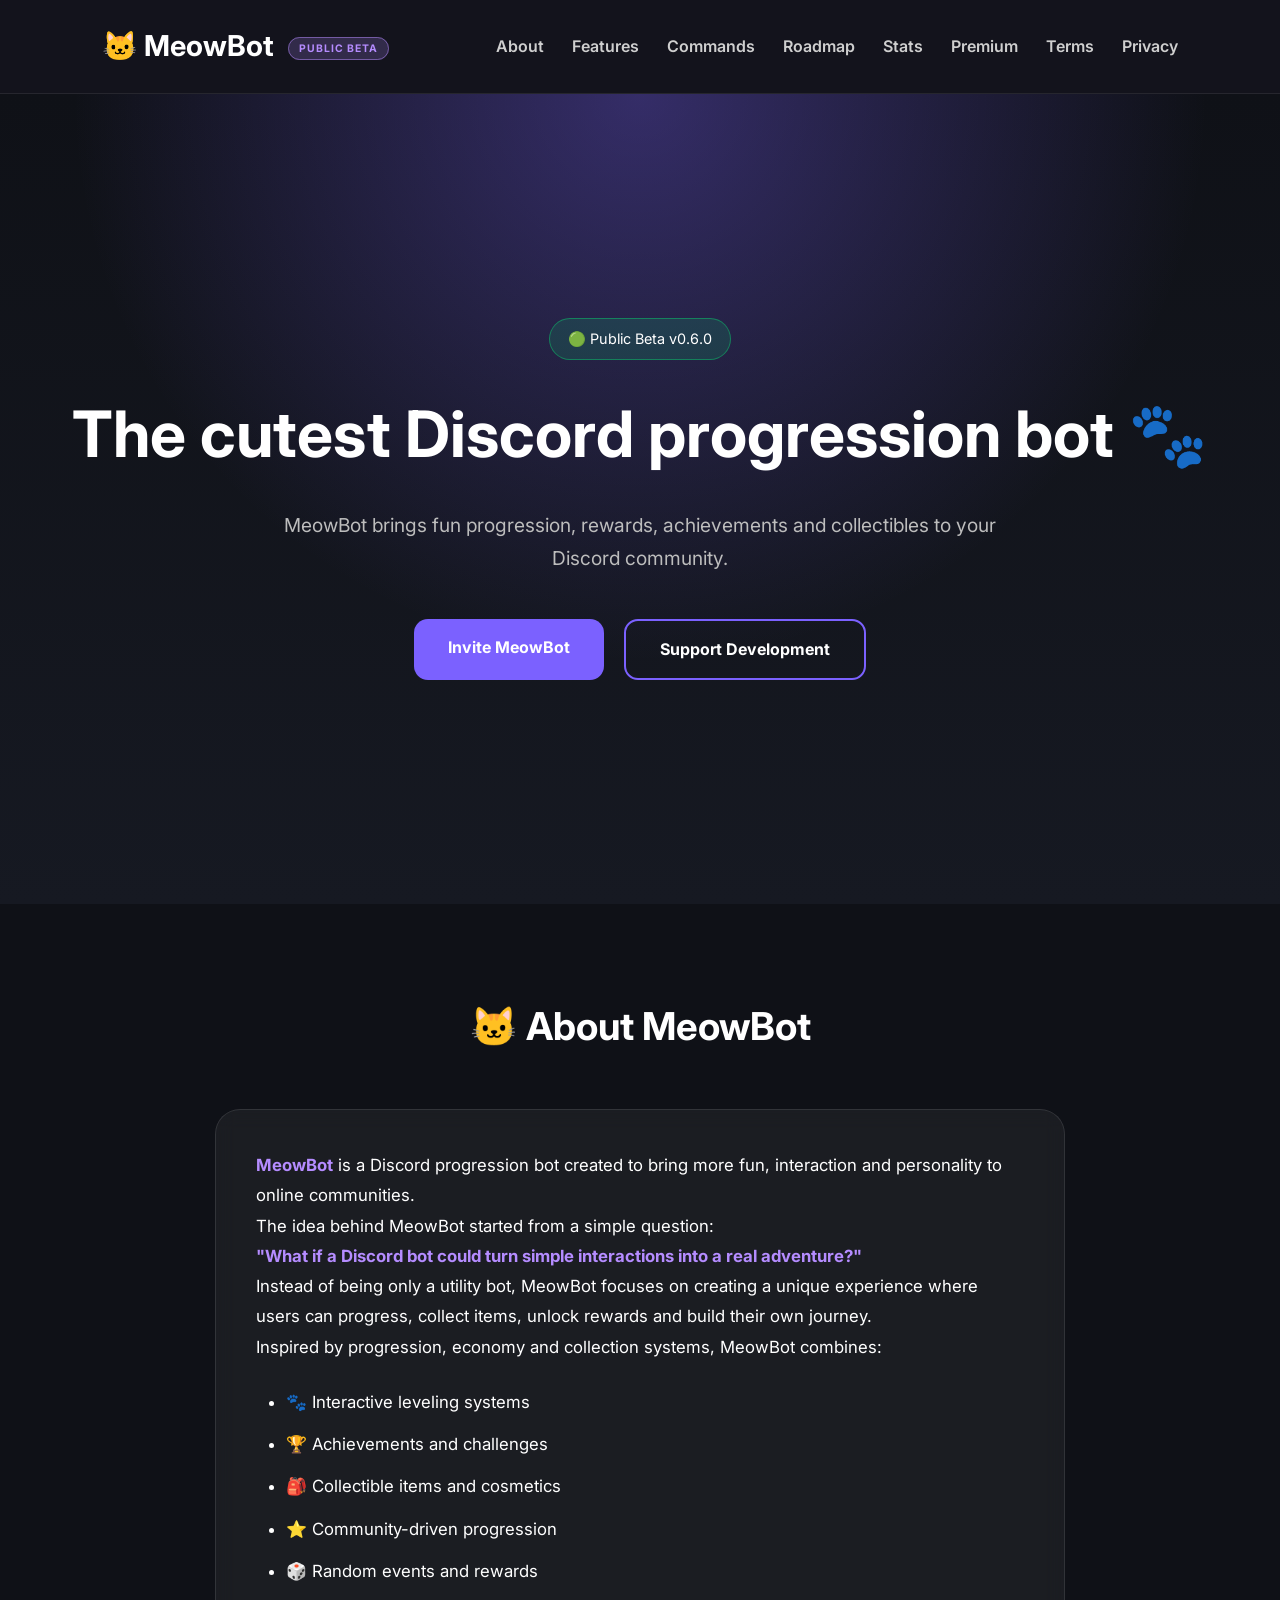
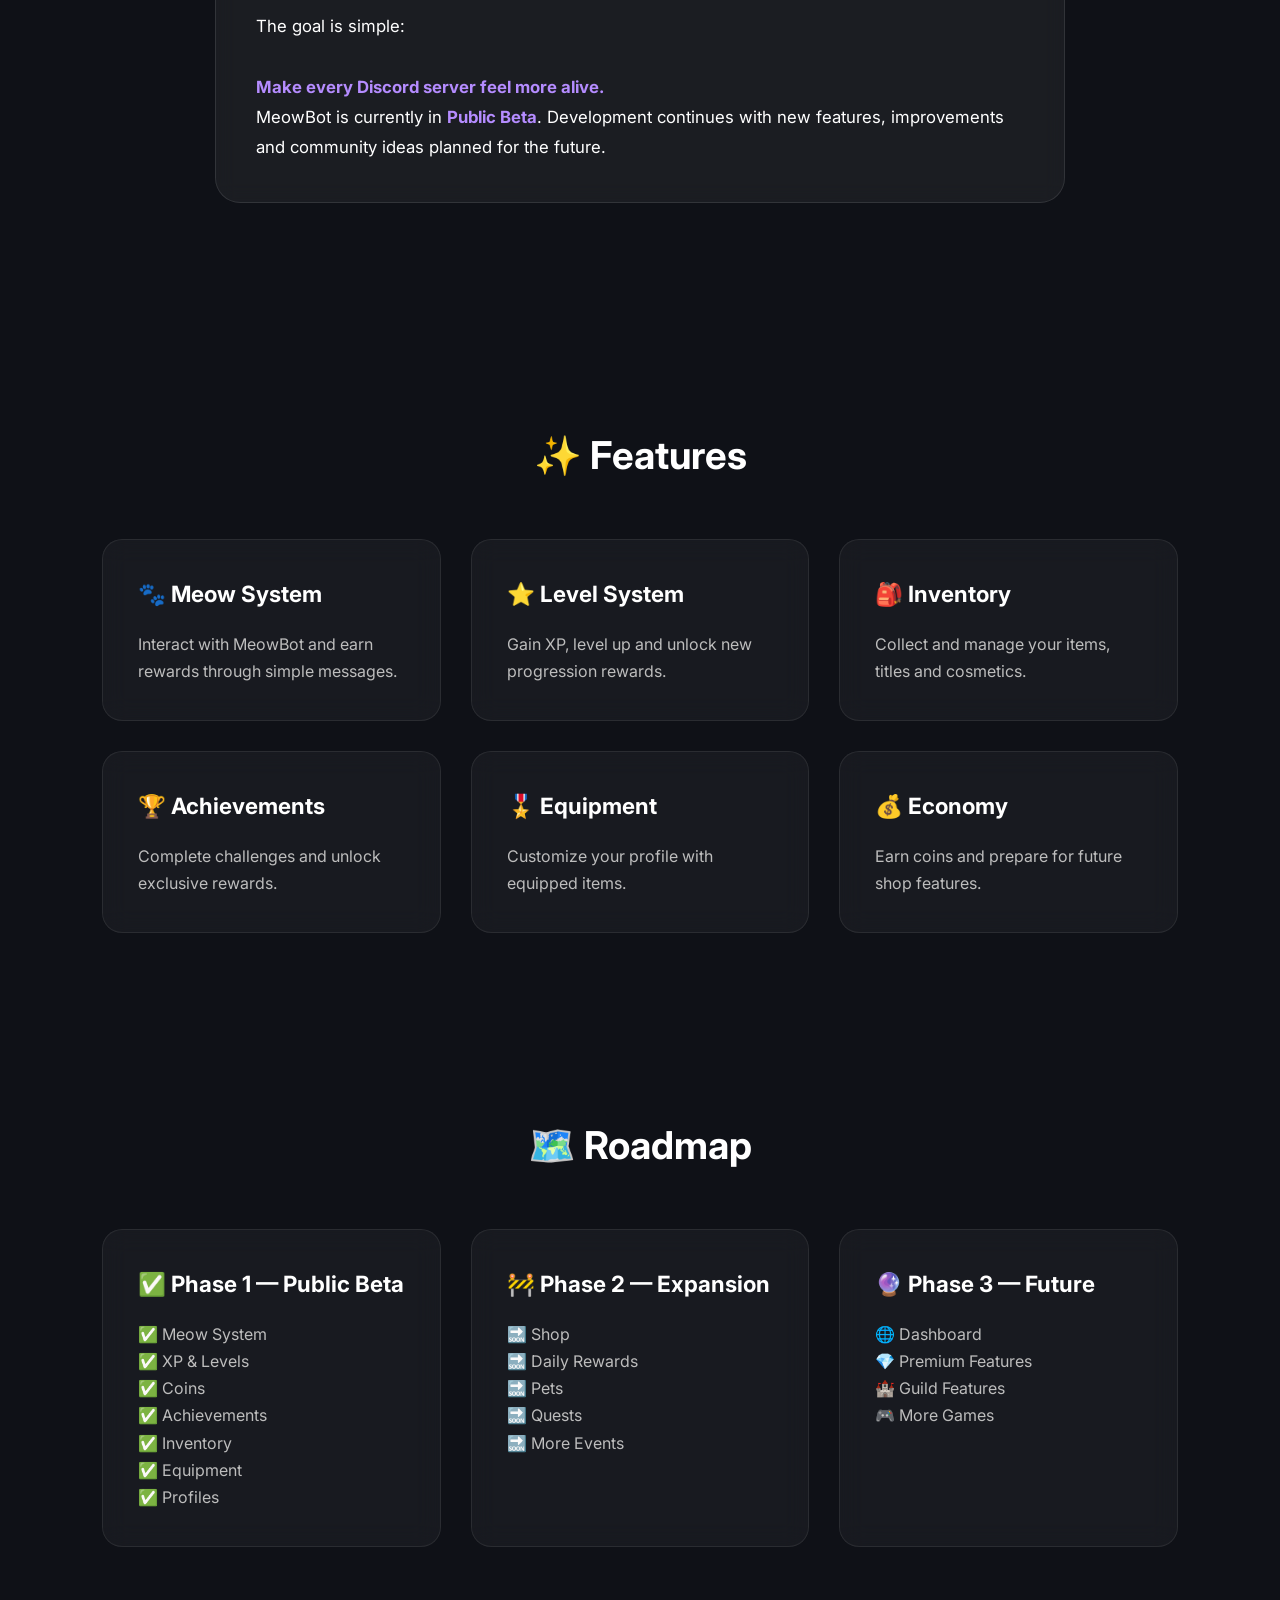
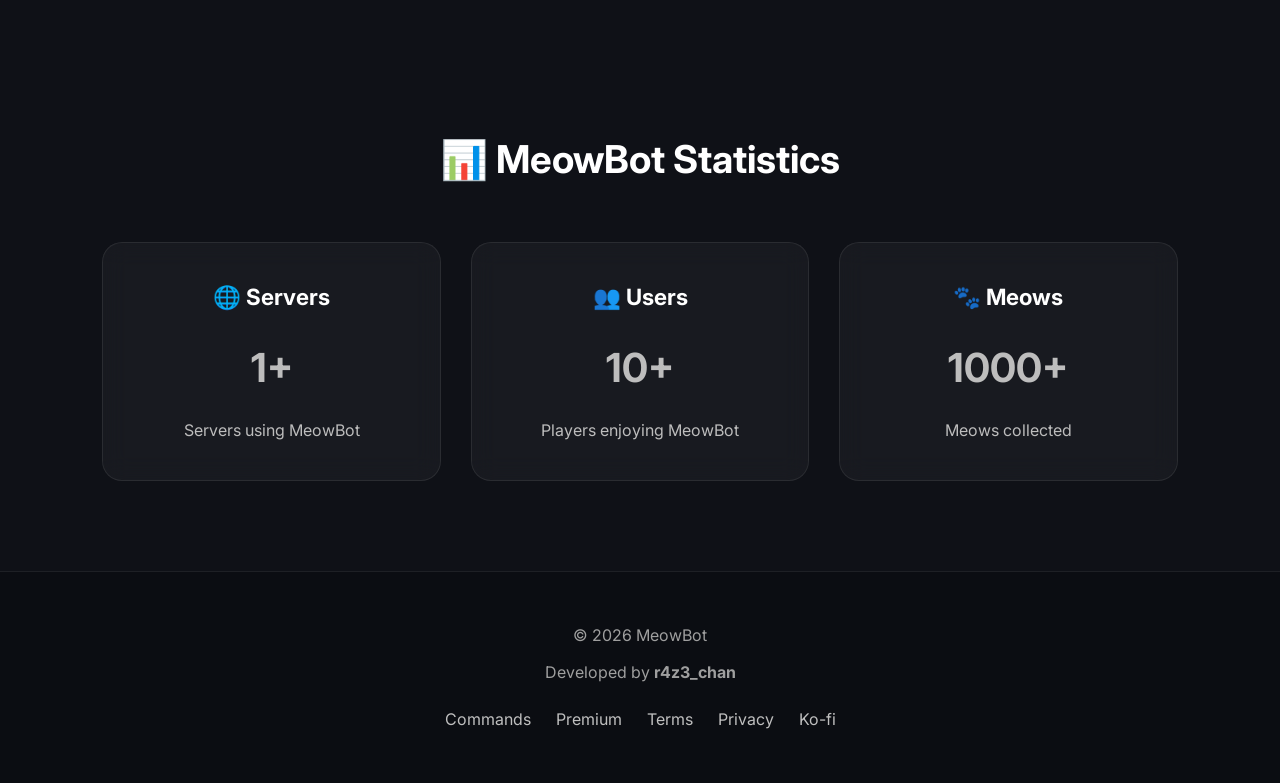
==== index.html @ 6e5461de "Update index.html" ====
<!DOCTYPE html>
<html lang="en">

<head>

    <meta charset="UTF-8">

    <meta name="viewport" content="width=device-width, initial-scale=1.0">

    <title>MeowBot | Discord Progression Bot</title>

    <link rel="stylesheet" href="style.css">

</head>


<body>


<header>


    <a href="index.html" class="logo">

        🐱 MeowBot

        <span class="beta-badge">
            PUBLIC BETA
        </span>

    </a>



    <nav>

        <a href="#about">
            About
        </a>

        <a href="#features">
            Features
        </a>

        <a href="commands.html">
            Commands
        </a>

        <a href="#roadmap">
            Roadmap
        </a>

        <a href="#stats">
            Stats
        </a>

        <a href="premium.html">
            Premium
        </a>

        <a href="terms.html">
            Terms
        </a>

        <a href="privacy.html">
            Privacy
        </a>

    </nav>


</header>









<section class="hero">


    <div class="hero-badge">

        🟢 Public Beta v0.6.0

    </div>



    <h1>

        The cutest Discord progression bot 🐾

    </h1>



    <p>

        MeowBot brings fun progression, rewards,
        achievements and collectibles to your Discord community.

    </p>



    <div class="buttons">


        <a
        class="primary"
        href="https://discord.com/oauth2/authorize?client_id=1523691754614689943&permissions=412317240384&integration_type=0&scope=bot+applications.commands"
        target="_blank">

            Invite MeowBot

        </a>



        <a
        class="secondary"
        href="https://ko-fi.com/r4z3chan"
        target="_blank">

            Support Development

        </a>


    </div>


</section>









<section id="about">


<h2>

🐱 About MeowBot

</h2>




<div class="about-content">



<p>

<strong>MeowBot</strong> is a Discord progression bot created
to bring more fun, interaction and personality to online communities.

</p>



<p>

The idea behind MeowBot started from a simple question:

</p>



<p>

<strong>
"What if a Discord bot could turn simple interactions into a real adventure?"
</strong>

</p>



<p>

Instead of being only a utility bot, MeowBot focuses on creating
a unique experience where users can progress, collect items,
unlock rewards and build their own journey.

</p>



<p>

Inspired by progression, economy and collection systems,
MeowBot combines:

</p>




<ul>

<li>
🐾 Interactive leveling systems
</li>


<li>
🏆 Achievements and challenges
</li>


<li>
🎒 Collectible items and cosmetics
</li>


<li>
⭐ Community-driven progression
</li>


<li>
🎲 Random events and rewards
</li>


</ul>




<p>

The goal is simple:

<br><br>


<strong>
Make every Discord server feel more alive.
</strong>

</p>




<p>

MeowBot is currently in <strong>Public Beta</strong>.
Development continues with new features,
improvements and community ideas planned for the future.

</p>




</div>


</section>









<section id="features">


<h2>

✨ Features

</h2>




<div class="cards">



<div class="card">


<h3>
🐾 Meow System
</h3>


<p>

Interact with MeowBot and earn rewards
through simple messages.

</p>


</div>







<div class="card">


<h3>
⭐ Level System
</h3>


<p>

Gain XP, level up and unlock
new progression rewards.

</p>


</div>







<div class="card">


<h3>
🎒 Inventory
</h3>


<p>

Collect and manage your items,
titles and cosmetics.

</p>


</div>







<div class="card">


<h3>
🏆 Achievements
</h3>


<p>

Complete challenges and unlock
exclusive rewards.

</p>


</div>







<div class="card">


<h3>
🎖️ Equipment
</h3>


<p>

Customize your profile with
equipped items.

</p>


</div>







<div class="card">


<h3>
💰 Economy
</h3>


<p>

Earn coins and prepare for
future shop features.

</p>


</div>



</div>


</section>









<section id="roadmap">


<h2>

🗺️ Roadmap

</h2>




<div class="cards">



<div class="card">


<h3>
✅ Phase 1 — Public Beta
</h3>


<p>

✅ Meow System

<br>

✅ XP & Levels

<br>

✅ Coins

<br>

✅ Achievements

<br>

✅ Inventory

<br>

✅ Equipment

<br>

✅ Profiles

</p>


</div>







<div class="card">


<h3>
🚧 Phase 2 — Expansion
</h3>


<p>

🔜 Shop

<br>

🔜 Daily Rewards

<br>

🔜 Pets

<br>

🔜 Quests

<br>

🔜 More Events

</p>


</div>







<div class="card">


<h3>
🔮 Phase 3 — Future
</h3>


<p>

🌐 Dashboard

<br>

💎 Premium Features

<br>

🏰 Guild Features

<br>

🎮 More Games

</p>


</div>



</div>


</section>









<section id="stats">


<h2>

📊 MeowBot Statistics

</h2>




<div class="cards">



<div class="card stat-card">


<h3>
🌐 Servers
</h3>


<p class="stat-number">
1+
</p>


<p>
Servers using MeowBot
</p>


</div>







<div class="card stat-card">


<h3>
👥 Users
</h3>


<p class="stat-number">
10+
</p>


<p>
Players enjoying MeowBot
</p>


</div>







<div class="card stat-card">


<h3>
🐾 Meows
</h3>


<p class="stat-number">
1000+
</p>


<p>
Meows collected
</p>


</div>



</div>


</section>









<footer>


<p>
© 2026 MeowBot
</p>



<p>
Developed by <strong>r4z3_chan</strong>
</p>




<div class="footer-links">


<a href="commands.html">
Commands
</a>


<a href="premium.html">
Premium
</a>


<a href="terms.html">
Terms
</a>


<a href="privacy.html">
Privacy
</a>


<a href="https://ko-fi.com/r4z3chan" target="_blank">
Ko-fi
</a>


</div>


</footer>




</body>

</html>
---- style.css ----
/*
==========================================
MeowBot Website
Developer: r4z3_chan
==========================================
*/

@import url('https://fonts.googleapis.com/css2?family=Inter:wght@400;500;600;700&display=swap');

* {

    margin: 0;

    padding: 0;

    box-sizing: border-box;

}

html {

    scroll-behavior: smooth;

}

body {

    font-family: "Inter", sans-serif;

    background: #0f1117;

    color: #ffffff;

    line-height: 1.7;

}
:root {

    --background: #0f1117;

    --surface: #171b24;

    --primary: #7b61ff;

    --primary-hover: #927cff;

    --text: #ffffff;

    --text-secondary: #bdbdbd;

    --border: rgba(255,255,255,.08);

}
/* ===========================
   HEADER
=========================== */

header {

    width: 100%;

    padding: 22px 8%;

    display: flex;

    justify-content: space-between;

    align-items: center;

    background: rgba(20,20,30,.92);

    backdrop-filter: blur(12px);

    border-bottom: 1px solid rgba(255,255,255,.08);

    position: sticky;

    top: 0;

    z-index: 1000;

}

.logo {

    font-size: 1.8rem;

    font-weight: 700;

    color: #ffffff;

}

nav {

    display: flex;

    gap: 28px;

}

nav a {

    color: #cfcfcf;

    text-decoration: none;

    font-weight: 600;

    transition: .25s;

}

nav a:hover {

    color: #7b61ff;

}

/* ===========================
   HERO
=========================== */

.hero {

    min-height: 90vh;

    display: flex;

    flex-direction: column;

    justify-content: center;

    align-items: center;

    text-align: center;

    padding: 80px 20px;

    background:

        radial-gradient(circle at top,
        rgba(123,97,255,.35),
        transparent 55%),

        linear-gradient(#0f1117,#161922);

}

.hero h1 {

    font-size: 4rem;

    margin-bottom: 20px;

    font-weight: 700;

}

.hero p {

    max-width: 720px;

    color: #bdbdbd;

    font-size: 1.2rem;

    margin-bottom: 45px;

}

/* ===========================
   BUTTONS
=========================== */

.buttons {

    display: flex;

    gap: 20px;

    flex-wrap: wrap;

    justify-content: center;

}

.buttons a {

    text-decoration: none;

    padding: 15px 34px;

    border-radius: 14px;

    font-weight: 700;

    transition: .25s;

}

.primary {

    background: #7b61ff;

    color: white;

}

.primary:hover {

    background: #927cff;

    transform: translateY(-3px);

}

.secondary {

    border: 2px solid #7b61ff;

    color: #ffffff;

}

.secondary:hover {

    background: #7b61ff;

    transform: translateY(-3px);

}

/* ===========================
   SECTIONS
=========================== */

section {

    padding: 90px 8%;

}

section h2 {

    text-align: center;

    font-size: 2.4rem;

    margin-bottom: 50px;

}
/* ===========================
   FEATURE CARDS
=========================== */

.cards {

    display: grid;

    grid-template-columns: repeat(auto-fit, minmax(280px, 1fr));

    gap: 30px;

}

.card {

    background: rgba(255,255,255,.04);

    border: 1px solid rgba(255,255,255,.08);

    backdrop-filter: blur(12px);

    border-radius: 20px;

    padding: 35px;

    transition: .3s ease;

}

.card:hover {

    transform: translateY(-10px);

    border-color: #7b61ff;

    box-shadow: 0 15px 35px rgba(123,97,255,.25);

}

.card h3 {

    margin-bottom: 18px;

    font-size: 1.4rem;

}

.card p {

    color: #bdbdbd;

}

/* ===========================
   STATUS
=========================== */

.status {

    text-align: center;

}

.status p {

    color: #c9c9c9;

    font-size: 1.1rem;

    margin-top: 12px;

}

/* ===========================
   FOOTER
=========================== */

footer {

    background: #0b0d12;

    border-top: 1px solid rgba(255,255,255,.08);

    padding: 50px 20px;

    text-align: center;

}

footer p {

    color: #9f9f9f;

    margin-bottom: 10px;

}

.footer-links {

    margin-top: 20px;

    display: flex;

    justify-content: center;

    gap: 25px;

    flex-wrap: wrap;

}

.footer-links a {

    color: #bfbfbf;

    text-decoration: none;

    transition: .25s;

}

.footer-links a:hover {

    color: #7b61ff;

}

/* ===========================
   SCROLLBAR
=========================== */

::-webkit-scrollbar {

    width: 10px;

}

::-webkit-scrollbar-track {

    background: #11131a;

}

::-webkit-scrollbar-thumb {

    background: #7b61ff;

    border-radius: 20px;

}

::-webkit-scrollbar-thumb:hover {

    background: #927cff;

}

/* ===========================
   ANIMATIONS
=========================== */

.hero h1 {

    animation: fadeUp .8s ease;

}

.hero p {

    animation: fadeUp 1.1s ease;

}

.buttons {

    animation: fadeUp 1.4s ease;

}

@keyframes fadeUp {

    from {

        opacity: 0;

        transform: translateY(30px);

    }

    to {

        opacity: 1;

        transform: translateY(0);

    }

}

/* ===========================
   RESPONSIVE
=========================== */

@media (max-width: 900px) {

    header {

        flex-direction: column;

        gap: 20px;

    }

    nav {

        flex-wrap: wrap;

        justify-content: center;

    }

    .hero h1 {

        font-size: 3rem;

    }

}

@media (max-width: 650px) {

    .hero {

        min-height: auto;

        padding-top: 120px;

        padding-bottom: 80px;

    }

    .hero h1 {

        font-size: 2.3rem;

    }

    .hero p {

        font-size: 1rem;

    }

    .buttons {

        flex-direction: column;

        width: 100%;

    }

    .buttons a {

        width: 100%;

        text-align: center;

    }

    section {

        padding: 70px 7%;

    }

}
/* ===========================
   STATISTICS
=========================== */


#stats {

    text-align: center;

}


.stat-card {

    text-align: center;

}


.stat-number {

    font-size: 2.5rem;

    font-weight: bold;

    color: #7b61ff;

    margin: 15px 0;

}

/* ==========================
   PREMIUM PAGE
========================== */


.premium-page {

    min-height: 70vh;

    display: flex;

    flex-direction: column;

    align-items: center;

    justify-content: center;

    text-align: center;

}



.premium-card {

    max-width: 600px;

    padding: 40px;

    margin-top: 30px;

    border-radius: 20px;

    background: rgba(255,255,255,0.05);

}



.premium-card h2 {

    font-size: 2rem;

}



.premium-features {

    margin-top: 30px;

}



.coming {

    margin-top: 30px;

    font-weight: bold;

}
/* ==========================
   COMMANDS PAGE
========================== */


.commands-page {

    text-align: center;

    padding: 80px 20px;

}



.command-card {

    min-height: 350px;

}



.command-card strong {

    color: #7b61ff;

}



.cta {

    text-align: center;

    padding: 60px 20px;

}
/* ==========================
   LEGAL PAGES
========================== */


.legal-page {

    max-width: 1100px;

    margin: auto;

    padding: 80px 20px;

    text-align: center;

}



.legal-page h1 {

    font-size: 3rem;

    margin-bottom: 15px;

}



.updated {

    opacity: 0.7;

    margin-bottom: 40px;

}






.legal-card {

    background: rgba(255, 255, 255, 0.05);

    border: 1px solid rgba(255, 255, 255, 0.1);

    border-radius: 20px;

    padding: 45px;

    text-align: left;

    line-height: 1.8;

    backdrop-filter: blur(10px);

}





.legal-card h2 {

    margin-top: 35px;

    margin-bottom: 15px;

    font-size: 1.5rem;

}



.legal-card p {

    opacity: 0.9;

}





.legal-card ul {

    margin-left: 25px;

    margin-top: 15px;

}





.legal-card li {

    margin-bottom: 10px;

}






.legal-card strong {

    color: #9b7bff;

}






/* Mobile */

@media screen and (max-width: 700px) {


    .legal-page {

        padding: 50px 15px;

    }



    .legal-page h1 {

        font-size: 2rem;

    }



    .legal-card {

        padding: 25px;

    }


}
/* Clickable logo */

.logo {

    text-decoration: none;

    color: inherit;

    font-weight: bold;

    cursor: pointer;

}
/* ==========================
   NAVBAR HOVER EFFECT
========================== */


header nav a {

    position: relative;

    text-decoration: none;

    transition: 
        transform 0.25s ease,
        color 0.25s ease,
        text-shadow 0.25s ease;

}





header nav a:hover {


    transform: translateY(-4px) scale(1.08);


    color: #b58cff;


    text-shadow:

        0 0 8px rgba(181, 140, 255, 0.8),

        0 0 18px rgba(181, 140, 255, 0.6),

        0 0 30px rgba(181, 140, 255, 0.4);


}







/* Small underline animation */


header nav a::after {


    content: "";


    position: absolute;


    left: 50%;


    bottom: -8px;


    width: 0;


    height: 3px;


    background: #b58cff;


    border-radius: 10px;


    transform: translateX(-50%);


    transition: width 0.25s ease;


}





header nav a:hover::after {


    width: 100%;


}
/* ==========================
   BETA BADGES
========================== */


.beta-badge {


    font-size: 0.65rem;

    margin-left: 8px;

    padding: 4px 10px;

    border-radius: 20px;

    background: rgba(181, 140, 255, 0.2);

    border: 1px solid rgba(181, 140, 255, 0.5);

    color: #b58cff;

    vertical-align: middle;

    letter-spacing: 1px;

}





.hero-badge {


    display: inline-block;

    margin-bottom: 20px;

    padding: 8px 18px;

    border-radius: 30px;

    background: rgba(0, 255, 120, 0.12);

    border: 1px solid rgba(0, 255, 120, 0.35);

    font-size: 0.9rem;

    animation: pulse-beta 2s infinite;

}





@keyframes pulse-beta {


    0% {

        box-shadow: 0 0 0 rgba(0,255,120,0);

    }


    50% {

        box-shadow: 0 0 20px rgba(0,255,120,0.4);

    }


    100% {

        box-shadow: 0 0 0 rgba(0,255,120,0);

    }


}
/* ==========================
   PREMIUM CARD HOVER EFFECT
========================== */


.card {

    transition:
        transform 0.35s ease,
        box-shadow 0.35s ease,
        border-color 0.35s ease;

    cursor: pointer;

}





.card:hover {


    transform:
        translateY(-12px)
        scale(1.03);



    box-shadow:

        0 15px 40px rgba(181, 140, 255, 0.35),

        0 0 25px rgba(181, 140, 255, 0.25);



    border-color: rgba(181, 140, 255, 0.8);


}







.card h3 {


    transition:

        color 0.3s ease,

        text-shadow 0.3s ease;


}





.card:hover h3 {


    color: #b58cff;


    text-shadow:

        0 0 10px rgba(181, 140, 255, 0.8),

        0 0 20px rgba(181, 140, 255, 0.5);


}







/* Stats numbers glow */


.stat-number {


    transition:

        transform 0.3s ease,

        text-shadow 0.3s ease;


}





.stat-card:hover .stat-number {


    transform: scale(1.15);


    text-shadow:

        0 0 15px rgba(181, 140, 255, 0.9);


}
/* ==========================
   ABOUT SECTION
========================== */


.about-content {


    max-width: 850px;


    margin: 40px auto;


    padding: 40px;


    background: rgba(255,255,255,0.05);


    border-radius: 25px;


    border: 1px solid rgba(255,255,255,0.1);


    line-height: 1.8;


    font-size: 1.05rem;


    backdrop-filter: blur(10px);



}





.about-content strong {


    color: #b58cff;


}





.about-content ul {


    margin: 25px 0;


    padding-left: 30px;


}





.about-content li {


    margin: 12px 0;


    transition: transform 0.25s ease;


}





.about-content li:hover {


    transform: translateX(8px);


}
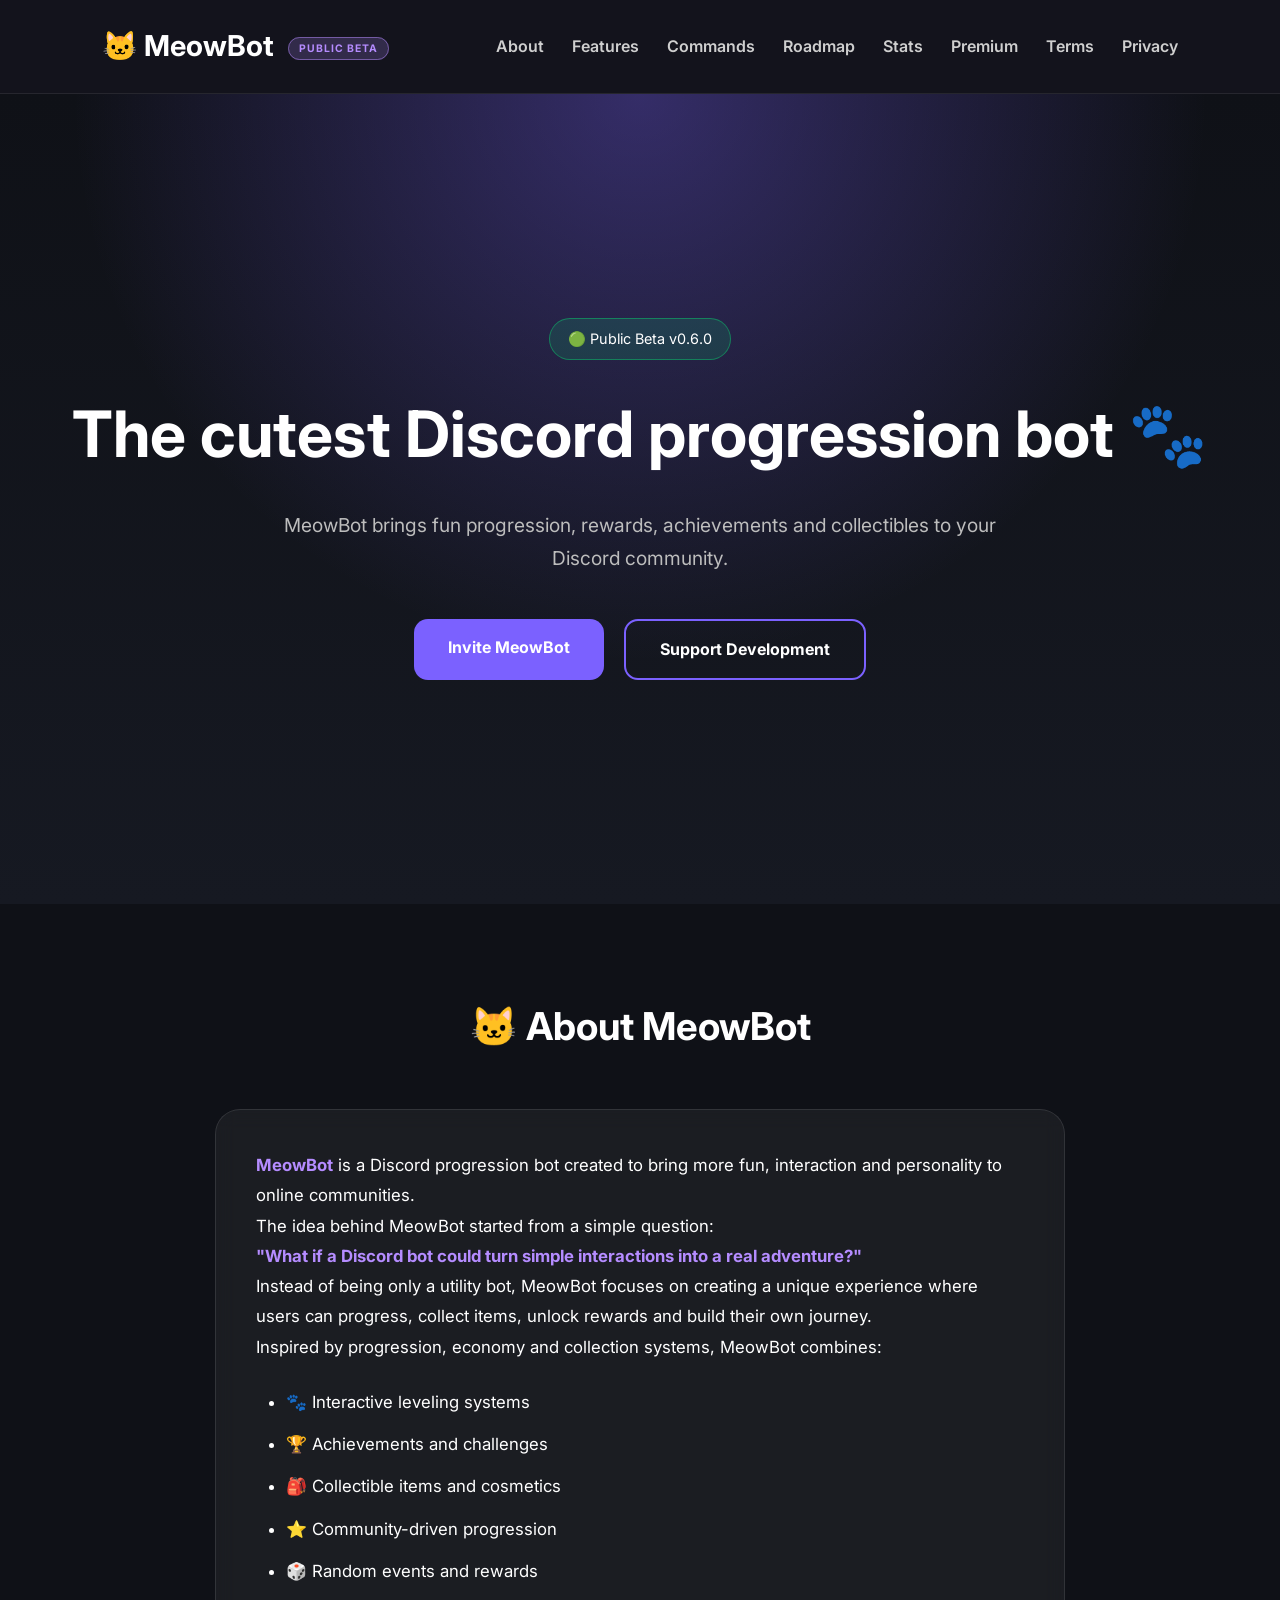
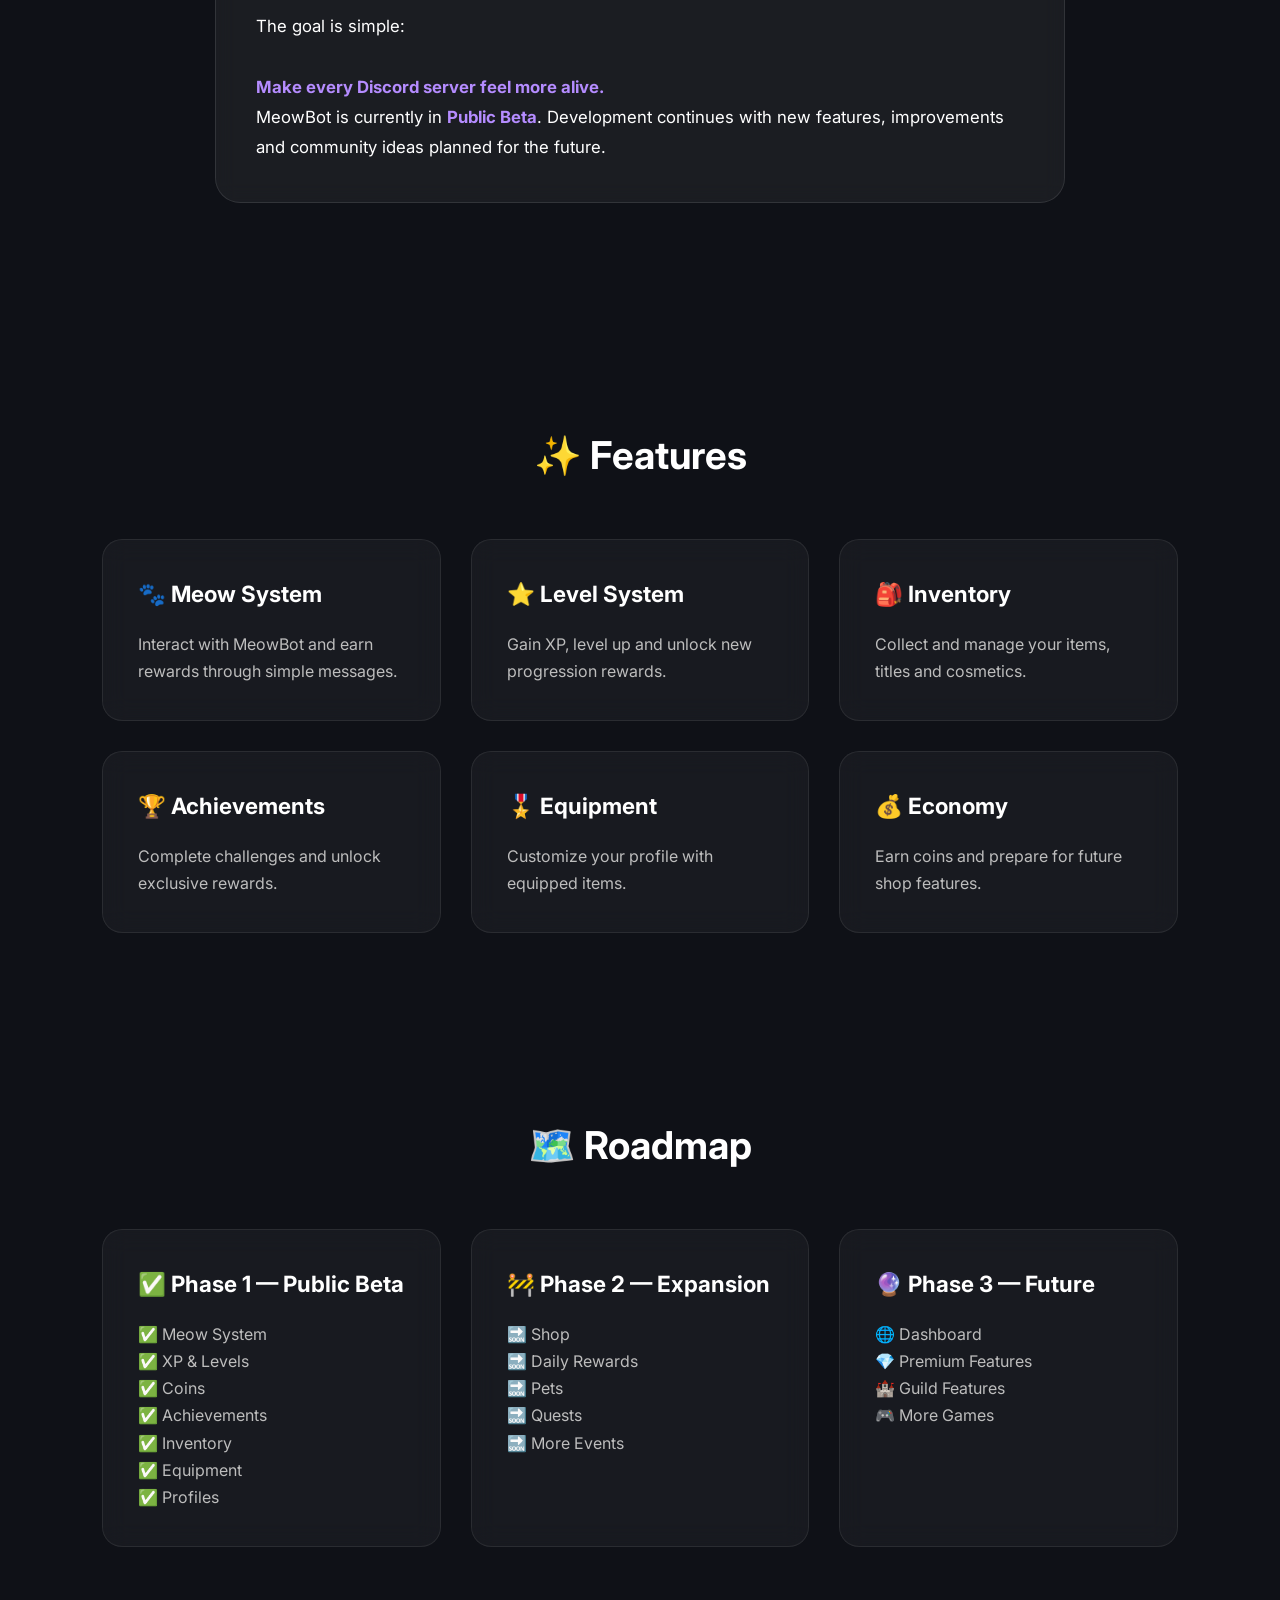
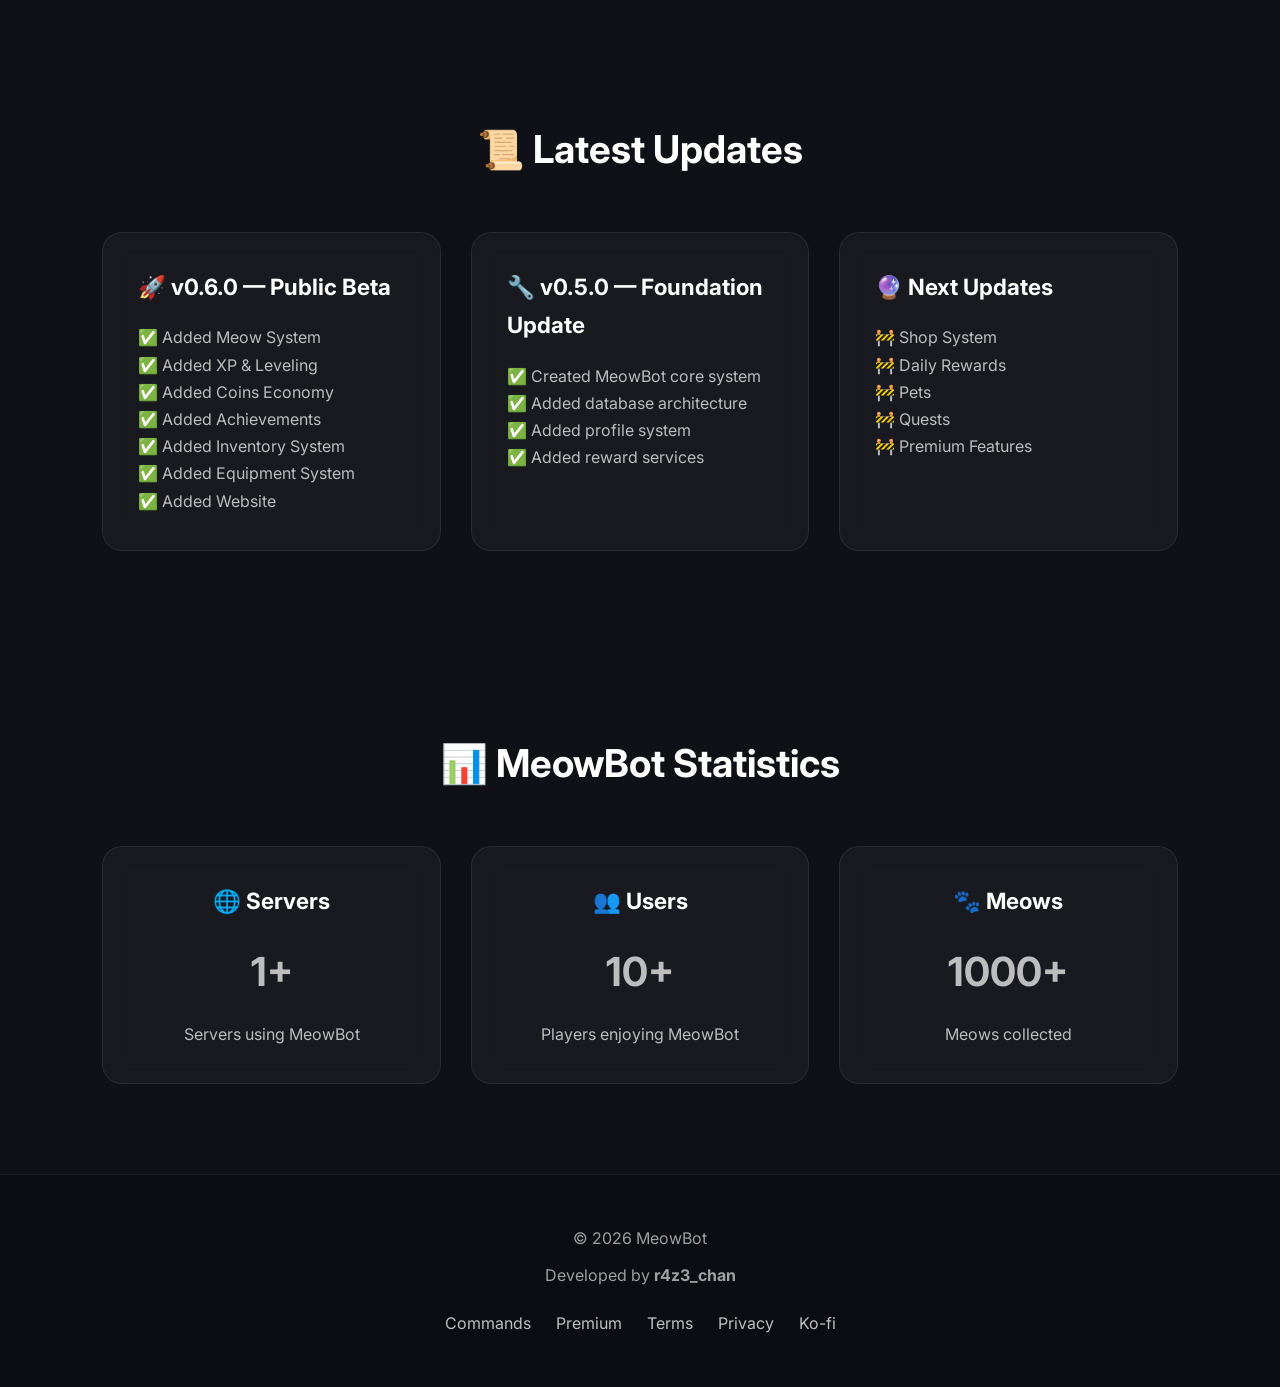
==== commit 3d41cf9b: "Update index.html" ====
--- a/index.html
+++ b/index.html
@@ -594,8 +594,163 @@
 
 
 
+<section id="changelog">
+
+
+<h2>
+
+📜 Latest Updates
+
+</h2>
+
+
+
+<div class="cards">
+
+
+
+
+
+<div class="card">
+
+
+<h3>
+
+🚀 v0.6.0 — Public Beta
+
+</h3>
+
+
+<p>
+
+✅ Added Meow System
+
+<br>
+
+✅ Added XP & Leveling
+
+<br>
+
+✅ Added Coins Economy
+
+<br>
+
+✅ Added Achievements
+
+<br>
+
+✅ Added Inventory System
+
+<br>
+
+✅ Added Equipment System
+
+<br>
+
+✅ Added Website
+
+</p>
+
+
+</div>
+
+
+
+
+
+
+
+
+<div class="card">
+
+
+<h3>
+
+🔧 v0.5.0 — Foundation Update
+
+</h3>
+
+
+<p>
+
+✅ Created MeowBot core system
+
+<br>
+
+✅ Added database architecture
+
+<br>
+
+✅ Added profile system
+
+<br>
+
+✅ Added reward services
+
+</p>
+
+
+</div>
+
+
+
+
+
+
+
+
+<div class="card">
+
+
+<h3>
+
+🔮 Next Updates
+
+</h3>
+
+
+<p>
+
+🚧 Shop System
+
+<br>
+
+🚧 Daily Rewards
+
+<br>
+
+🚧 Pets
+
+<br>
+
+🚧 Quests
+
+<br>
+
+🚧 Premium Features
+
+</p>
+
+
+</div>
+
+
+
+
+</div>
+
+
+</section>
+
+
+
+
+
+
+
+
+
 <section id="stats">
-
 
 <h2>
 
--- a/style.css
+++ b/style.css
@@ -1206,3 +1206,13 @@
 
 
 }
+/* ==========================
+   CHANGELOG SECTION
+========================== */
+
+
+#changelog {
+
+    padding-top: 80px;
+
+}
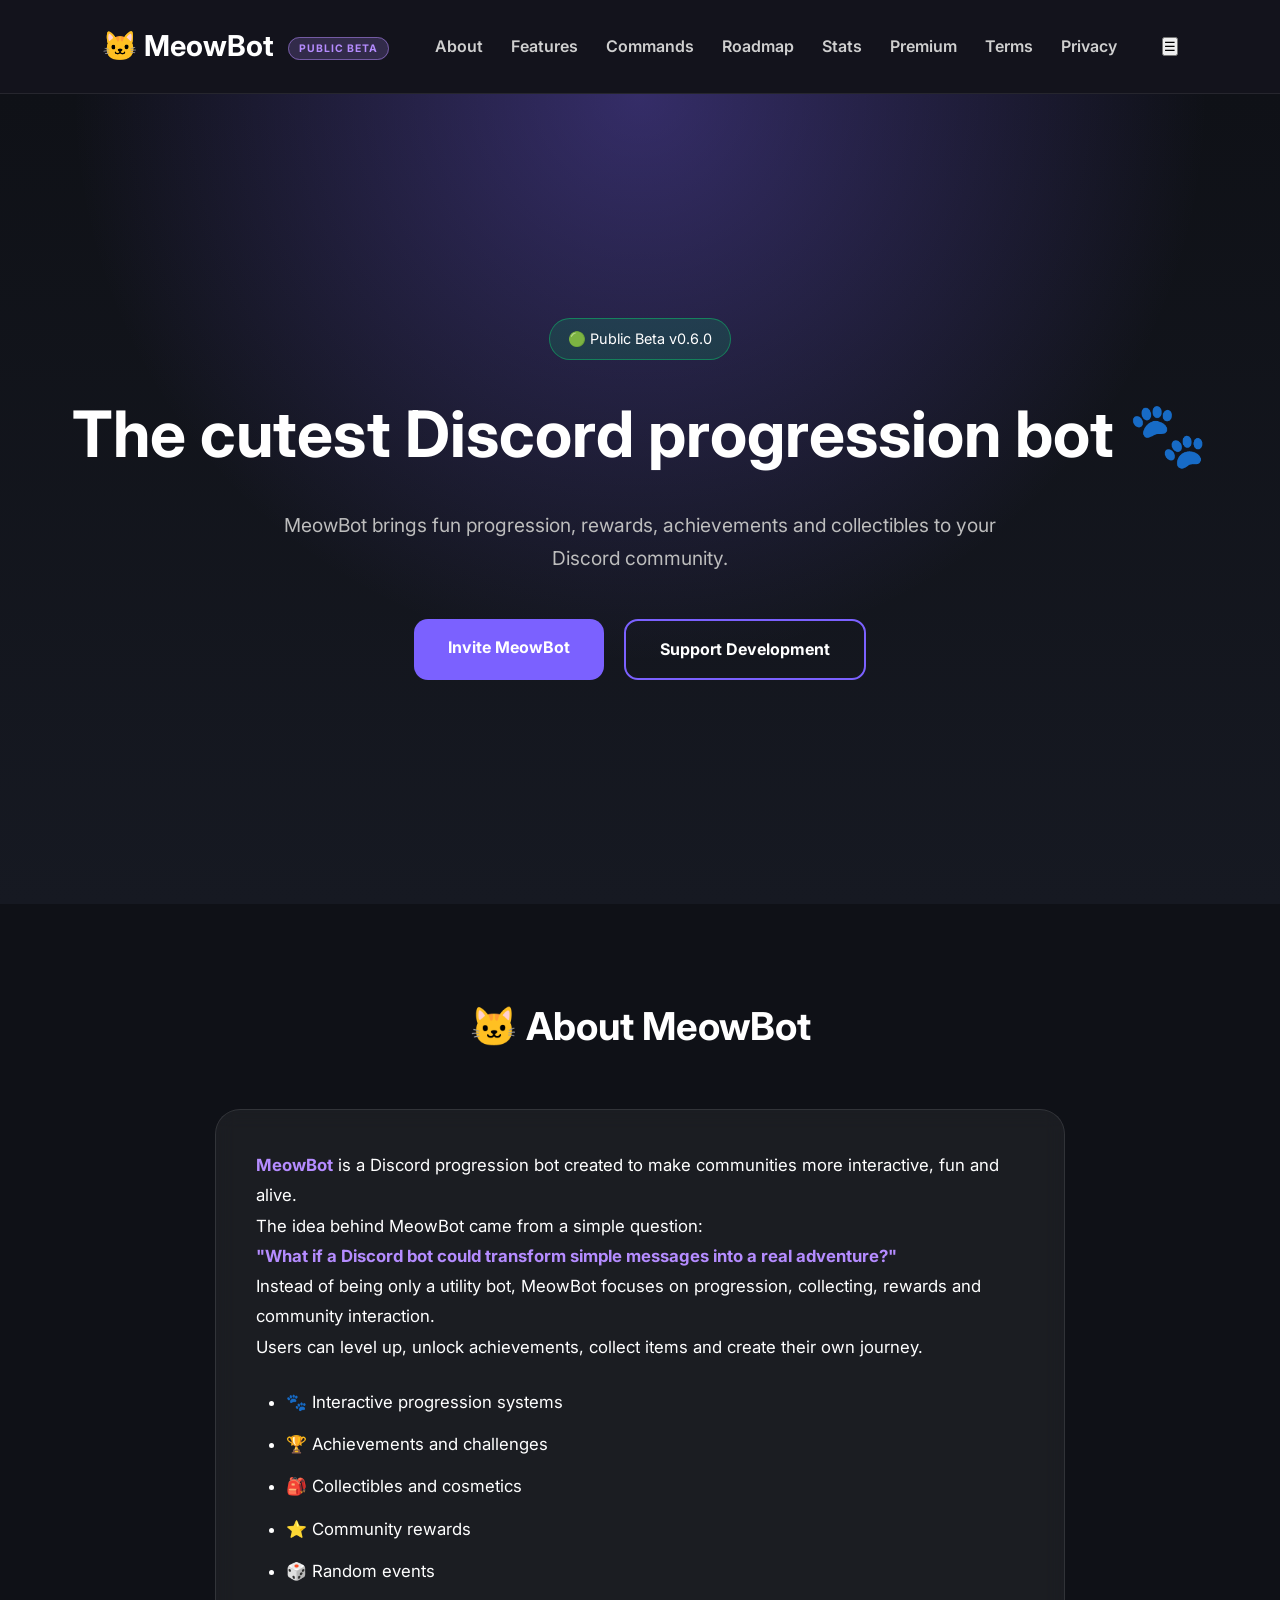
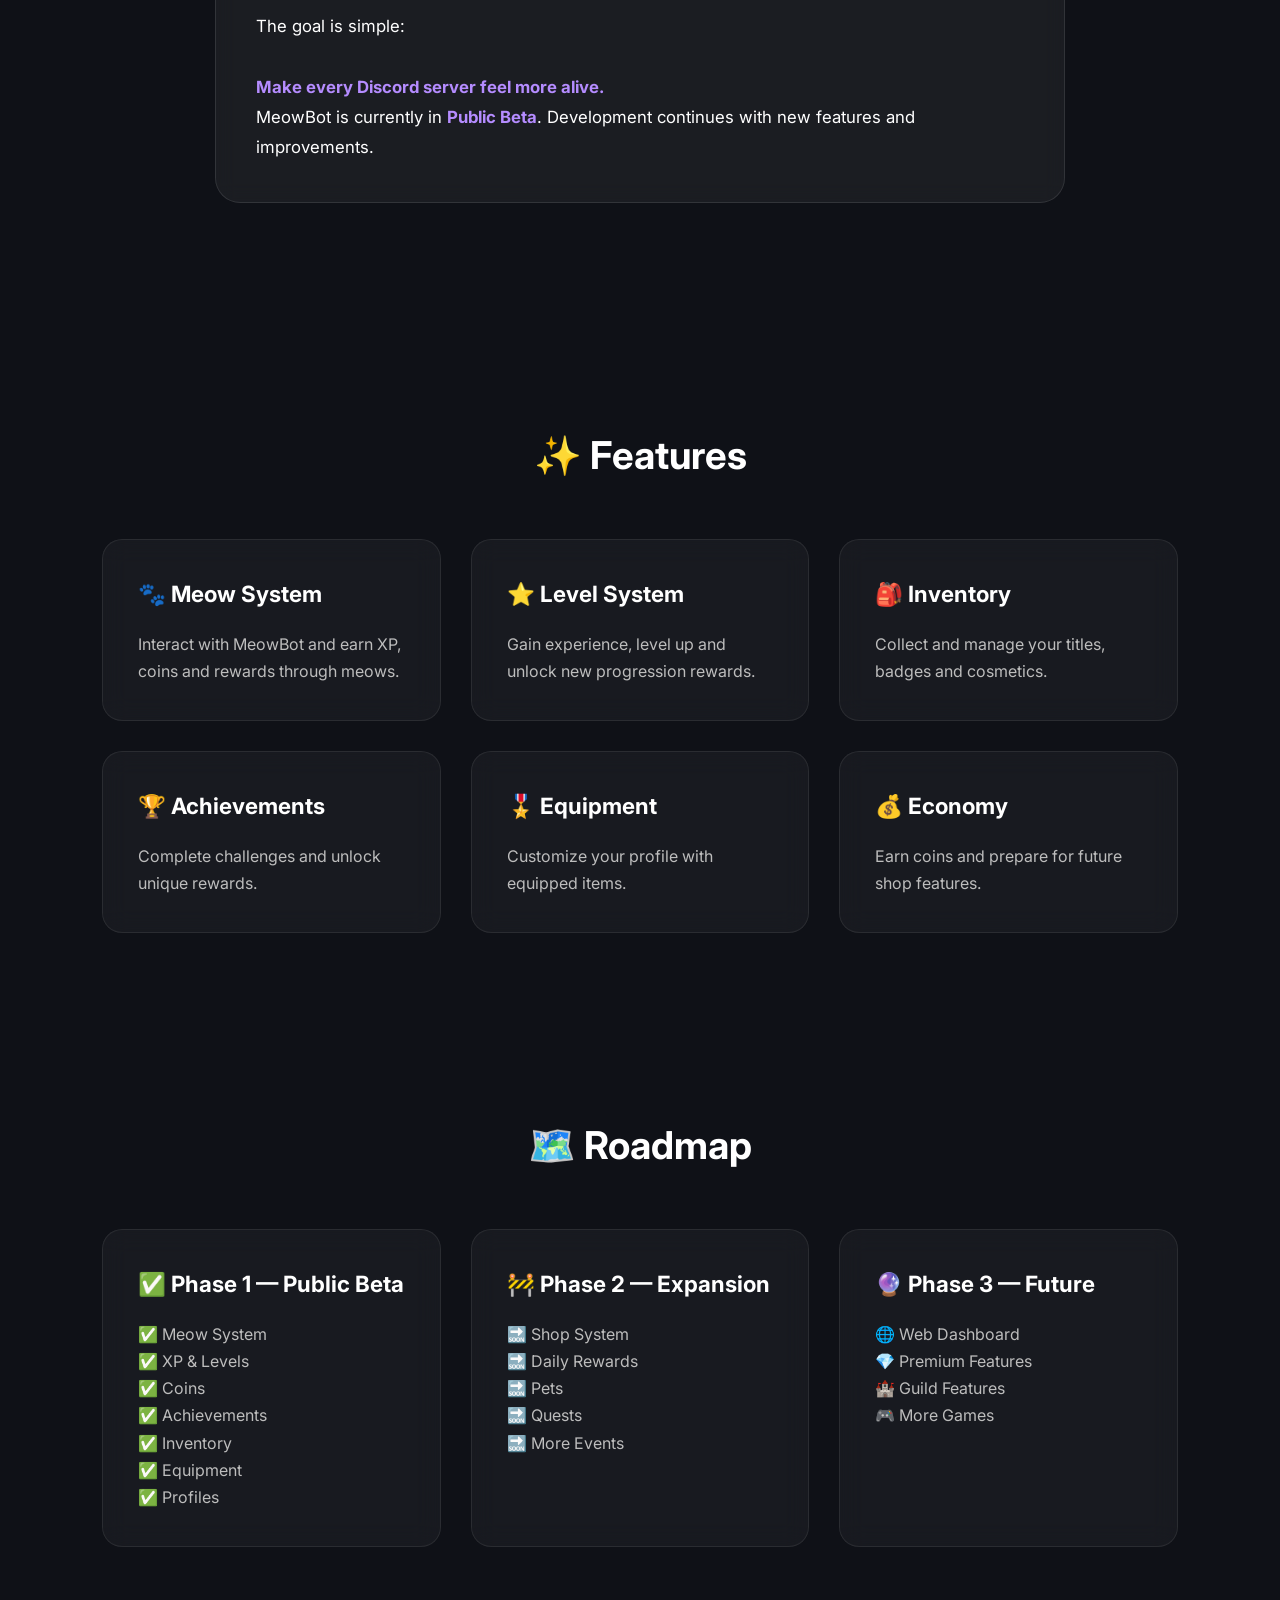
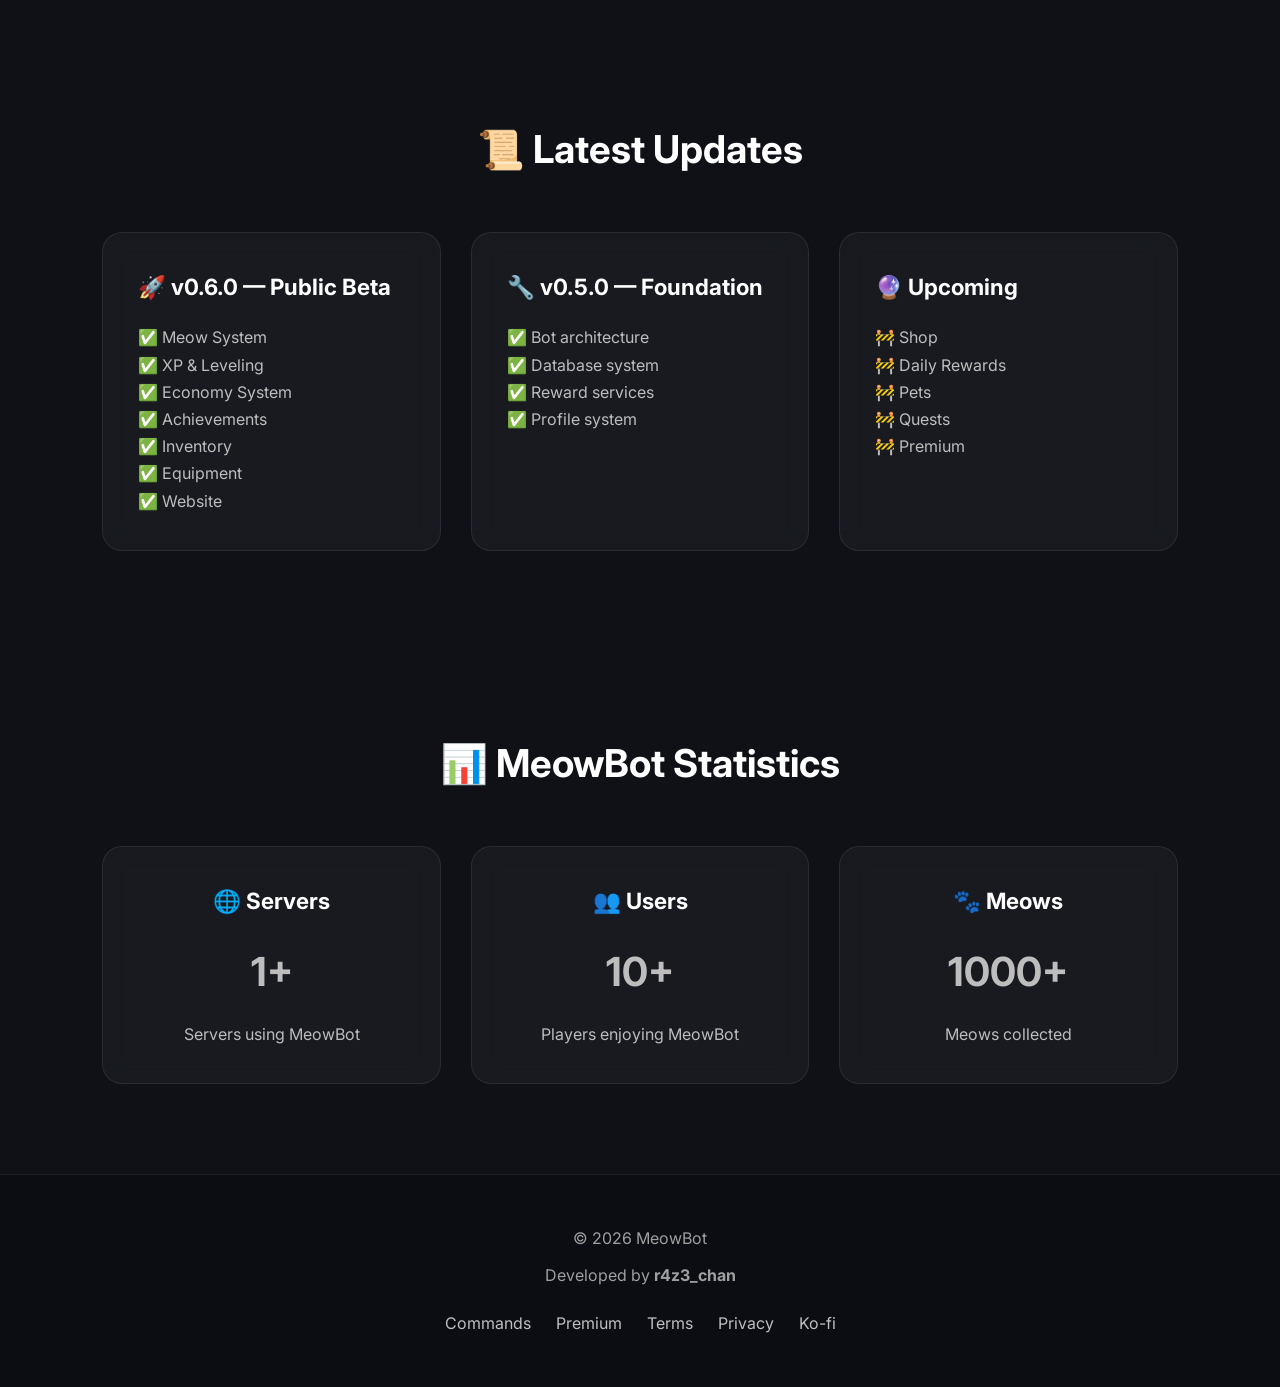
==== commit 50d27850: "Update index.html" ====
--- a/index.html
+++ b/index.html
@@ -32,45 +32,60 @@
 
 
 
-    <nav>
+    <nav class="navbar">
+
 
         <a href="#about">
             About
         </a>
 
+
         <a href="#features">
             Features
         </a>
 
+
         <a href="commands.html">
             Commands
         </a>
 
+
         <a href="#roadmap">
             Roadmap
         </a>
 
+
         <a href="#stats">
             Stats
         </a>
 
+
         <a href="premium.html">
             Premium
         </a>
 
+
         <a href="terms.html">
             Terms
         </a>
 
+
         <a href="privacy.html">
             Privacy
         </a>
 
+
     </nav>
 
 
+    <button class="menu-toggle">
+
+        ☰
+
+    </button>
+
+
 </header>
-
 
 
 
@@ -104,6 +119,7 @@
         achievements and collectibles to your Discord community.
 
     </p>
+
 
 
 
@@ -155,7 +171,6 @@
 
 
 
-
 <div class="about-content">
 
 
@@ -163,15 +178,15 @@
 <p>
 
 <strong>MeowBot</strong> is a Discord progression bot created
-to bring more fun, interaction and personality to online communities.
-
-</p>
-
-
-
-<p>
-
-The idea behind MeowBot started from a simple question:
+to make communities more interactive, fun and alive.
+
+</p>
+
+
+
+<p>
+
+The idea behind MeowBot came from a simple question:
 
 </p>
 
@@ -180,7 +195,7 @@
 <p>
 
 <strong>
-"What if a Discord bot could turn simple interactions into a real adventure?"
+"What if a Discord bot could transform simple messages into a real adventure?"
 </strong>
 
 </p>
@@ -189,28 +204,28 @@
 
 <p>
 
-Instead of being only a utility bot, MeowBot focuses on creating
-a unique experience where users can progress, collect items,
-unlock rewards and build their own journey.
-
-</p>
-
-
-
-<p>
-
-Inspired by progression, economy and collection systems,
-MeowBot combines:
-
-</p>
-
+Instead of being only a utility bot,
+MeowBot focuses on progression, collecting,
+rewards and community interaction.
+
+</p>
+
+
+
+<p>
+
+Users can level up, unlock achievements,
+collect items and create their own journey.
+
+</p>
 
 
 
 <ul>
 
+
 <li>
-🐾 Interactive leveling systems
+🐾 Interactive progression systems
 </li>
 
 
@@ -220,17 +235,17 @@
 
 
 <li>
-🎒 Collectible items and cosmetics
+🎒 Collectibles and cosmetics
 </li>
 
 
 <li>
-⭐ Community-driven progression
+⭐ Community rewards
 </li>
 
 
 <li>
-🎲 Random events and rewards
+🎲 Random events
 </li>
 
 
@@ -238,13 +253,11 @@
 
 
 
-
 <p>
 
 The goal is simple:
 
 <br><br>
-
 
 <strong>
 Make every Discord server feel more alive.
@@ -254,15 +267,12 @@
 
 
 
-
 <p>
 
 MeowBot is currently in <strong>Public Beta</strong>.
-Development continues with new features,
-improvements and community ideas planned for the future.
-
-</p>
-
+Development continues with new features and improvements.
+
+</p>
 
 
 
@@ -271,14 +281,6 @@
 
 </section>
 
-
-
-
-
-
-
-
-
 <section id="features">
 
 
@@ -299,37 +301,41 @@
 
 
 <h3>
+
 🐾 Meow System
-</h3>
-
-
-<p>
-
-Interact with MeowBot and earn rewards
-through simple messages.
-
-</p>
-
-
-</div>
-
-
-
-
-
-
-
-<div class="card">
-
-
-<h3>
+
+</h3>
+
+
+<p>
+
+Interact with MeowBot and earn XP,
+coins and rewards through meows.
+
+</p>
+
+
+</div>
+
+
+
+
+
+
+
+<div class="card">
+
+
+<h3>
+
 ⭐ Level System
-</h3>
-
-
-<p>
-
-Gain XP, level up and unlock
+
+</h3>
+
+
+<p>
+
+Gain experience, level up and unlock
 new progression rewards.
 
 </p>
@@ -347,55 +353,61 @@
 
 
 <h3>
+
 🎒 Inventory
-</h3>
-
-
-<p>
-
-Collect and manage your items,
-titles and cosmetics.
-
-</p>
-
-
-</div>
-
-
-
-
-
-
-
-<div class="card">
-
-
-<h3>
+
+</h3>
+
+
+<p>
+
+Collect and manage your titles,
+badges and cosmetics.
+
+</p>
+
+
+</div>
+
+
+
+
+
+
+
+<div class="card">
+
+
+<h3>
+
 🏆 Achievements
+
 </h3>
 
 
 <p>
 
 Complete challenges and unlock
-exclusive rewards.
-
-</p>
-
-
-</div>
-
-
-
-
-
-
-
-<div class="card">
-
-
-<h3>
+unique rewards.
+
+</p>
+
+
+</div>
+
+
+
+
+
+
+
+<div class="card">
+
+
+<h3>
+
 🎖️ Equipment
+
 </h3>
 
 
@@ -419,7 +431,9 @@
 
 
 <h3>
+
 💰 Economy
+
 </h3>
 
 
@@ -468,7 +482,9 @@
 
 
 <h3>
+
 ✅ Phase 1 — Public Beta
+
 </h3>
 
 
@@ -515,13 +531,15 @@
 
 
 <h3>
+
 🚧 Phase 2 — Expansion
-</h3>
-
-
-<p>
-
-🔜 Shop
+
+</h3>
+
+
+<p>
+
+🔜 Shop System
 
 <br>
 
@@ -554,13 +572,15 @@
 
 
 <h3>
+
 🔮 Phase 3 — Future
-</h3>
-
-
-<p>
-
-🌐 Dashboard
+
+</h3>
+
+
+<p>
+
+🌐 Web Dashboard
 
 <br>
 
@@ -605,12 +625,11 @@
 
 
 
+
 <div class="cards">
 
 
 
-
-
 <div class="card">
 
 
@@ -623,95 +642,93 @@
 
 <p>
 
-✅ Added Meow System
-
-<br>
-
-✅ Added XP & Leveling
-
-<br>
-
-✅ Added Coins Economy
-
-<br>
-
-✅ Added Achievements
-
-<br>
-
-✅ Added Inventory System
-
-<br>
-
-✅ Added Equipment System
-
-<br>
-
-✅ Added Website
-
-</p>
-
-
-</div>
-
-
-
-
-
-
-
-
-<div class="card">
-
-
-<h3>
-
-🔧 v0.5.0 — Foundation Update
-
-</h3>
-
-
-<p>
-
-✅ Created MeowBot core system
-
-<br>
-
-✅ Added database architecture
-
-<br>
-
-✅ Added profile system
-
-<br>
-
-✅ Added reward services
-
-</p>
-
-
-</div>
-
-
-
-
-
-
-
-
-<div class="card">
-
-
-<h3>
-
-🔮 Next Updates
-
-</h3>
-
-
-<p>
-
-🚧 Shop System
+✅ Meow System
+
+<br>
+
+✅ XP & Leveling
+
+<br>
+
+✅ Economy System
+
+<br>
+
+✅ Achievements
+
+<br>
+
+✅ Inventory
+
+<br>
+
+✅ Equipment
+
+<br>
+
+✅ Website
+
+</p>
+
+
+</div>
+
+
+
+
+
+
+
+<div class="card">
+
+
+<h3>
+
+🔧 v0.5.0 — Foundation
+
+</h3>
+
+
+<p>
+
+✅ Bot architecture
+
+<br>
+
+✅ Database system
+
+<br>
+
+✅ Reward services
+
+<br>
+
+✅ Profile system
+
+</p>
+
+
+</div>
+
+
+
+
+
+
+
+<div class="card">
+
+
+<h3>
+
+🔮 Upcoming
+
+</h3>
+
+
+<p>
+
+🚧 Shop
 
 <br>
 
@@ -727,13 +744,12 @@
 
 <br>
 
-🚧 Premium Features
-
-</p>
-
-
-</div>
-
+🚧 Premium
+
+</p>
+
+
+</div>
 
 
 
@@ -742,16 +758,9 @@
 
 </section>
 
-
-
-
-
-
-
-
-
 <section id="stats">
 
+
 <h2>
 
 📊 MeowBot Statistics
@@ -765,21 +774,29 @@
 
 
 
+
+
 <div class="card stat-card">
 
 
 <h3>
+
 🌐 Servers
+
 </h3>
 
 
 <p class="stat-number">
+
 1+
-</p>
-
-
-<p>
+
+</p>
+
+
+<p>
+
 Servers using MeowBot
+
 </p>
 
 
@@ -795,17 +812,23 @@
 
 
 <h3>
+
 👥 Users
+
 </h3>
 
 
 <p class="stat-number">
+
 10+
-</p>
-
-
-<p>
+
+</p>
+
+
+<p>
+
 Players enjoying MeowBot
+
 </p>
 
 
@@ -821,21 +844,28 @@
 
 
 <h3>
+
 🐾 Meows
+
 </h3>
 
 
 <p class="stat-number">
+
 1000+
-</p>
-
-
-<p>
+
+</p>
+
+
+<p>
+
 Meows collected
-</p>
-
-
-</div>
+
+</p>
+
+
+</div>
+
 
 
 
@@ -856,14 +886,19 @@
 
 
 <p>
+
 © 2026 MeowBot
-</p>
-
-
-
-<p>
+
+</p>
+
+
+
+<p>
+
 Developed by <strong>r4z3_chan</strong>
-</p>
+
+</p>
+
 
 
 
@@ -872,30 +907,45 @@
 
 
 <a href="commands.html">
+
 Commands
+
 </a>
 
 
+
 <a href="premium.html">
+
 Premium
+
 </a>
 
 
+
 <a href="terms.html">
+
 Terms
+
 </a>
 
 
+
 <a href="privacy.html">
+
 Privacy
+
 </a>
 
 
+
 <a href="https://ko-fi.com/r4z3chan" target="_blank">
+
 Ko-fi
+
 </a>
 
 
+
 </div>
 
 
@@ -904,6 +954,40 @@
 
 
 
+
+
+
+
+
+<script>
+
+
+const menuButton = document.querySelector(".menu-toggle");
+
+
+const navbar = document.querySelector(".navbar");
+
+
+
+menuButton.addEventListener(
+"click",
+() => {
+
+
+    navbar.classList.toggle(
+        "active"
+    );
+
+
+});
+
+
+</script>
+
+
+
+
+
 </body>
 
 </html>
--- a/style.css
+++ b/style.css
@@ -1216,3 +1216,41 @@
     padding-top: 80px;
 
 }
+/* ==========================
+   PREMIUM PAGE
+========================== */
+
+
+.premium-section,
+.premium-info {
+
+    padding: 80px 20px;
+
+}
+
+
+
+.premium-hero {
+
+    text-align: center;
+
+}
+
+
+
+
+.cta {
+
+    text-align: center;
+
+    padding: 80px 20px;
+
+}
+
+
+
+.cta h2 {
+
+    margin-bottom: 20px;
+
+}
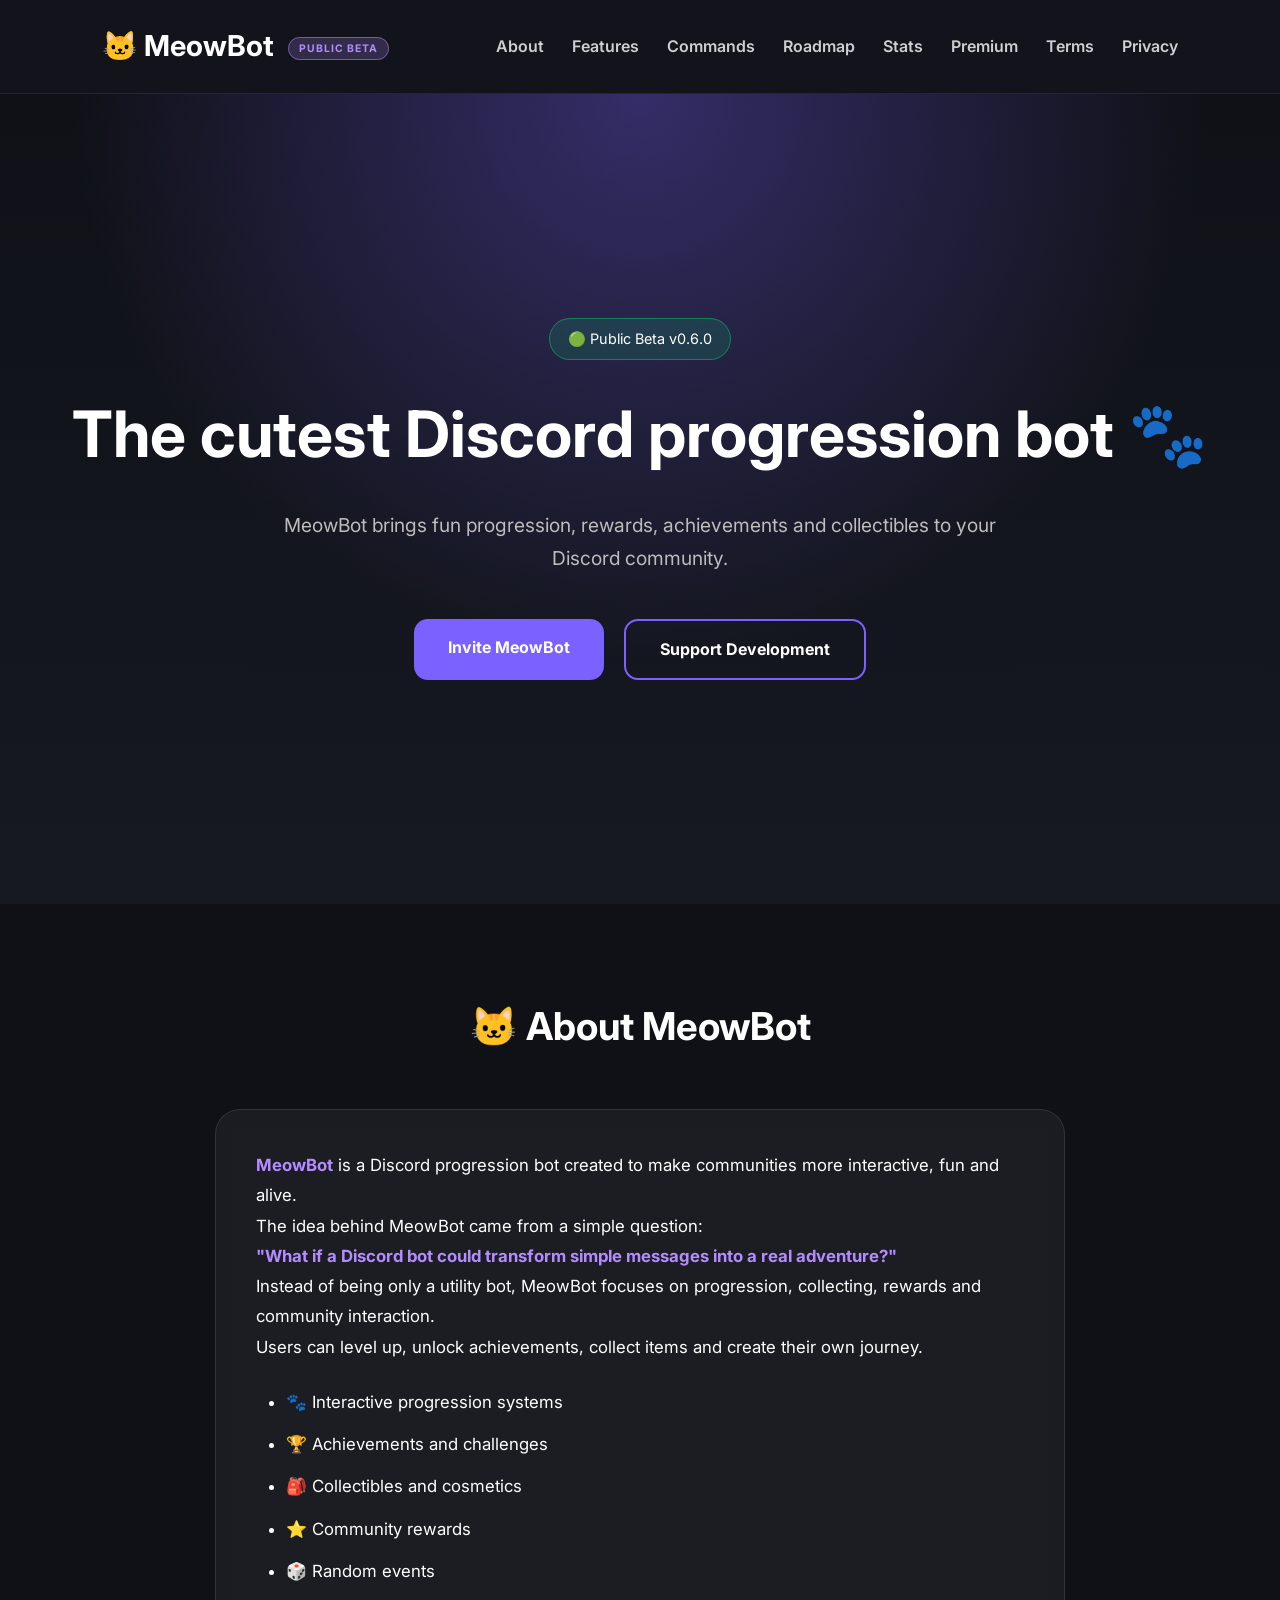
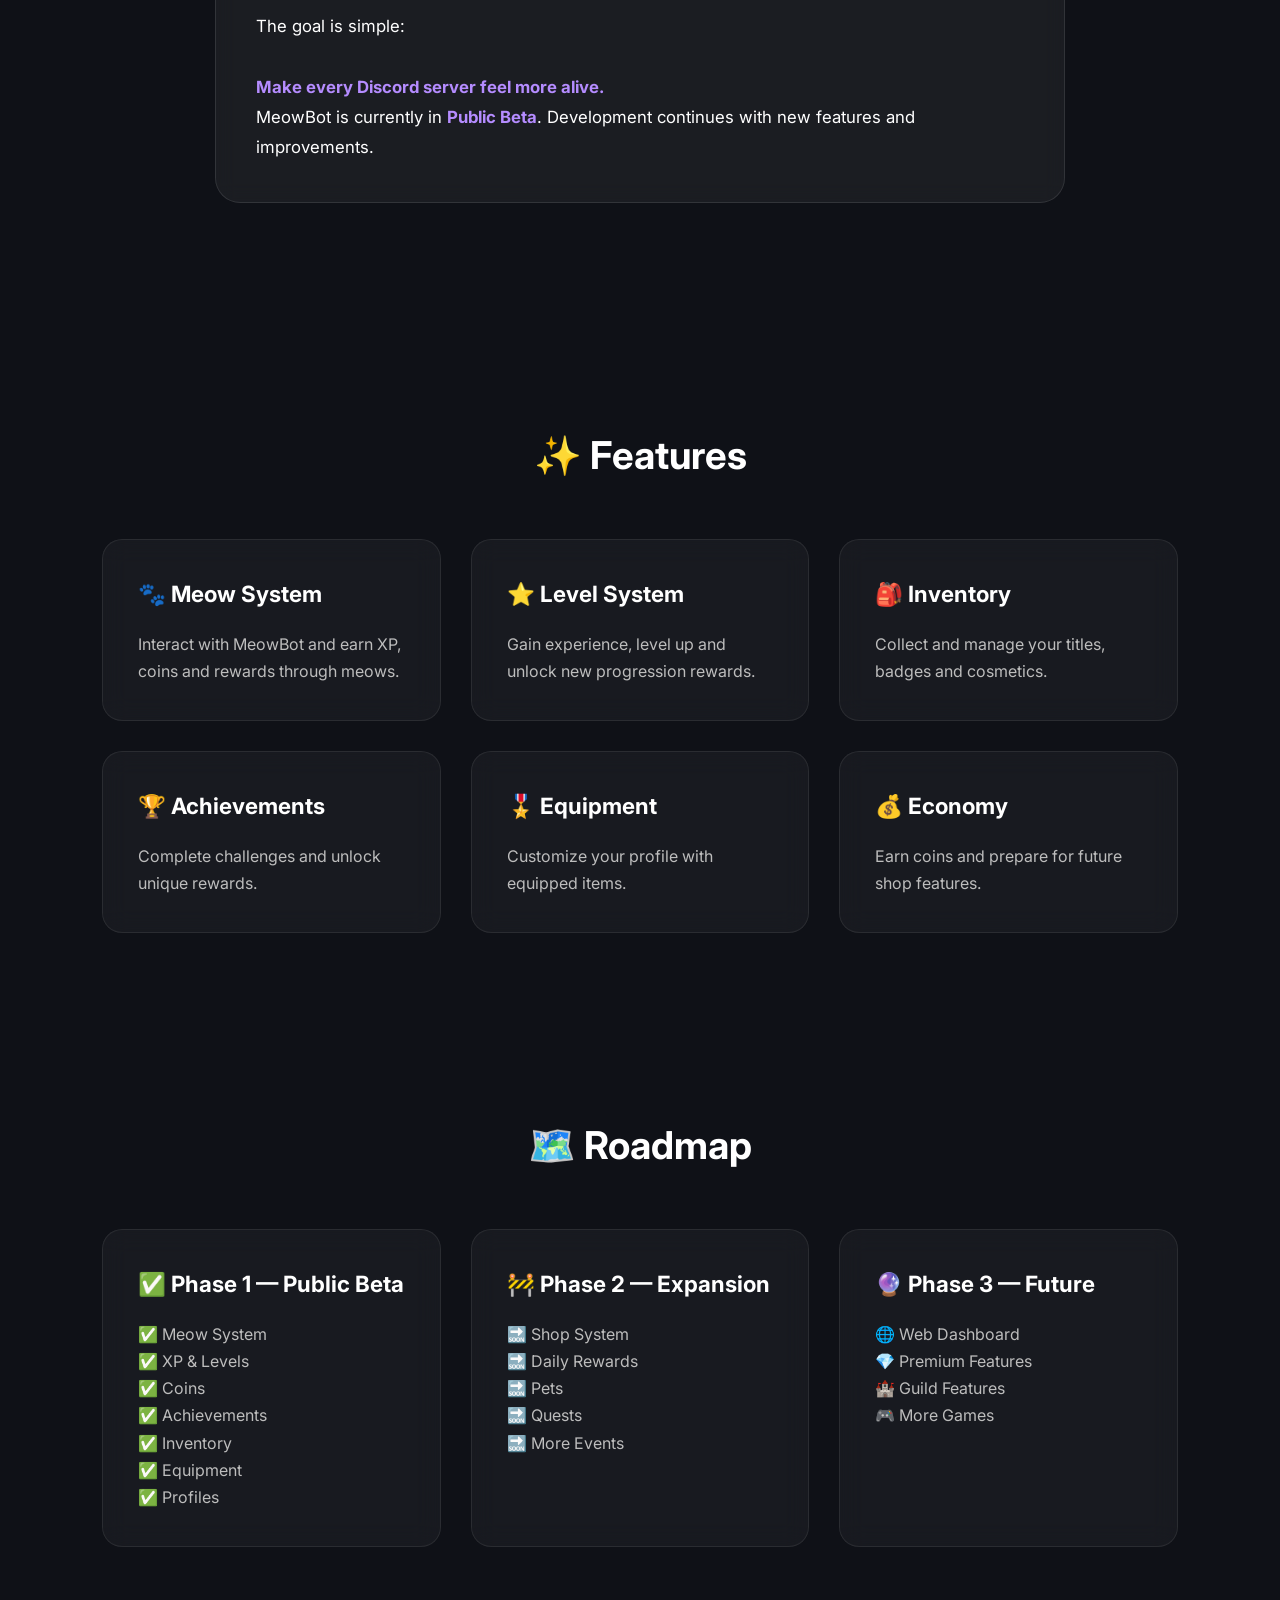
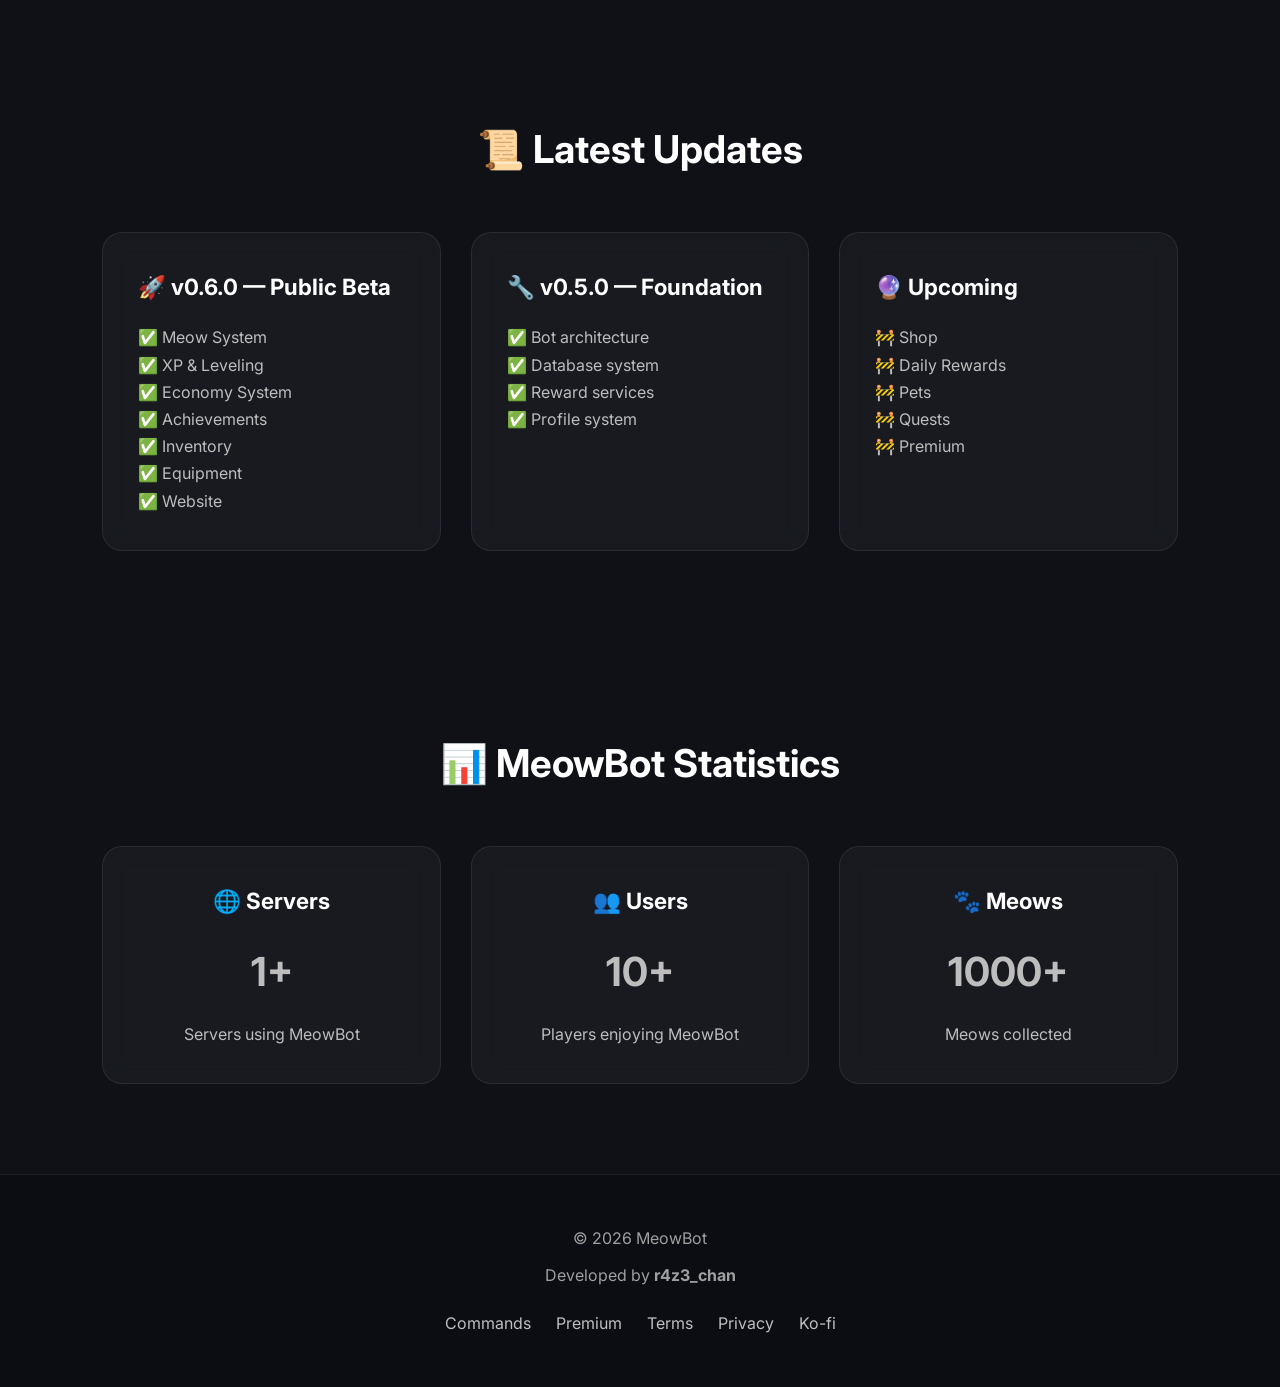
==== commit 095338f9: "Update index.html" ====
--- a/index.html
+++ b/index.html
@@ -985,7 +985,35 @@
 </script>
 
 
-
+<script>
+
+const menuButton = document.querySelector(".menu-toggle");
+
+const navbar = document.querySelector(".navbar");
+
+const links = document.querySelectorAll(".navbar a");
+
+
+menuButton.addEventListener("click", () => {
+
+    navbar.classList.toggle("active");
+
+});
+
+
+
+links.forEach(link => {
+
+    link.addEventListener("click", () => {
+
+        navbar.classList.remove("active");
+
+    });
+
+});
+
+
+</script>
 
 
 </body>
--- a/style.css
+++ b/style.css
@@ -1254,3 +1254,122 @@
     margin-bottom: 20px;
 
 }
+/* ==========================
+   MOBILE NAVBAR
+========================== */
+
+
+.menu-toggle {
+
+    display: none;
+
+    background: transparent;
+
+    border: none;
+
+    color: white;
+
+    font-size: 2rem;
+
+    cursor: pointer;
+
+}
+
+
+
+
+
+@media screen and (max-width: 850px) {
+
+
+
+header {
+
+    display: flex;
+
+    justify-content: space-between;
+
+    align-items: center;
+
+}
+
+
+
+
+
+.menu-toggle {
+
+    display: block;
+
+}
+
+
+
+
+
+.navbar {
+
+
+    position: absolute;
+
+    top: 80px;
+
+    left: 0;
+
+    width: 100%;
+
+
+    display: none;
+
+
+    flex-direction: column;
+
+
+    background: rgba(15, 15, 25, 0.95);
+
+
+    backdrop-filter: blur(15px);
+
+
+    padding: 30px 0;
+
+
+    text-align: center;
+
+
+    z-index: 1000;
+
+
+}
+
+
+
+
+
+.navbar.active {
+
+
+    display: flex;
+
+
+}
+
+
+
+
+
+.navbar a {
+
+
+    margin: 15px 0;
+
+
+    font-size: 1.2rem;
+
+
+}
+
+
+
+
+}
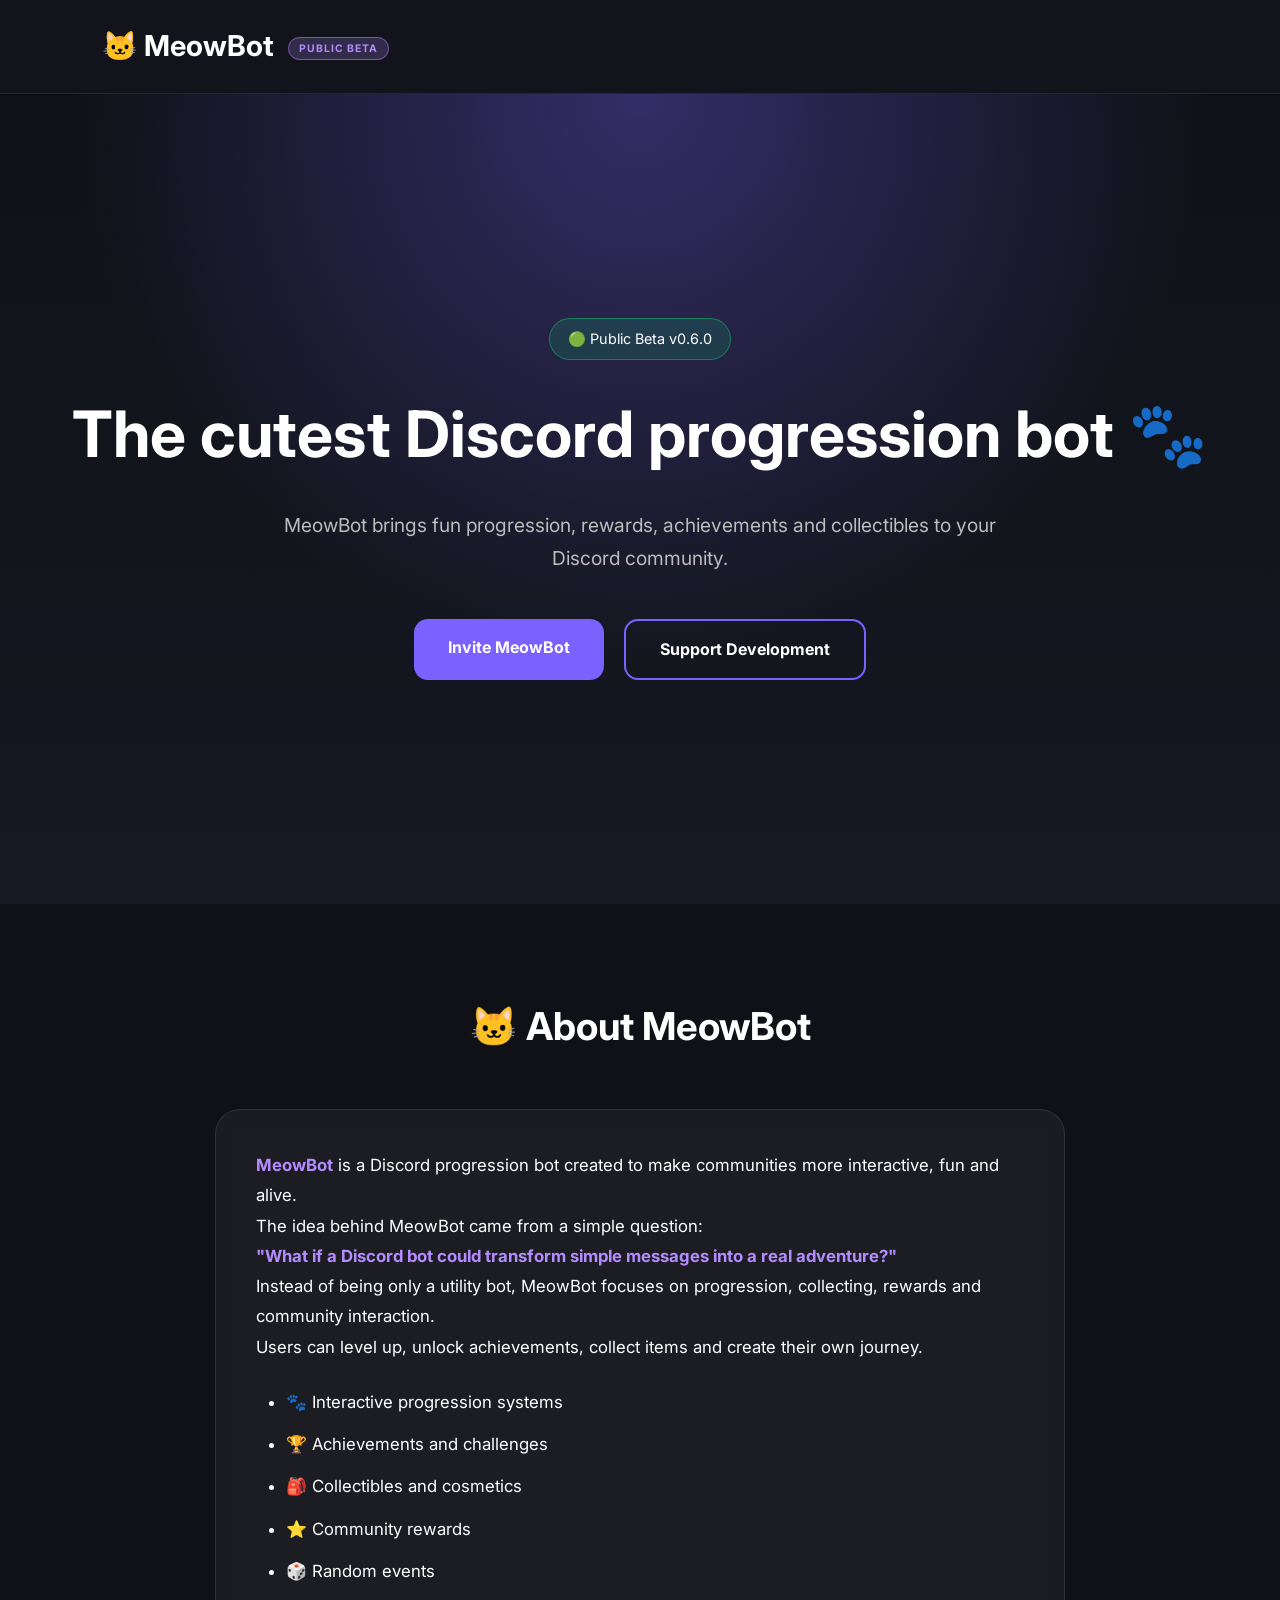
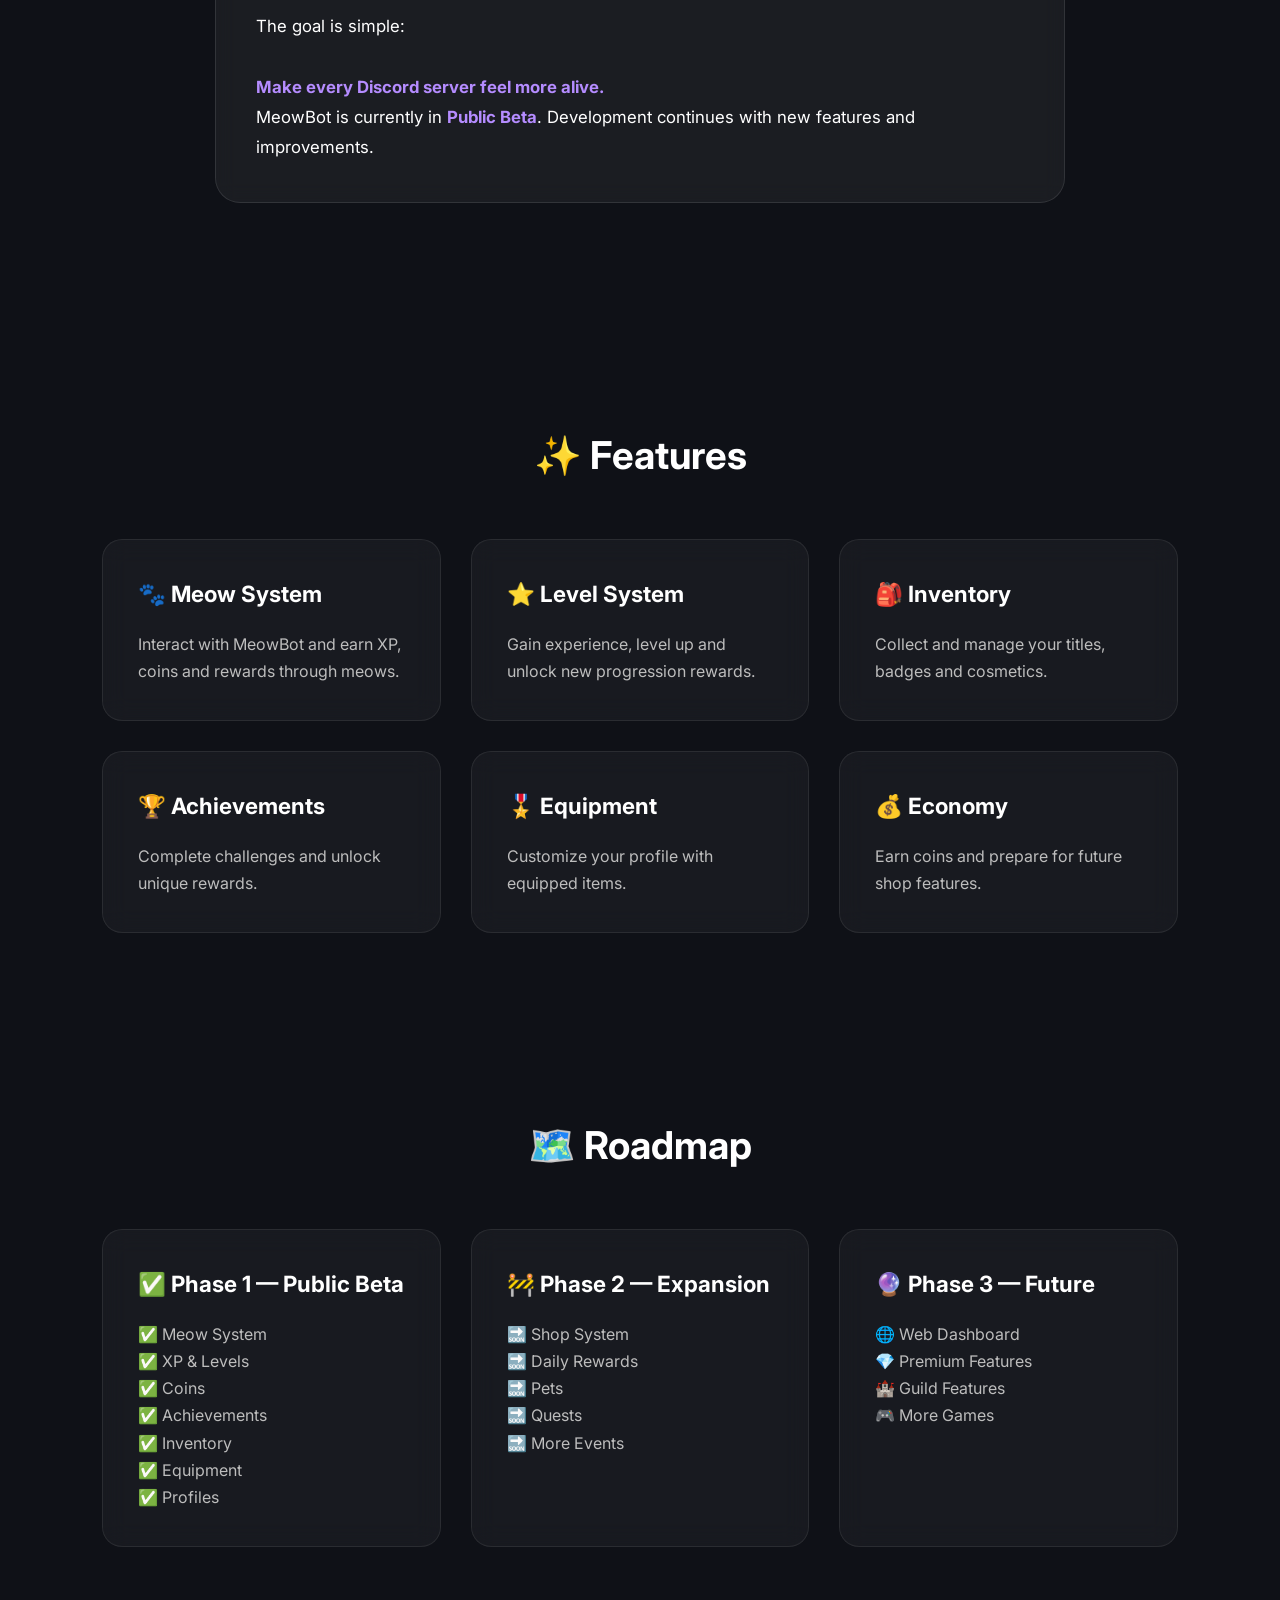
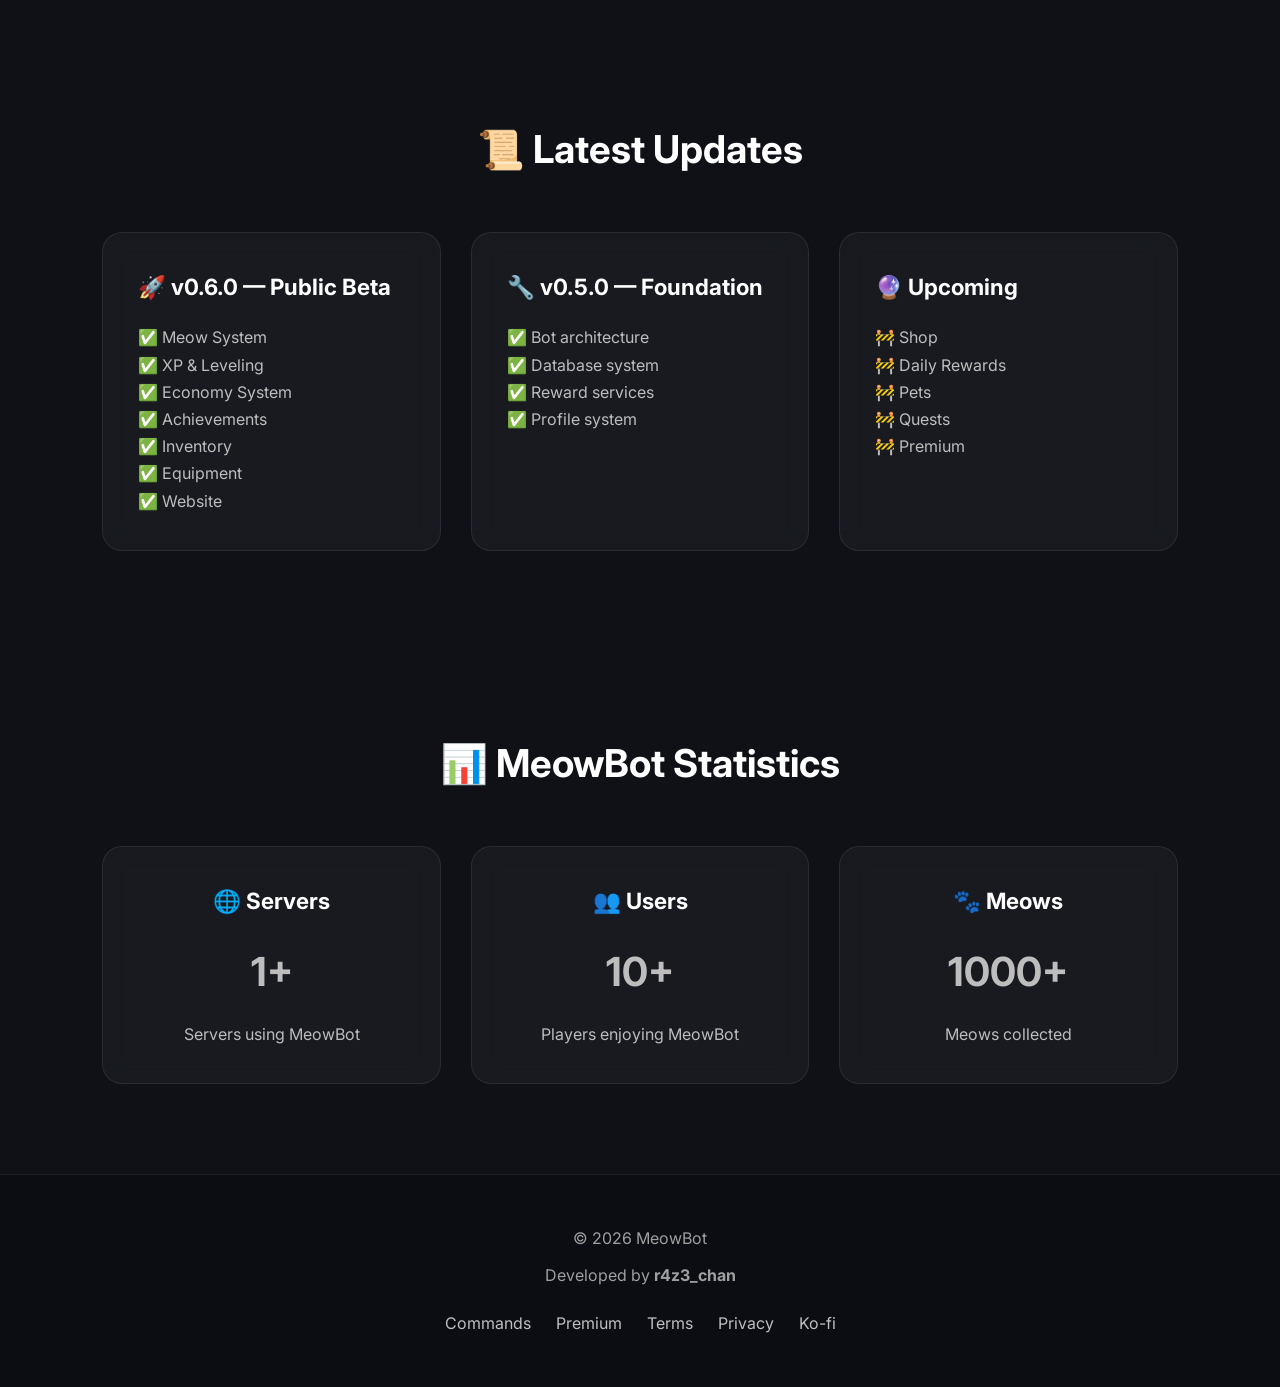
==== commit 07243ff0: "Update index.html" ====
--- a/index.html
+++ b/index.html
@@ -80,10 +80,12 @@
 
     <button class="menu-toggle">
 
-        ☰
-
-    </button>
-
+    ☰
+
+</button>
+
+
+<div class="mobile-overlay"></div>
 
 </header>
 
--- a/style.css
+++ b/style.css
@@ -1277,16 +1277,195 @@
 
 
 
+/* ==========================
+   PREMIUM MOBILE MENU
+========================== */
+
+
+.menu-toggle {
+
+    display: none;
+
+    background: transparent;
+
+    border: none;
+
+    color: white;
+
+    font-size: 2rem;
+
+    cursor: pointer;
+
+    z-index: 2001;
+
+}
+
+
+
+
+
+
+.mobile-overlay {
+
+
+    display: none;
+
+
+}
+
+
+
+
+
 
 
 @media screen and (max-width: 850px) {
 
 
 
-header {
+.menu-toggle {
+
+    display: block;
+
+}
+
+
+
+
+
+.navbar {
+
+
+    position: fixed;
+
+
+    top: 0;
+
+
+    right: -320px;
+
+
+    width: 300px;
+
+
+    height: 100vh;
+
 
     display: flex;
 
+
+    flex-direction: column;
+
+
+    justify-content: center;
+
+
+    align-items: center;
+
+
+    gap: 25px;
+
+
+    background:
+
+    rgba(20,20,35,0.98);
+
+
+
+    backdrop-filter: blur(20px);
+
+
+    border-left:
+
+    1px solid rgba(181,140,255,0.3);
+
+
+    transition:
+
+    right 0.35s ease;
+
+
+    z-index: 2000;
+
+
+}
+
+
+
+
+
+.navbar.active {
+
+
+    right: 0;
+
+
+}
+
+
+
+
+
+
+
+.mobile-overlay {
+
+
+    position: fixed;
+
+
+    inset: 0;
+
+
+    background:
+
+    rgba(0,0,0,0.55);
+
+
+    backdrop-filter: blur(5px);
+
+
+    z-index: 1500;
+
+
+    display: none;
+
+
+}
+
+
+
+
+
+
+.mobile-overlay.active {
+
+
+    display: block;
+
+
+}
+
+
+
+
+
+.navbar a {
+
+
+    font-size: 1.3rem;
+
+
+}
+
+
+
+
+
+}
+
+    display: flex;
+
     justify-content: space-between;
 
     align-items: center;
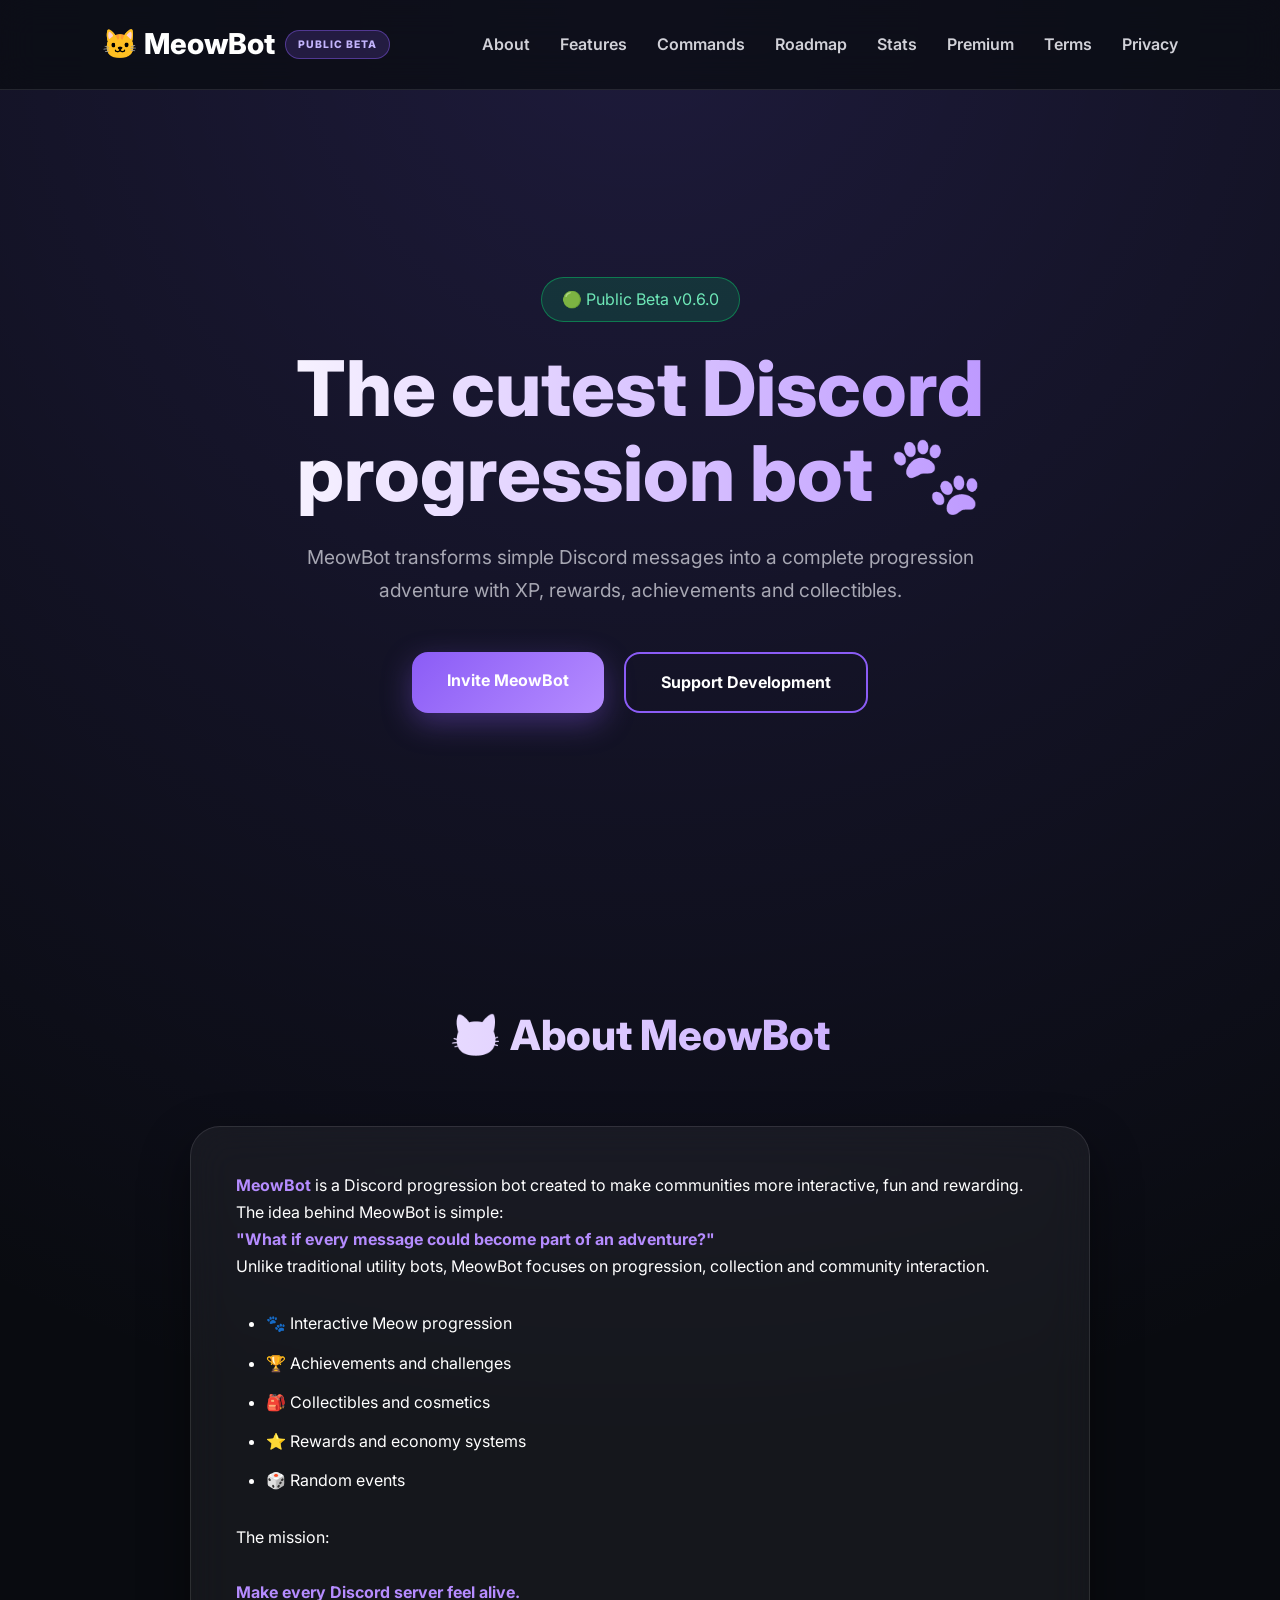
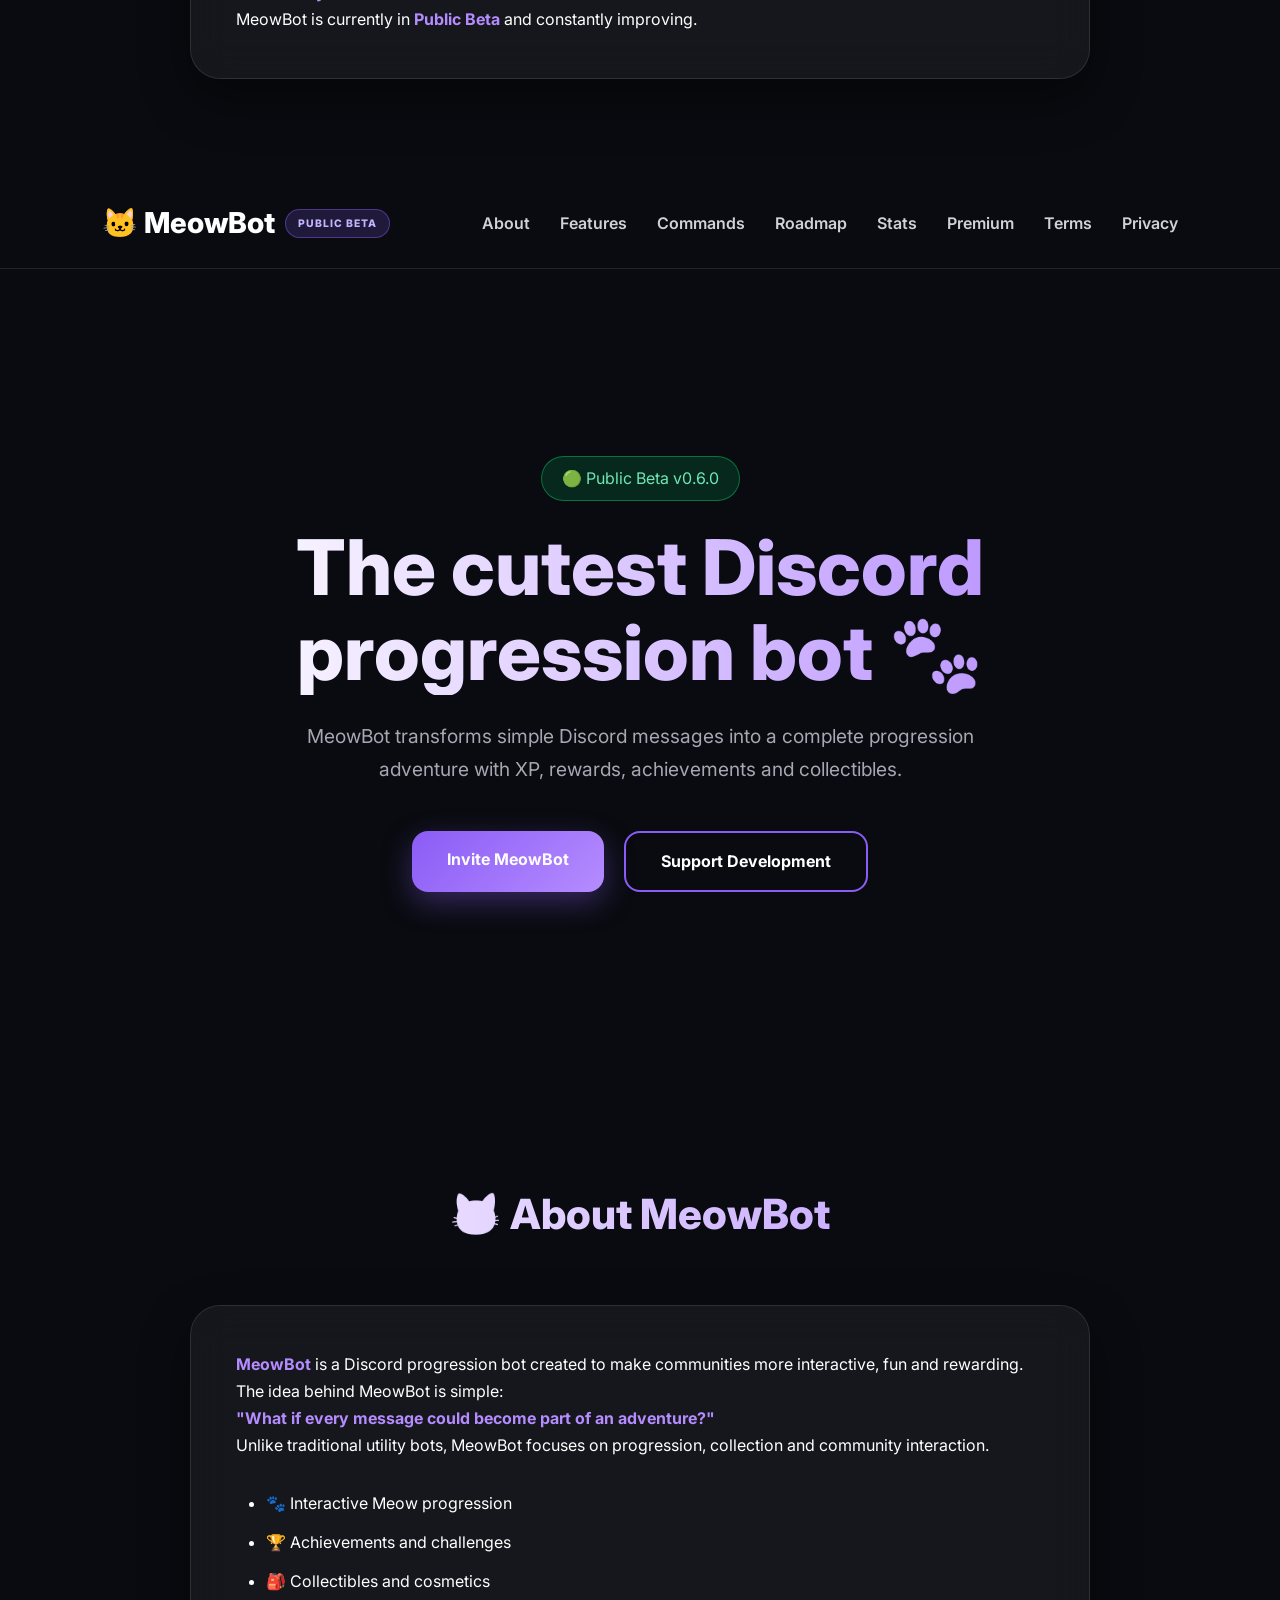
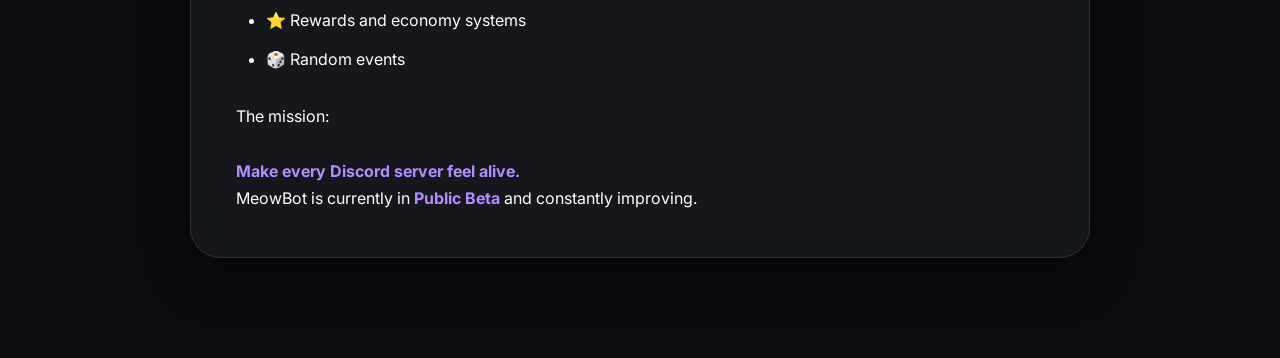
==== commit 9c4fbe51: "Enhance SEO and accessibility in index.html Added meta tags for SEO and improved accessibility featu" ====
--- a/index.html
+++ b/index.html
@@ -1,34 +1,96 @@
 <!DOCTYPE html>
 <html lang="en">
 
+
 <head>
 
+
     <meta charset="UTF-8">
 
+
     <meta name="viewport" content="width=device-width, initial-scale=1.0">
 
-    <title>MeowBot | Discord Progression Bot</title>
+
+    <meta name="description"
+    content="MeowBot is a Discord progression bot featuring XP, levels, achievements, collectibles, rewards and community features.">
+
+
+    <meta name="keywords"
+    content="Discord bot, Discord progression bot, MeowBot, XP bot, leveling bot, achievements">
+
+
+    <meta name="author"
+    content="r4z3_chan">
+
+
+
+    <!-- Discord Embed -->
+
+    <meta property="og:title"
+    content="MeowBot | Discord Progression Bot">
+
+
+    <meta property="og:description"
+    content="Turn your Discord server into an interactive adventure with progression, rewards and collectibles.">
+
+
+    <meta property="og:type"
+    content="website">
+
+
+
+    <title>
+        MeowBot | Discord Progression Bot
+    </title>
+
+
 
     <link rel="stylesheet" href="style.css">
 
+
 </head>
 
 
+
+
+
 <body>
 
 
+
 <header>
 
 
-    <a href="index.html" class="logo">
+    <a href="index.html"
+       class="logo"
+       aria-label="MeowBot Home">
+
 
         🐱 MeowBot
+
 
         <span class="beta-badge">
             PUBLIC BETA
         </span>
 
+
     </a>
+
+
+
+
+
+    <button
+        class="menu-toggle"
+        aria-label="Open navigation menu">
+
+
+        ☰
+
+
+    </button>
+
+
 
 
 
@@ -78,14 +140,6 @@
     </nav>
 
 
-    <button class="menu-toggle">
-
-    ☰
-
-</button>
-
-
-<div class="mobile-overlay"></div>
 
 </header>
 
@@ -95,63 +149,93 @@
 
 
 
+<main>
+
+
+
+
 
 <section class="hero">
 
 
+
     <div class="hero-badge">
 
+
         🟢 Public Beta v0.6.0
 
+
     </div>
 
 
 
+
+
     <h1>
 
+
         The cutest Discord progression bot 🐾
 
+
     </h1>
 
 
 
+
+
     <p>
 
-        MeowBot brings fun progression, rewards,
-        achievements and collectibles to your Discord community.
+
+        MeowBot transforms simple Discord messages
+        into a complete progression adventure
+        with XP, rewards, achievements and collectibles.
+
 
     </p>
 
 
 
 
+
+
     <div class="buttons">
+
 
 
         <a
         class="primary"
         href="https://discord.com/oauth2/authorize?client_id=1523691754614689943&permissions=412317240384&integration_type=0&scope=bot+applications.commands"
-        target="_blank">
+        target="_blank"
+        rel="noopener">
+
 
             Invite MeowBot
 
-        </a>
+
+        </a>
+
+
 
 
 
         <a
         class="secondary"
         href="https://ko-fi.com/r4z3chan"
-        target="_blank">
+        target="_blank"
+        rel="noopener">
+
 
             Support Development
 
-        </a>
+
+        </a>
+
 
 
     </div>
 
 
+
 </section>
 
 
@@ -165,61 +249,68 @@
 <section id="about">
 
 
+
 <h2>
-
 🐱 About MeowBot
-
 </h2>
 
 
 
+
+
 <div class="about-content">
 
 
 
 <p>
 
-<strong>MeowBot</strong> is a Discord progression bot created
-to make communities more interactive, fun and alive.
-
-</p>
-
-
-
-<p>
-
-The idea behind MeowBot came from a simple question:
-
-</p>
-
-
-
-<p>
+
+<strong>MeowBot</strong> is a Discord progression bot
+created to make communities more interactive,
+fun and rewarding.
+
+
+</p>
+
+
+
+
+<p>
+
+
+The idea behind MeowBot is simple:
+
+
+</p>
+
+
+
+
+<p>
+
 
 <strong>
-"What if a Discord bot could transform simple messages into a real adventure?"
+"What if every message could become part of an adventure?"
 </strong>
 
-</p>
-
-
-
-<p>
-
-Instead of being only a utility bot,
-MeowBot focuses on progression, collecting,
-rewards and community interaction.
-
-</p>
-
-
-
-<p>
-
-Users can level up, unlock achievements,
-collect items and create their own journey.
-
-</p>
+
+</p>
+
+
+
+
+
+<p>
+
+
+Unlike traditional utility bots,
+MeowBot focuses on progression,
+collection and community interaction.
+
+
+</p>
+
+
 
 
 
@@ -227,7 +318,7 @@
 
 
 <li>
-🐾 Interactive progression systems
+🐾 Interactive Meow progression
 </li>
 
 
@@ -242,7 +333,7 @@
 
 
 <li>
-⭐ Community rewards
+⭐ Rewards and economy systems
 </li>
 
 
@@ -255,769 +346,430 @@
 
 
 
-<p>
-
-The goal is simple:
+
+
+<p>
+
+
+The mission:
+
 
 <br><br>
 
+
 <strong>
-Make every Discord server feel more alive.
+Make every Discord server feel alive.
 </strong>
 
-</p>
-
-
-
-<p>
-
-MeowBot is currently in <strong>Public Beta</strong>.
-Development continues with new features and improvements.
-
-</p>
+
+</p>
+
+
+
+
+<p>
+
+
+MeowBot is currently in
+<strong>Public Beta</strong>
+and constantly improving.
+
+
+</p>
+
 
 
 
 </div>
 
 
+
 </section>
 
-<section id="features">
+<!DOCTYPE html>
+<html lang="en">
+
+
+<head>
+
+
+    <meta charset="UTF-8">
+
+
+    <meta name="viewport" content="width=device-width, initial-scale=1.0">
+
+
+    <meta name="description"
+    content="MeowBot is a Discord progression bot featuring XP, levels, achievements, collectibles, rewards and community features.">
+
+
+    <meta name="keywords"
+    content="Discord bot, Discord progression bot, MeowBot, XP bot, leveling bot, achievements">
+
+
+    <meta name="author"
+    content="r4z3_chan">
+
+
+
+    <!-- Discord Embed -->
+
+    <meta property="og:title"
+    content="MeowBot | Discord Progression Bot">
+
+
+    <meta property="og:description"
+    content="Turn your Discord server into an interactive adventure with progression, rewards and collectibles.">
+
+
+    <meta property="og:type"
+    content="website">
+
+
+
+    <title>
+        MeowBot | Discord Progression Bot
+    </title>
+
+
+
+    <link rel="stylesheet" href="style.css">
+
+
+</head>
+
+
+
+
+
+<body>
+
+
+
+<header>
+
+
+    <a href="index.html"
+       class="logo"
+       aria-label="MeowBot Home">
+
+
+        🐱 MeowBot
+
+
+        <span class="beta-badge">
+            PUBLIC BETA
+        </span>
+
+
+    </a>
+
+
+
+
+
+    <button
+        class="menu-toggle"
+        aria-label="Open navigation menu">
+
+
+        ☰
+
+
+    </button>
+
+
+
+
+
+    <nav class="navbar">
+
+
+        <a href="#about">
+            About
+        </a>
+
+
+        <a href="#features">
+            Features
+        </a>
+
+
+        <a href="commands.html">
+            Commands
+        </a>
+
+
+        <a href="#roadmap">
+            Roadmap
+        </a>
+
+
+        <a href="#stats">
+            Stats
+        </a>
+
+
+        <a href="premium.html">
+            Premium
+        </a>
+
+
+        <a href="terms.html">
+            Terms
+        </a>
+
+
+        <a href="privacy.html">
+            Privacy
+        </a>
+
+
+    </nav>
+
+
+
+</header>
+
+
+
+
+
+
+
+<main>
+
+
+
+
+
+<section class="hero">
+
+
+
+    <div class="hero-badge">
+
+
+        🟢 Public Beta v0.6.0
+
+
+    </div>
+
+
+
+
+
+    <h1>
+
+
+        The cutest Discord progression bot 🐾
+
+
+    </h1>
+
+
+
+
+
+    <p>
+
+
+        MeowBot transforms simple Discord messages
+        into a complete progression adventure
+        with XP, rewards, achievements and collectibles.
+
+
+    </p>
+
+
+
+
+
+
+    <div class="buttons">
+
+
+
+        <a
+        class="primary"
+        href="https://discord.com/oauth2/authorize?client_id=1523691754614689943&permissions=412317240384&integration_type=0&scope=bot+applications.commands"
+        target="_blank"
+        rel="noopener">
+
+
+            Invite MeowBot
+
+
+        </a>
+
+
+
+
+
+        <a
+        class="secondary"
+        href="https://ko-fi.com/r4z3chan"
+        target="_blank"
+        rel="noopener">
+
+
+            Support Development
+
+
+        </a>
+
+
+
+    </div>
+
+
+
+</section>
+
+
+
+
+
+
+
+
+
+<section id="about">
+
 
 
 <h2>
-
-✨ Features
-
+🐱 About MeowBot
 </h2>
 
 
 
 
-<div class="cards">
-
-
-
-<div class="card">
-
-
-<h3>
-
-🐾 Meow System
-
-</h3>
-
-
-<p>
-
-Interact with MeowBot and earn XP,
-coins and rewards through meows.
-
-</p>
+
+<div class="about-content">
+
+
+
+<p>
+
+
+<strong>MeowBot</strong> is a Discord progression bot
+created to make communities more interactive,
+fun and rewarding.
+
+
+</p>
+
+
+
+
+<p>
+
+
+The idea behind MeowBot is simple:
+
+
+</p>
+
+
+
+
+<p>
+
+
+<strong>
+"What if every message could become part of an adventure?"
+</strong>
+
+
+</p>
+
+
+
+
+
+<p>
+
+
+Unlike traditional utility bots,
+MeowBot focuses on progression,
+collection and community interaction.
+
+
+</p>
+
+
+
+
+
+<ul>
+
+
+<li>
+🐾 Interactive Meow progression
+</li>
+
+
+<li>
+🏆 Achievements and challenges
+</li>
+
+
+<li>
+🎒 Collectibles and cosmetics
+</li>
+
+
+<li>
+⭐ Rewards and economy systems
+</li>
+
+
+<li>
+🎲 Random events
+</li>
+
+
+</ul>
+
+
+
+
+
+<p>
+
+
+The mission:
+
+
+<br><br>
+
+
+<strong>
+Make every Discord server feel alive.
+</strong>
+
+
+</p>
+
+
+
+
+<p>
+
+
+MeowBot is currently in
+<strong>Public Beta</strong>
+and constantly improving.
+
+
+</p>
+
+
 
 
 </div>
 
 
 
-
-
-
-
-<div class="card">
-
-
-<h3>
-
-⭐ Level System
-
-</h3>
-
-
-<p>
-
-Gain experience, level up and unlock
-new progression rewards.
-
-</p>
-
-
-</div>
-
-
-
-
-
-
-
-<div class="card">
-
-
-<h3>
-
-🎒 Inventory
-
-</h3>
-
-
-<p>
-
-Collect and manage your titles,
-badges and cosmetics.
-
-</p>
-
-
-</div>
-
-
-
-
-
-
-
-<div class="card">
-
-
-<h3>
-
-🏆 Achievements
-
-</h3>
-
-
-<p>
-
-Complete challenges and unlock
-unique rewards.
-
-</p>
-
-
-</div>
-
-
-
-
-
-
-
-<div class="card">
-
-
-<h3>
-
-🎖️ Equipment
-
-</h3>
-
-
-<p>
-
-Customize your profile with
-equipped items.
-
-</p>
-
-
-</div>
-
-
-
-
-
-
-
-<div class="card">
-
-
-<h3>
-
-💰 Economy
-
-</h3>
-
-
-<p>
-
-Earn coins and prepare for
-future shop features.
-
-</p>
-
-
-</div>
-
-
-
-</div>
-
-
 </section>
-
-
-
-
-
-
-
-
-
-<section id="roadmap">
-
-
-<h2>
-
-🗺️ Roadmap
-
-</h2>
-
-
-
-
-<div class="cards">
-
-
-
-<div class="card">
-
-
-<h3>
-
-✅ Phase 1 — Public Beta
-
-</h3>
-
-
-<p>
-
-✅ Meow System
-
-<br>
-
-✅ XP & Levels
-
-<br>
-
-✅ Coins
-
-<br>
-
-✅ Achievements
-
-<br>
-
-✅ Inventory
-
-<br>
-
-✅ Equipment
-
-<br>
-
-✅ Profiles
-
-</p>
-
-
-</div>
-
-
-
-
-
-
-
-<div class="card">
-
-
-<h3>
-
-🚧 Phase 2 — Expansion
-
-</h3>
-
-
-<p>
-
-🔜 Shop System
-
-<br>
-
-🔜 Daily Rewards
-
-<br>
-
-🔜 Pets
-
-<br>
-
-🔜 Quests
-
-<br>
-
-🔜 More Events
-
-</p>
-
-
-</div>
-
-
-
-
-
-
-
-<div class="card">
-
-
-<h3>
-
-🔮 Phase 3 — Future
-
-</h3>
-
-
-<p>
-
-🌐 Web Dashboard
-
-<br>
-
-💎 Premium Features
-
-<br>
-
-🏰 Guild Features
-
-<br>
-
-🎮 More Games
-
-</p>
-
-
-</div>
-
-
-
-</div>
-
-
-</section>
-
-
-
-
-
-
-
-
-
-<section id="changelog">
-
-
-<h2>
-
-📜 Latest Updates
-
-</h2>
-
-
-
-
-<div class="cards">
-
-
-
-<div class="card">
-
-
-<h3>
-
-🚀 v0.6.0 — Public Beta
-
-</h3>
-
-
-<p>
-
-✅ Meow System
-
-<br>
-
-✅ XP & Leveling
-
-<br>
-
-✅ Economy System
-
-<br>
-
-✅ Achievements
-
-<br>
-
-✅ Inventory
-
-<br>
-
-✅ Equipment
-
-<br>
-
-✅ Website
-
-</p>
-
-
-</div>
-
-
-
-
-
-
-
-<div class="card">
-
-
-<h3>
-
-🔧 v0.5.0 — Foundation
-
-</h3>
-
-
-<p>
-
-✅ Bot architecture
-
-<br>
-
-✅ Database system
-
-<br>
-
-✅ Reward services
-
-<br>
-
-✅ Profile system
-
-</p>
-
-
-</div>
-
-
-
-
-
-
-
-<div class="card">
-
-
-<h3>
-
-🔮 Upcoming
-
-</h3>
-
-
-<p>
-
-🚧 Shop
-
-<br>
-
-🚧 Daily Rewards
-
-<br>
-
-🚧 Pets
-
-<br>
-
-🚧 Quests
-
-<br>
-
-🚧 Premium
-
-</p>
-
-
-</div>
-
-
-
-</div>
-
-
-</section>
-
-<section id="stats">
-
-
-<h2>
-
-📊 MeowBot Statistics
-
-</h2>
-
-
-
-
-<div class="cards">
-
-
-
-
-
-<div class="card stat-card">
-
-
-<h3>
-
-🌐 Servers
-
-</h3>
-
-
-<p class="stat-number">
-
-1+
-
-</p>
-
-
-<p>
-
-Servers using MeowBot
-
-</p>
-
-
-</div>
-
-
-
-
-
-
-
-<div class="card stat-card">
-
-
-<h3>
-
-👥 Users
-
-</h3>
-
-
-<p class="stat-number">
-
-10+
-
-</p>
-
-
-<p>
-
-Players enjoying MeowBot
-
-</p>
-
-
-</div>
-
-
-
-
-
-
-
-<div class="card stat-card">
-
-
-<h3>
-
-🐾 Meows
-
-</h3>
-
-
-<p class="stat-number">
-
-1000+
-
-</p>
-
-
-<p>
-
-Meows collected
-
-</p>
-
-
-</div>
-
-
-
-
-</div>
-
-
-</section>
-
-
-
-
-
-
-
-
-
-<footer>
-
-
-<p>
-
-© 2026 MeowBot
-
-</p>
-
-
-
-<p>
-
-Developed by <strong>r4z3_chan</strong>
-
-</p>
-
-
-
-
-
-<div class="footer-links">
-
-
-<a href="commands.html">
-
-Commands
-
-</a>
-
-
-
-<a href="premium.html">
-
-Premium
-
-</a>
-
-
-
-<a href="terms.html">
-
-Terms
-
-</a>
-
-
-
-<a href="privacy.html">
-
-Privacy
-
-</a>
-
-
-
-<a href="https://ko-fi.com/r4z3chan" target="_blank">
-
-Ko-fi
-
-</a>
-
-
-
-</div>
-
-
-</footer>
-
-
-
-
-
-
-
-
-
-<script>
-
-
-const menuButton = document.querySelector(".menu-toggle");
-
-
-const navbar = document.querySelector(".navbar");
-
-
-
-menuButton.addEventListener(
-"click",
-() => {
-
-
-    navbar.classList.toggle(
-        "active"
-    );
-
-
-});
-
-
-</script>
-
-
-<script>
-
-const menuButton = document.querySelector(".menu-toggle");
-
-const navbar = document.querySelector(".navbar");
-
-const links = document.querySelectorAll(".navbar a");
-
-
-menuButton.addEventListener("click", () => {
-
-    navbar.classList.toggle("active");
-
-});
-
-
-
-links.forEach(link => {
-
-    link.addEventListener("click", () => {
-
-        navbar.classList.remove("active");
-
-    });
-
-});
-
-
-</script>
-
-
-</body>
-
-</html>
--- a/style.css
+++ b/style.css
@@ -1,663 +1,1313 @@
 /*
 ==========================================
-MeowBot Website
-Developer: r4z3_chan
+ MeowBot Website V2
+ Premium Dark UI
+ Developer: r4z3_chan
 ==========================================
 */
 
-@import url('https://fonts.googleapis.com/css2?family=Inter:wght@400;500;600;700&display=swap');
+
+@import url('https://fonts.googleapis.com/css2?family=Inter:wght@400;500;600;700;800&display=swap');
+
+
+
+/* ==========================
+   RESET
+========================== */
+
 
 * {
 
     margin: 0;
-
     padding: 0;
-
     box-sizing: border-box;
 
 }
 
+
+
 html {
 
     scroll-behavior: smooth;
 
 }
 
+
+
 body {
 
     font-family: "Inter", sans-serif;
 
-    background: #0f1117;
-
-    color: #ffffff;
+    background:
+        radial-gradient(
+            circle at top,
+            rgba(123,97,255,0.18),
+            transparent 40%
+        ),
+        #090b10;
+
+    color: white;
 
     line-height: 1.7;
 
-}
+    overflow-x: hidden;
+
+}
+
+
+
+
+
 :root {
 
-    --background: #0f1117;
-
-    --surface: #171b24;
-
-    --primary: #7b61ff;
-
-    --primary-hover: #927cff;
+
+    --background: #090b10;
+
+    --surface: rgba(255,255,255,0.05);
+
+    --surface-hover:
+        rgba(255,255,255,0.09);
+
+
+    --primary: #8b5cf6;
+
+    --primary-light: #b58cff;
+
 
     --text: #ffffff;
 
-    --text-secondary: #bdbdbd;
-
-    --border: rgba(255,255,255,.08);
-
-}
-/* ===========================
+    --text-muted: #a7a7b3;
+
+
+    --border:
+        rgba(255,255,255,0.10);
+
+
+
+    --shadow:
+        0 20px 50px rgba(0,0,0,.45);
+
+
+}
+
+
+
+
+
+/* ==========================
+   SCROLLBAR
+========================== */
+
+
+::-webkit-scrollbar {
+
+    width: 10px;
+
+}
+
+
+
+::-webkit-scrollbar-track {
+
+    background:#07080c;
+
+}
+
+
+
+::-webkit-scrollbar-thumb {
+
+    background:
+        linear-gradient(
+            180deg,
+            #8b5cf6,
+            #b58cff
+        );
+
+    border-radius:50px;
+
+}
+
+
+
+
+
+
+/* ==========================
    HEADER
-=========================== */
+========================== */
+
 
 header {
 
-    width: 100%;
-
-    padding: 22px 8%;
-
-    display: flex;
-
-    justify-content: space-between;
-
-    align-items: center;
-
-    background: rgba(20,20,30,.92);
-
-    backdrop-filter: blur(12px);
-
-    border-bottom: 1px solid rgba(255,255,255,.08);
 
     position: sticky;
 
-    top: 0;
-
-    z-index: 1000;
-
-}
+    top:0;
+
+    z-index:1000;
+
+
+    width:100%;
+
+
+    padding:
+        20px 8%;
+
+
+
+    display:flex;
+
+    align-items:center;
+
+    justify-content:space-between;
+
+
+
+    background:
+
+        rgba(10,12,18,.75);
+
+
+
+    backdrop-filter:
+
+        blur(18px);
+
+
+
+    border-bottom:
+
+        1px solid var(--border);
+
+
+}
+
+
+
+
 
 .logo {
 
-    font-size: 1.8rem;
-
-    font-weight: 700;
-
-    color: #ffffff;
-
-}
+
+    text-decoration:none;
+
+
+    color:white;
+
+
+    font-size:1.8rem;
+
+
+    font-weight:800;
+
+
+
+    display:flex;
+
+
+    align-items:center;
+
+
+    gap:10px;
+
+
+}
+
+
+
+.logo:hover {
+
+
+    color:#b58cff;
+
+
+}
+
+
+
+
+
+
+.beta-badge {
+
+
+    font-size:.65rem;
+
+
+    padding:
+
+        5px 12px;
+
+
+
+    border-radius:30px;
+
+
+
+    color:#c4b5fd;
+
+
+
+    background:
+
+        rgba(139,92,246,.18);
+
+
+
+    border:
+
+        1px solid rgba(139,92,246,.45);
+
+
+
+    letter-spacing:1px;
+
+}
+
+
+
+
+
+
 
 nav {
 
-    display: flex;
-
-    gap: 28px;
-
-}
+
+    display:flex;
+
+
+    gap:30px;
+
+
+}
+
+
+
 
 nav a {
 
-    color: #cfcfcf;
-
-    text-decoration: none;
-
-    font-weight: 600;
-
-    transition: .25s;
-
-}
+
+    position:relative;
+
+
+    text-decoration:none;
+
+
+    color:#d1d1d8;
+
+
+
+    font-weight:600;
+
+
+
+    transition:.3s;
+
+
+}
+
+
+
+
 
 nav a:hover {
 
-    color: #7b61ff;
-
-}
-
-/* ===========================
+
+    color:#b58cff;
+
+
+    transform:
+
+        translateY(-3px);
+
+
+}
+
+
+
+
+
+
+
+nav a::after {
+
+
+    content:"";
+
+
+    position:absolute;
+
+
+    bottom:-8px;
+
+
+    left:50%;
+
+
+    width:0;
+
+
+    height:3px;
+
+
+    border-radius:20px;
+
+
+
+    background:#b58cff;
+
+
+
+    transform:translateX(-50%);
+
+
+
+    transition:.3s;
+
+
+}
+
+
+
+
+nav a:hover::after {
+
+
+    width:100%;
+
+
+}
+
+
+
+
+
+
+
+.menu-toggle {
+
+
+    display:none;
+
+
+
+    background:none;
+
+
+    border:none;
+
+
+    color:white;
+
+
+
+    font-size:2rem;
+
+
+
+    cursor:pointer;
+
+
+}
+
+
+
+
+
+
+/* ==========================
    HERO
-=========================== */
+========================== */
+
 
 .hero {
 
-    min-height: 90vh;
-
-    display: flex;
-
-    flex-direction: column;
-
-    justify-content: center;
-
-    align-items: center;
-
-    text-align: center;
-
-    padding: 80px 20px;
+
+    min-height:90vh;
+
+
+
+    display:flex;
+
+
+    flex-direction:column;
+
+
+    justify-content:center;
+
+
+    align-items:center;
+
+
+
+    text-align:center;
+
+
+
+    padding:
+
+        100px 20px;
+
+
+
+}
+
+
+
+
+
+.hero-badge {
+
+
+    padding:
+
+        8px 20px;
+
+
+
+    border-radius:50px;
+
+
 
     background:
 
-        radial-gradient(circle at top,
-        rgba(123,97,255,.35),
-        transparent 55%),
-
-        linear-gradient(#0f1117,#161922);
-
-}
+        rgba(0,255,120,.12);
+
+
+
+    border:
+
+        1px solid rgba(0,255,120,.35);
+
+
+
+    color:#6ee7b7;
+
+
+
+    margin-bottom:25px;
+
+
+
+    animation:
+
+        pulse 3s infinite;
+
+
+}
+
+
+
+
+@keyframes pulse {
+
+
+    0% {
+
+
+        box-shadow:
+
+        0 0 0 rgba(110,231,183,0);
+
+
+    }
+
+
+    50% {
+
+
+        box-shadow:
+
+        0 0 25px rgba(110,231,183,.35);
+
+
+    }
+
+
+    100% {
+
+
+        box-shadow:
+
+        0 0 0 rgba(110,231,183,0);
+
+
+    }
+
+
+}
+
+
+
+
+
+
 
 .hero h1 {
 
-    font-size: 4rem;
-
-    margin-bottom: 20px;
-
-    font-weight: 700;
-
-}
+
+    max-width:900px;
+
+
+    font-size:
+
+        clamp(2.8rem,6vw,5rem);
+
+
+
+    line-height:1.1;
+
+
+    font-weight:800;
+
+
+    margin-bottom:25px;
+
+
+
+    background:
+
+        linear-gradient(
+            90deg,
+            white,
+            #b58cff
+        );
+
+
+
+    -webkit-background-clip:text;
+
+
+    -webkit-text-fill-color:transparent;
+
+
+}
+
+
+
+
+
+
 
 .hero p {
 
-    max-width: 720px;
-
-    color: #bdbdbd;
-
-    font-size: 1.2rem;
-
-    margin-bottom: 45px;
-
-}
-
-/* ===========================
-   BUTTONS
-=========================== */
+
+    max-width:750px;
+
+
+    color:
+
+        var(--text-muted);
+
+
+
+    font-size:1.2rem;
+
+
+
+    margin-bottom:45px;
+
+
+}
+
+
+
+
+
+/* ==========================
+ BUTTONS
+========================== */
+
 
 .buttons {
 
-    display: flex;
-
-    gap: 20px;
-
-    flex-wrap: wrap;
-
-    justify-content: center;
-
-}
-
-.buttons a {
-
-    text-decoration: none;
-
-    padding: 15px 34px;
-
-    border-radius: 14px;
-
-    font-weight: 700;
-
-    transition: .25s;
-
-}
-
+
+    display:flex;
+
+
+    justify-content:center;
+
+
+    gap:20px;
+
+
+    flex-wrap:wrap;
+
+
+}
+
+
+
+.buttons a,
 .primary {
 
-    background: #7b61ff;
-
-    color: white;
-
-}
+
+    padding:
+
+        15px 35px;
+
+
+
+    border-radius:16px;
+
+
+
+    text-decoration:none;
+
+
+
+    font-weight:700;
+
+
+
+    transition:.3s;
+
+
+}
+
+
+
+
+
+
+.primary {
+
+
+    background:
+
+        linear-gradient(
+            135deg,
+            #8b5cf6,
+            #b58cff
+        );
+
+
+
+    color:white;
+
+
+
+    box-shadow:
+
+        0 10px 30px rgba(139,92,246,.35);
+
+
+}
+
+
+
 
 .primary:hover {
 
-    background: #927cff;
-
-    transform: translateY(-3px);
-
-}
+
+    transform:
+
+        translateY(-5px);
+
+
+
+    box-shadow:
+
+        0 15px 40px rgba(139,92,246,.55);
+
+
+}
+
+
+
+
+
 
 .secondary {
 
-    border: 2px solid #7b61ff;
-
-    color: #ffffff;
-
-}
+
+    border:
+
+        2px solid #8b5cf6;
+
+
+    color:white;
+
+
+}
+
+
 
 .secondary:hover {
 
-    background: #7b61ff;
-
-    transform: translateY(-3px);
-
-}
-
-/* ===========================
+
+    background:#8b5cf6;
+
+
+    transform:
+
+        translateY(-5px);
+
+
+}
+/* ==========================
    SECTIONS
-=========================== */
+========================== */
+
 
 section {
 
-    padding: 90px 8%;
-
-}
+    padding:100px 8%;
+
+}
+
+
 
 section h2 {
 
-    text-align: center;
-
-    font-size: 2.4rem;
-
-    margin-bottom: 50px;
-
-}
-/* ===========================
-   FEATURE CARDS
-=========================== */
+    text-align:center;
+
+    font-size:2.6rem;
+
+    margin-bottom:55px;
+
+
+    font-weight:800;
+
+
+    background:
+
+        linear-gradient(
+            90deg,
+            white,
+            #b58cff
+        );
+
+
+    -webkit-background-clip:text;
+
+    -webkit-text-fill-color:transparent;
+
+}
+
+
+
+
+
+/* ==========================
+   CARDS
+========================== */
+
 
 .cards {
 
-    display: grid;
-
-    grid-template-columns: repeat(auto-fit, minmax(280px, 1fr));
-
-    gap: 30px;
-
-}
+
+    display:grid;
+
+
+    grid-template-columns:
+
+        repeat(
+            auto-fit,
+            minmax(280px,1fr)
+        );
+
+
+
+    gap:30px;
+
+
+}
+
+
+
 
 .card {
 
-    background: rgba(255,255,255,.04);
-
-    border: 1px solid rgba(255,255,255,.08);
-
-    backdrop-filter: blur(12px);
-
-    border-radius: 20px;
-
-    padding: 35px;
-
-    transition: .3s ease;
-
-}
+
+    background:
+
+        rgba(255,255,255,.05);
+
+
+
+    border:
+
+        1px solid var(--border);
+
+
+
+    border-radius:25px;
+
+
+
+    padding:35px;
+
+
+
+    backdrop-filter:
+
+        blur(20px);
+
+
+
+    box-shadow:
+
+        var(--shadow);
+
+
+
+    transition:
+
+        .35s ease;
+
+
+
+    position:relative;
+
+
+    overflow:hidden;
+
+
+}
+
+
+
+
+
+
+.card::before {
+
+
+    content:"";
+
+
+    position:absolute;
+
+
+    inset:0;
+
+
+
+    background:
+
+        radial-gradient(
+            circle at top,
+            rgba(181,140,255,.25),
+            transparent 60%
+        );
+
+
+
+    opacity:0;
+
+
+    transition:.35s;
+
+
+}
+
+
+
+
+.card:hover::before {
+
+
+    opacity:1;
+
+
+}
+
+
+
+
 
 .card:hover {
 
-    transform: translateY(-10px);
-
-    border-color: #7b61ff;
-
-    box-shadow: 0 15px 35px rgba(123,97,255,.25);
-
-}
+
+    transform:
+
+
+        translateY(-12px)
+        scale(1.03);
+
+
+
+    border-color:
+
+        rgba(181,140,255,.7);
+
+
+
+    box-shadow:
+
+
+        0 25px 60px rgba(139,92,246,.25);
+
+
+}
+
+
+
+
+
 
 .card h3 {
 
-    margin-bottom: 18px;
-
-    font-size: 1.4rem;
-
-}
+
+    position:relative;
+
+
+    font-size:1.4rem;
+
+
+    margin-bottom:15px;
+
+
+}
+
+
 
 .card p {
 
-    color: #bdbdbd;
-
-}
-
-/* ===========================
-   STATUS
-=========================== */
-
-.status {
-
-    text-align: center;
-
-}
-
-.status p {
-
-    color: #c9c9c9;
-
-    font-size: 1.1rem;
-
-    margin-top: 12px;
-
-}
-
-/* ===========================
-   FOOTER
-=========================== */
-
-footer {
-
-    background: #0b0d12;
-
-    border-top: 1px solid rgba(255,255,255,.08);
-
-    padding: 50px 20px;
-
-    text-align: center;
-
-}
-
-footer p {
-
-    color: #9f9f9f;
-
-    margin-bottom: 10px;
-
-}
-
-.footer-links {
-
-    margin-top: 20px;
-
-    display: flex;
-
-    justify-content: center;
-
-    gap: 25px;
-
-    flex-wrap: wrap;
-
-}
-
-.footer-links a {
-
-    color: #bfbfbf;
-
-    text-decoration: none;
-
-    transition: .25s;
-
-}
-
-.footer-links a:hover {
-
-    color: #7b61ff;
-
-}
-
-/* ===========================
-   SCROLLBAR
-=========================== */
-
-::-webkit-scrollbar {
-
-    width: 10px;
-
-}
-
-::-webkit-scrollbar-track {
-
-    background: #11131a;
-
-}
-
-::-webkit-scrollbar-thumb {
-
-    background: #7b61ff;
-
-    border-radius: 20px;
-
-}
-
-::-webkit-scrollbar-thumb:hover {
-
-    background: #927cff;
-
-}
-
-/* ===========================
-   ANIMATIONS
-=========================== */
-
-.hero h1 {
-
-    animation: fadeUp .8s ease;
-
-}
-
-.hero p {
-
-    animation: fadeUp 1.1s ease;
-
-}
-
-.buttons {
-
-    animation: fadeUp 1.4s ease;
-
-}
-
-@keyframes fadeUp {
-
-    from {
-
-        opacity: 0;
-
-        transform: translateY(30px);
-
-    }
-
-    to {
-
-        opacity: 1;
-
-        transform: translateY(0);
-
-    }
-
-}
-
-/* ===========================
-   RESPONSIVE
-=========================== */
-
-@media (max-width: 900px) {
-
-    header {
-
-        flex-direction: column;
-
-        gap: 20px;
-
-    }
-
-    nav {
-
-        flex-wrap: wrap;
-
-        justify-content: center;
-
-    }
-
-    .hero h1 {
-
-        font-size: 3rem;
-
-    }
-
-}
-
-@media (max-width: 650px) {
-
-    .hero {
-
-        min-height: auto;
-
-        padding-top: 120px;
-
-        padding-bottom: 80px;
-
-    }
-
-    .hero h1 {
-
-        font-size: 2.3rem;
-
-    }
-
-    .hero p {
-
-        font-size: 1rem;
-
-    }
-
-    .buttons {
-
-        flex-direction: column;
-
-        width: 100%;
-
-    }
-
-    .buttons a {
-
-        width: 100%;
-
-        text-align: center;
-
-    }
-
-    section {
-
-        padding: 70px 7%;
-
-    }
-
-}
-/* ===========================
-   STATISTICS
-=========================== */
+
+    position:relative;
+
+
+    color:
+
+        var(--text-muted);
+
+
+}
+
+
+
+
+
+/* ==========================
+   ABOUT
+========================== */
+
+
+.about-content {
+
+
+    max-width:900px;
+
+
+    margin:auto;
+
+
+    padding:45px;
+
+
+
+    background:
+
+        rgba(255,255,255,.05);
+
+
+
+    border:
+
+
+        1px solid var(--border);
+
+
+
+    border-radius:30px;
+
+
+
+    backdrop-filter:
+
+        blur(20px);
+
+
+
+    box-shadow:
+
+        var(--shadow);
+
+
+
+}
+
+
+
+
+
+.about-content strong {
+
+
+    color:#b58cff;
+
+
+}
+
+
+
+.about-content ul {
+
+
+    margin:
+
+        30px 0;
+
+
+
+    padding-left:30px;
+
+
+}
+
+
+
+.about-content li {
+
+
+    margin-bottom:12px;
+
+
+
+    transition:.25s;
+
+
+}
+
+
+
+.about-content li:hover {
+
+
+    transform:
+
+        translateX(10px);
+
+
+
+    color:#b58cff;
+
+
+}
+
+
+
+
+
+/* ==========================
+   STATS
+========================== */
 
 
 #stats {
 
-    text-align: center;
-
-}
+
+    text-align:center;
+
+
+}
+
+
+
 
 
 .stat-card {
 
-    text-align: center;
-
-}
+
+    text-align:center;
+
+
+}
+
+
+
 
 
 .stat-number {
 
-    font-size: 2.5rem;
-
-    font-weight: bold;
-
-    color: #7b61ff;
-
-    margin: 15px 0;
-
-}
+
+    font-size:3rem;
+
+
+    font-weight:900;
+
+
+    margin:20px 0;
+
+
+
+    color:#b58cff;
+
+
+
+    text-shadow:
+
+
+        0 0 20px rgba(181,140,255,.6);
+
+
+}
+
+
+
+
+
+
+
+.stat-card:hover .stat-number {
+
+
+    transform:scale(1.15);
+
+
+}
+
+
+
+
+
+
+/* ==========================
+   COMMANDS PAGE
+========================== */
+
+
+.commands-page {
+
+
+    text-align:center;
+
+
+}
+
+
+
+
+
+.command-card {
+
+
+    min-height:350px;
+
+
+}
+
+
+
+
+.command-card strong {
+
+
+    color:#b58cff;
+
+
+}
+
+
+
+
 
 /* ==========================
    PREMIUM PAGE
 ========================== */
 
 
-.premium-page {
-
-    min-height: 70vh;
-
-    display: flex;
-
-    flex-direction: column;
-
-    align-items: center;
-
-    justify-content: center;
-
-    text-align: center;
-
-}
+.premium-hero {
+
+
+    min-height:70vh;
+
+
+}
+
+
+
+
+
+.premium-section,
+.premium-info {
+
+
+    padding-top:80px;
+
+
+}
+
 
 
 
 .premium-card {
 
-    max-width: 600px;
-
-    padding: 40px;
-
-    margin-top: 30px;
-
-    border-radius: 20px;
-
-    background: rgba(255,255,255,0.05);
-
-}
-
-
-
-.premium-card h2 {
-
-    font-size: 2rem;
-
-}
-
-
-
-.premium-features {
-
-    margin-top: 30px;
-
-}
+
+    max-width:650px;
+
+
+    margin:auto;
+
+
+    padding:45px;
+
+
+
+    border-radius:30px;
+
+
+    background:
+
+        rgba(255,255,255,.05);
+
+
+
+}
+
+
 
 
 
 .coming {
 
-    margin-top: 30px;
-
-    font-weight: bold;
-
-}
+
+    margin-top:30px;
+
+
+    font-weight:bold;
+
+
+}
+
+
+
+
+
 /* ==========================
-   COMMANDS PAGE
+   CTA
 ========================== */
 
 
-.commands-page {
-
-    text-align: center;
-
-    padding: 80px 20px;
-
-}
-
-
-
-.command-card {
-
-    min-height: 350px;
-
-}
-
-
-
-.command-card strong {
-
-    color: #7b61ff;
-
-}
-
-
-
 .cta {
 
-    text-align: center;
-
-    padding: 60px 20px;
-
-}
+
+    text-align:center;
+
+
+    padding:90px 20px;
+
+
+}
+
+
+
+.cta h2 {
+
+
+    margin-bottom:20px;
+
+
+}
+
+
+
+
+
+
 /* ==========================
    LEGAL PAGES
 ========================== */
@@ -665,13 +1315,17 @@
 
 .legal-page {
 
-    max-width: 1100px;
-
-    margin: auto;
-
-    padding: 80px 20px;
-
-    text-align: center;
+
+    max-width:1100px;
+
+
+    margin:auto;
+
+
+    padding:
+
+        90px 20px;
+
 
 }
 
@@ -679,22 +1333,35 @@
 
 .legal-page h1 {
 
-    font-size: 3rem;
-
-    margin-bottom: 15px;
-
-}
+
+    text-align:center;
+
+
+    font-size:3rem;
+
+
+    margin-bottom:15px;
+
+
+}
+
+
 
 
 
 .updated {
 
-    opacity: 0.7;
-
-    margin-bottom: 40px;
-
-}
-
+
+    text-align:center;
+
+
+    color:#888;
+
+
+    margin-bottom:50px;
+
+
+}
 
 
 
@@ -702,19 +1369,39 @@
 
 .legal-card {
 
-    background: rgba(255, 255, 255, 0.05);
-
-    border: 1px solid rgba(255, 255, 255, 0.1);
-
-    border-radius: 20px;
-
-    padding: 45px;
-
-    text-align: left;
-
-    line-height: 1.8;
-
-    backdrop-filter: blur(10px);
+
+    background:
+
+
+        rgba(255,255,255,.05);
+
+
+
+    border:
+
+
+        1px solid var(--border);
+
+
+
+    border-radius:30px;
+
+
+
+    padding:50px;
+
+
+
+    backdrop-filter:
+
+        blur(20px);
+
+
+
+    box-shadow:
+
+        var(--shadow);
+
 
 }
 
@@ -724,19 +1411,27 @@
 
 .legal-card h2 {
 
-    margin-top: 35px;
-
-    margin-bottom: 15px;
-
-    font-size: 1.5rem;
-
-}
+
+    margin-top:35px;
+
+
+    margin-bottom:15px;
+
+
+    color:#b58cff;
+
+
+}
+
+
 
 
 
 .legal-card p {
 
-    opacity: 0.9;
+
+    color:#ddd;
+
 
 }
 
@@ -746,9 +1441,12 @@
 
 .legal-card ul {
 
-    margin-left: 25px;
-
-    margin-top: 15px;
+
+    margin-left:25px;
+
+
+    margin-top:20px;
+
 
 }
 
@@ -758,797 +1456,418 @@
 
 .legal-card li {
 
-    margin-bottom: 10px;
-
-}
-
-
-
-
-
-
-.legal-card strong {
-
-    color: #9b7bff;
-
-}
-
-
-
-
-
-
-/* Mobile */
-
-@media screen and (max-width: 700px) {
-
-
-    .legal-page {
-
-        padding: 50px 15px;
+
+    margin-bottom:10px;
+
+
+}
+
+
+
+
+
+/* ==========================
+   FOOTER
+========================== */
+
+
+footer {
+
+
+    padding:
+
+        50px 20px;
+
+
+
+    text-align:center;
+
+
+
+    background:
+
+        #06070b;
+
+
+
+    border-top:
+
+
+        1px solid var(--border);
+
+
+}
+
+
+
+
+footer p {
+
+
+    color:#999;
+
+
+    margin-bottom:10px;
+
+
+}
+
+
+
+footer strong {
+
+
+    color:#b58cff;
+
+
+}
+
+
+
+
+
+.footer-links {
+
+
+    display:flex;
+
+
+    justify-content:center;
+
+
+    gap:25px;
+
+
+    flex-wrap:wrap;
+
+
+    margin-top:25px;
+
+
+}
+
+
+
+
+
+.footer-links a {
+
+
+    color:#aaa;
+
+
+    text-decoration:none;
+
+
+    transition:.3s;
+
+
+}
+
+
+
+
+
+.footer-links a:hover {
+
+
+    color:#b58cff;
+
+
+    transform:
+
+        translateY(-3px);
+
+
+}
+
+
+
+
+
+
+/* ==========================
+   ANIMATIONS
+========================== */
+
+
+.hero h1,
+.hero p,
+.buttons {
+
+
+    animation:
+
+        fadeUp 1s ease;
+
+
+}
+
+
+
+
+
+@keyframes fadeUp {
+
+
+    from {
+
+
+        opacity:0;
+
+
+        transform:
+
+            translateY(35px);
+
 
     }
 
 
 
-    .legal-page h1 {
-
-        font-size: 2rem;
+    to {
+
+
+        opacity:1;
+
+
+        transform:
+
+            translateY(0);
+
 
     }
 
 
-
-    .legal-card {
-
-        padding: 25px;
-
-    }
-
-
-}
-/* Clickable logo */
-
-.logo {
-
-    text-decoration: none;
-
-    color: inherit;
-
-    font-weight: bold;
-
-    cursor: pointer;
-
-}
+}
+
+
+
+
+
+
 /* ==========================
-   NAVBAR HOVER EFFECT
+   MOBILE
 ========================== */
 
 
-header nav a {
-
-    position: relative;
-
-    text-decoration: none;
-
-    transition: 
-        transform 0.25s ease,
-        color 0.25s ease,
-        text-shadow 0.25s ease;
-
-}
-
-
-
-
-
-header nav a:hover {
-
-
-    transform: translateY(-4px) scale(1.08);
-
-
-    color: #b58cff;
-
-
-    text-shadow:
-
-        0 0 8px rgba(181, 140, 255, 0.8),
-
-        0 0 18px rgba(181, 140, 255, 0.6),
-
-        0 0 30px rgba(181, 140, 255, 0.4);
-
-
-}
-
-
-
-
-
-
-
-/* Small underline animation */
-
-
-header nav a::after {
-
-
-    content: "";
-
-
-    position: absolute;
-
-
-    left: 50%;
-
-
-    bottom: -8px;
-
-
-    width: 0;
-
-
-    height: 3px;
-
-
-    background: #b58cff;
-
-
-    border-radius: 10px;
-
-
-    transform: translateX(-50%);
-
-
-    transition: width 0.25s ease;
-
-
-}
-
-
-
-
-
-header nav a:hover::after {
-
-
-    width: 100%;
-
-
-}
+@media(max-width:900px){
+
+
+
+header {
+
+
+    padding:
+
+        20px 5%;
+
+
+}
+
+
+
+
+.menu-toggle {
+
+
+    display:block;
+
+
+}
+
+
+
+
+.navbar {
+
+
+    position:absolute;
+
+
+    top:80px;
+
+
+    left:0;
+
+
+    width:100%;
+
+
+    background:#090b10;
+
+
+
+    flex-direction:column;
+
+
+    align-items:center;
+
+
+    padding:30px;
+
+
+
+    transform:
+
+        translateY(-150%);
+
+
+
+    transition:.35s;
+
+
+}
+
+
+
+
+.navbar.active {
+
+
+    transform:
+
+        translateY(0);
+
+
+}
+
+
+
+
+
+.hero h1 {
+
+
+    font-size:2.8rem;
+
+
+}
+
+
+
+
+
+section {
+
+
+    padding:70px 5%;
+
+
+}
+
+
+
+}
+
+
+
+
+@media(max-width:600px){
+
+
+
+.hero p {
+
+
+    font-size:1rem;
+
+
+}
+
+
+
+
+.buttons {
+
+
+    flex-direction:column;
+
+
+    width:100%;
+
+
+}
+
+
+
+.buttons a {
+
+
+    width:100%;
+
+
+    text-align:center;
+
+
+}
+
+
+
+.legal-card {
+
+
+    padding:25px;
+
+
+}
+
+
+
+.legal-page h1 {
+
+
+    font-size:2.2rem;
+
+
+}
+
+
+
+.card {
+
+
+    padding:25px;
+
+
+}
+
+
+}
+
 /* ==========================
-   BETA BADGES
+   JS SCROLL ANIMATION
 ========================== */
 
 
-.beta-badge {
-
-
-    font-size: 0.65rem;
-
-    margin-left: 8px;
-
-    padding: 4px 10px;
-
-    border-radius: 20px;
-
-    background: rgba(181, 140, 255, 0.2);
-
-    border: 1px solid rgba(181, 140, 255, 0.5);
-
-    color: #b58cff;
-
-    vertical-align: middle;
-
-    letter-spacing: 1px;
-
-}
-
-
-
-
-
-.hero-badge {
-
-
-    display: inline-block;
-
-    margin-bottom: 20px;
-
-    padding: 8px 18px;
-
-    border-radius: 30px;
-
-    background: rgba(0, 255, 120, 0.12);
-
-    border: 1px solid rgba(0, 255, 120, 0.35);
-
-    font-size: 0.9rem;
-
-    animation: pulse-beta 2s infinite;
-
-}
-
-
-
-
-
-@keyframes pulse-beta {
-
-
-    0% {
-
-        box-shadow: 0 0 0 rgba(0,255,120,0);
-
-    }
-
-
-    50% {
-
-        box-shadow: 0 0 20px rgba(0,255,120,0.4);
-
-    }
-
-
-    100% {
-
-        box-shadow: 0 0 0 rgba(0,255,120,0);
-
-    }
-
-
-}
-/* ==========================
-   PREMIUM CARD HOVER EFFECT
-========================== */
-
-
-.card {
+.hidden {
+
+    opacity:0;
+
+    transform:
+        translateY(40px);
 
     transition:
-        transform 0.35s ease,
-        box-shadow 0.35s ease,
-        border-color 0.35s ease;
-
-    cursor: pointer;
-
-}
-
-
-
-
-
-.card:hover {
-
+        .8s ease;
+
+}
+
+
+
+.visible {
+
+    opacity:1;
 
     transform:
-        translateY(-12px)
-        scale(1.03);
-
-
-
-    box-shadow:
-
-        0 15px 40px rgba(181, 140, 255, 0.35),
-
-        0 0 25px rgba(181, 140, 255, 0.25);
-
-
-
-    border-color: rgba(181, 140, 255, 0.8);
-
-
-}
-
-
-
-
-
-
-
-.card h3 {
-
-
-    transition:
-
-        color 0.3s ease,
-
-        text-shadow 0.3s ease;
-
-
-}
-
-
-
-
-
-.card:hover h3 {
-
-
-    color: #b58cff;
-
-
-    text-shadow:
-
-        0 0 10px rgba(181, 140, 255, 0.8),
-
-        0 0 20px rgba(181, 140, 255, 0.5);
-
-
-}
-
-
-
-
-
-
-
-/* Stats numbers glow */
-
-
-.stat-number {
-
-
-    transition:
-
-        transform 0.3s ease,
-
-        text-shadow 0.3s ease;
-
-
-}
-
-
-
-
-
-.stat-card:hover .stat-number {
-
-
-    transform: scale(1.15);
-
-
-    text-shadow:
-
-        0 0 15px rgba(181, 140, 255, 0.9);
-
-
-}
-/* ==========================
-   ABOUT SECTION
-========================== */
-
-
-.about-content {
-
-
-    max-width: 850px;
-
-
-    margin: 40px auto;
-
-
-    padding: 40px;
-
-
-    background: rgba(255,255,255,0.05);
-
-
-    border-radius: 25px;
-
-
-    border: 1px solid rgba(255,255,255,0.1);
-
-
-    line-height: 1.8;
-
-
-    font-size: 1.05rem;
-
-
-    backdrop-filter: blur(10px);
-
-
-
-}
-
-
-
-
-
-.about-content strong {
-
-
-    color: #b58cff;
-
-
-}
-
-
-
-
-
-.about-content ul {
-
-
-    margin: 25px 0;
-
-
-    padding-left: 30px;
-
-
-}
-
-
-
-
-
-.about-content li {
-
-
-    margin: 12px 0;
-
-
-    transition: transform 0.25s ease;
-
-
-}
-
-
-
-
-
-.about-content li:hover {
-
-
-    transform: translateX(8px);
-
-
-}
-/* ==========================
-   CHANGELOG SECTION
-========================== */
-
-
-#changelog {
-
-    padding-top: 80px;
-
-}
-/* ==========================
-   PREMIUM PAGE
-========================== */
-
-
-.premium-section,
-.premium-info {
-
-    padding: 80px 20px;
-
-}
-
-
-
-.premium-hero {
-
-    text-align: center;
-
-}
-
-
-
-
-.cta {
-
-    text-align: center;
-
-    padding: 80px 20px;
-
-}
-
-
-
-.cta h2 {
-
-    margin-bottom: 20px;
-
-}
-/* ==========================
-   MOBILE NAVBAR
-========================== */
-
-
-.menu-toggle {
-
-    display: none;
-
-    background: transparent;
-
-    border: none;
-
-    color: white;
-
-    font-size: 2rem;
-
-    cursor: pointer;
-
-}
-
-
-
-/* ==========================
-   PREMIUM MOBILE MENU
-========================== */
-
-
-.menu-toggle {
-
-    display: none;
-
-    background: transparent;
-
-    border: none;
-
-    color: white;
-
-    font-size: 2rem;
-
-    cursor: pointer;
-
-    z-index: 2001;
-
-}
-
-
-
-
-
-
-.mobile-overlay {
-
-
-    display: none;
-
-
-}
-
-
-
-
-
-
-
-@media screen and (max-width: 850px) {
-
-
-
-.menu-toggle {
-
-    display: block;
-
-}
-
-
-
-
-
-.navbar {
-
-
-    position: fixed;
-
-
-    top: 0;
-
-
-    right: -320px;
-
-
-    width: 300px;
-
-
-    height: 100vh;
-
-
-    display: flex;
-
-
-    flex-direction: column;
-
-
-    justify-content: center;
-
-
-    align-items: center;
-
-
-    gap: 25px;
-
-
-    background:
-
-    rgba(20,20,35,0.98);
-
-
-
-    backdrop-filter: blur(20px);
-
-
-    border-left:
-
-    1px solid rgba(181,140,255,0.3);
-
-
-    transition:
-
-    right 0.35s ease;
-
-
-    z-index: 2000;
-
-
-}
-
-
-
-
-
-.navbar.active {
-
-
-    right: 0;
-
-
-}
-
-
-
-
-
-
-
-.mobile-overlay {
-
-
-    position: fixed;
-
-
-    inset: 0;
-
-
-    background:
-
-    rgba(0,0,0,0.55);
-
-
-    backdrop-filter: blur(5px);
-
-
-    z-index: 1500;
-
-
-    display: none;
-
-
-}
-
-
-
-
-
-
-.mobile-overlay.active {
-
-
-    display: block;
-
-
-}
-
-
-
-
-
-.navbar a {
-
-
-    font-size: 1.3rem;
-
-
-}
-
-
-
-
-
-}
-
-    display: flex;
-
-    justify-content: space-between;
-
-    align-items: center;
-
-}
-
-
-
-
-
-.menu-toggle {
-
-    display: block;
-
-}
-
-
-
-
-
-.navbar {
-
-
-    position: absolute;
-
-    top: 80px;
-
-    left: 0;
-
-    width: 100%;
-
-
-    display: none;
-
-
-    flex-direction: column;
-
-
-    background: rgba(15, 15, 25, 0.95);
-
-
-    backdrop-filter: blur(15px);
-
-
-    padding: 30px 0;
-
-
-    text-align: center;
-
-
-    z-index: 1000;
-
-
-}
-
-
-
-
-
-.navbar.active {
-
-
-    display: flex;
-
-
-}
-
-
-
-
-
-.navbar a {
-
-
-    margin: 15px 0;
-
-
-    font-size: 1.2rem;
-
-
-}
-
-
-
-
-}
+        translateY(0);
+
+}
+
+
+
+.menu-toggle.open {
+
+    transform:
+        rotate(90deg);
+
+}
--- a/style.css
+++ b/style.css
@@ -1,663 +1,1313 @@
 /*
 ==========================================
-MeowBot Website
-Developer: r4z3_chan
+ MeowBot Website V2
+ Premium Dark UI
+ Developer: r4z3_chan
 ==========================================
 */
 
-@import url('https://fonts.googleapis.com/css2?family=Inter:wght@400;500;600;700&display=swap');
+
+@import url('https://fonts.googleapis.com/css2?family=Inter:wght@400;500;600;700;800&display=swap');
+
+
+
+/* ==========================
+   RESET
+========================== */
+
 
 * {
 
     margin: 0;
-
     padding: 0;
-
     box-sizing: border-box;
 
 }
 
+
+
 html {
 
     scroll-behavior: smooth;
 
 }
 
+
+
 body {
 
     font-family: "Inter", sans-serif;
 
-    background: #0f1117;
-
-    color: #ffffff;
+    background:
+        radial-gradient(
+            circle at top,
+            rgba(123,97,255,0.18),
+            transparent 40%
+        ),
+        #090b10;
+
+    color: white;
 
     line-height: 1.7;
 
-}
+    overflow-x: hidden;
+
+}
+
+
+
+
+
 :root {
 
-    --background: #0f1117;
-
-    --surface: #171b24;
-
-    --primary: #7b61ff;
-
-    --primary-hover: #927cff;
+
+    --background: #090b10;
+
+    --surface: rgba(255,255,255,0.05);
+
+    --surface-hover:
+        rgba(255,255,255,0.09);
+
+
+    --primary: #8b5cf6;
+
+    --primary-light: #b58cff;
+
 
     --text: #ffffff;
 
-    --text-secondary: #bdbdbd;
-
-    --border: rgba(255,255,255,.08);
-
-}
-/* ===========================
+    --text-muted: #a7a7b3;
+
+
+    --border:
+        rgba(255,255,255,0.10);
+
+
+
+    --shadow:
+        0 20px 50px rgba(0,0,0,.45);
+
+
+}
+
+
+
+
+
+/* ==========================
+   SCROLLBAR
+========================== */
+
+
+::-webkit-scrollbar {
+
+    width: 10px;
+
+}
+
+
+
+::-webkit-scrollbar-track {
+
+    background:#07080c;
+
+}
+
+
+
+::-webkit-scrollbar-thumb {
+
+    background:
+        linear-gradient(
+            180deg,
+            #8b5cf6,
+            #b58cff
+        );
+
+    border-radius:50px;
+
+}
+
+
+
+
+
+
+/* ==========================
    HEADER
-=========================== */
+========================== */
+
 
 header {
 
-    width: 100%;
-
-    padding: 22px 8%;
-
-    display: flex;
-
-    justify-content: space-between;
-
-    align-items: center;
-
-    background: rgba(20,20,30,.92);
-
-    backdrop-filter: blur(12px);
-
-    border-bottom: 1px solid rgba(255,255,255,.08);
 
     position: sticky;
 
-    top: 0;
-
-    z-index: 1000;
-
-}
+    top:0;
+
+    z-index:1000;
+
+
+    width:100%;
+
+
+    padding:
+        20px 8%;
+
+
+
+    display:flex;
+
+    align-items:center;
+
+    justify-content:space-between;
+
+
+
+    background:
+
+        rgba(10,12,18,.75);
+
+
+
+    backdrop-filter:
+
+        blur(18px);
+
+
+
+    border-bottom:
+
+        1px solid var(--border);
+
+
+}
+
+
+
+
 
 .logo {
 
-    font-size: 1.8rem;
-
-    font-weight: 700;
-
-    color: #ffffff;
-
-}
+
+    text-decoration:none;
+
+
+    color:white;
+
+
+    font-size:1.8rem;
+
+
+    font-weight:800;
+
+
+
+    display:flex;
+
+
+    align-items:center;
+
+
+    gap:10px;
+
+
+}
+
+
+
+.logo:hover {
+
+
+    color:#b58cff;
+
+
+}
+
+
+
+
+
+
+.beta-badge {
+
+
+    font-size:.65rem;
+
+
+    padding:
+
+        5px 12px;
+
+
+
+    border-radius:30px;
+
+
+
+    color:#c4b5fd;
+
+
+
+    background:
+
+        rgba(139,92,246,.18);
+
+
+
+    border:
+
+        1px solid rgba(139,92,246,.45);
+
+
+
+    letter-spacing:1px;
+
+}
+
+
+
+
+
+
 
 nav {
 
-    display: flex;
-
-    gap: 28px;
-
-}
+
+    display:flex;
+
+
+    gap:30px;
+
+
+}
+
+
+
 
 nav a {
 
-    color: #cfcfcf;
-
-    text-decoration: none;
-
-    font-weight: 600;
-
-    transition: .25s;
-
-}
+
+    position:relative;
+
+
+    text-decoration:none;
+
+
+    color:#d1d1d8;
+
+
+
+    font-weight:600;
+
+
+
+    transition:.3s;
+
+
+}
+
+
+
+
 
 nav a:hover {
 
-    color: #7b61ff;
-
-}
-
-/* ===========================
+
+    color:#b58cff;
+
+
+    transform:
+
+        translateY(-3px);
+
+
+}
+
+
+
+
+
+
+
+nav a::after {
+
+
+    content:"";
+
+
+    position:absolute;
+
+
+    bottom:-8px;
+
+
+    left:50%;
+
+
+    width:0;
+
+
+    height:3px;
+
+
+    border-radius:20px;
+
+
+
+    background:#b58cff;
+
+
+
+    transform:translateX(-50%);
+
+
+
+    transition:.3s;
+
+
+}
+
+
+
+
+nav a:hover::after {
+
+
+    width:100%;
+
+
+}
+
+
+
+
+
+
+
+.menu-toggle {
+
+
+    display:none;
+
+
+
+    background:none;
+
+
+    border:none;
+
+
+    color:white;
+
+
+
+    font-size:2rem;
+
+
+
+    cursor:pointer;
+
+
+}
+
+
+
+
+
+
+/* ==========================
    HERO
-=========================== */
+========================== */
+
 
 .hero {
 
-    min-height: 90vh;
-
-    display: flex;
-
-    flex-direction: column;
-
-    justify-content: center;
-
-    align-items: center;
-
-    text-align: center;
-
-    padding: 80px 20px;
+
+    min-height:90vh;
+
+
+
+    display:flex;
+
+
+    flex-direction:column;
+
+
+    justify-content:center;
+
+
+    align-items:center;
+
+
+
+    text-align:center;
+
+
+
+    padding:
+
+        100px 20px;
+
+
+
+}
+
+
+
+
+
+.hero-badge {
+
+
+    padding:
+
+        8px 20px;
+
+
+
+    border-radius:50px;
+
+
 
     background:
 
-        radial-gradient(circle at top,
-        rgba(123,97,255,.35),
-        transparent 55%),
-
-        linear-gradient(#0f1117,#161922);
-
-}
+        rgba(0,255,120,.12);
+
+
+
+    border:
+
+        1px solid rgba(0,255,120,.35);
+
+
+
+    color:#6ee7b7;
+
+
+
+    margin-bottom:25px;
+
+
+
+    animation:
+
+        pulse 3s infinite;
+
+
+}
+
+
+
+
+@keyframes pulse {
+
+
+    0% {
+
+
+        box-shadow:
+
+        0 0 0 rgba(110,231,183,0);
+
+
+    }
+
+
+    50% {
+
+
+        box-shadow:
+
+        0 0 25px rgba(110,231,183,.35);
+
+
+    }
+
+
+    100% {
+
+
+        box-shadow:
+
+        0 0 0 rgba(110,231,183,0);
+
+
+    }
+
+
+}
+
+
+
+
+
+
 
 .hero h1 {
 
-    font-size: 4rem;
-
-    margin-bottom: 20px;
-
-    font-weight: 700;
-
-}
+
+    max-width:900px;
+
+
+    font-size:
+
+        clamp(2.8rem,6vw,5rem);
+
+
+
+    line-height:1.1;
+
+
+    font-weight:800;
+
+
+    margin-bottom:25px;
+
+
+
+    background:
+
+        linear-gradient(
+            90deg,
+            white,
+            #b58cff
+        );
+
+
+
+    -webkit-background-clip:text;
+
+
+    -webkit-text-fill-color:transparent;
+
+
+}
+
+
+
+
+
+
 
 .hero p {
 
-    max-width: 720px;
-
-    color: #bdbdbd;
-
-    font-size: 1.2rem;
-
-    margin-bottom: 45px;
-
-}
-
-/* ===========================
-   BUTTONS
-=========================== */
+
+    max-width:750px;
+
+
+    color:
+
+        var(--text-muted);
+
+
+
+    font-size:1.2rem;
+
+
+
+    margin-bottom:45px;
+
+
+}
+
+
+
+
+
+/* ==========================
+ BUTTONS
+========================== */
+
 
 .buttons {
 
-    display: flex;
-
-    gap: 20px;
-
-    flex-wrap: wrap;
-
-    justify-content: center;
-
-}
-
-.buttons a {
-
-    text-decoration: none;
-
-    padding: 15px 34px;
-
-    border-radius: 14px;
-
-    font-weight: 700;
-
-    transition: .25s;
-
-}
-
+
+    display:flex;
+
+
+    justify-content:center;
+
+
+    gap:20px;
+
+
+    flex-wrap:wrap;
+
+
+}
+
+
+
+.buttons a,
 .primary {
 
-    background: #7b61ff;
-
-    color: white;
-
-}
+
+    padding:
+
+        15px 35px;
+
+
+
+    border-radius:16px;
+
+
+
+    text-decoration:none;
+
+
+
+    font-weight:700;
+
+
+
+    transition:.3s;
+
+
+}
+
+
+
+
+
+
+.primary {
+
+
+    background:
+
+        linear-gradient(
+            135deg,
+            #8b5cf6,
+            #b58cff
+        );
+
+
+
+    color:white;
+
+
+
+    box-shadow:
+
+        0 10px 30px rgba(139,92,246,.35);
+
+
+}
+
+
+
 
 .primary:hover {
 
-    background: #927cff;
-
-    transform: translateY(-3px);
-
-}
+
+    transform:
+
+        translateY(-5px);
+
+
+
+    box-shadow:
+
+        0 15px 40px rgba(139,92,246,.55);
+
+
+}
+
+
+
+
+
 
 .secondary {
 
-    border: 2px solid #7b61ff;
-
-    color: #ffffff;
-
-}
+
+    border:
+
+        2px solid #8b5cf6;
+
+
+    color:white;
+
+
+}
+
+
 
 .secondary:hover {
 
-    background: #7b61ff;
-
-    transform: translateY(-3px);
-
-}
-
-/* ===========================
+
+    background:#8b5cf6;
+
+
+    transform:
+
+        translateY(-5px);
+
+
+}
+/* ==========================
    SECTIONS
-=========================== */
+========================== */
+
 
 section {
 
-    padding: 90px 8%;
-
-}
+    padding:100px 8%;
+
+}
+
+
 
 section h2 {
 
-    text-align: center;
-
-    font-size: 2.4rem;
-
-    margin-bottom: 50px;
-
-}
-/* ===========================
-   FEATURE CARDS
-=========================== */
+    text-align:center;
+
+    font-size:2.6rem;
+
+    margin-bottom:55px;
+
+
+    font-weight:800;
+
+
+    background:
+
+        linear-gradient(
+            90deg,
+            white,
+            #b58cff
+        );
+
+
+    -webkit-background-clip:text;
+
+    -webkit-text-fill-color:transparent;
+
+}
+
+
+
+
+
+/* ==========================
+   CARDS
+========================== */
+
 
 .cards {
 
-    display: grid;
-
-    grid-template-columns: repeat(auto-fit, minmax(280px, 1fr));
-
-    gap: 30px;
-
-}
+
+    display:grid;
+
+
+    grid-template-columns:
+
+        repeat(
+            auto-fit,
+            minmax(280px,1fr)
+        );
+
+
+
+    gap:30px;
+
+
+}
+
+
+
 
 .card {
 
-    background: rgba(255,255,255,.04);
-
-    border: 1px solid rgba(255,255,255,.08);
-
-    backdrop-filter: blur(12px);
-
-    border-radius: 20px;
-
-    padding: 35px;
-
-    transition: .3s ease;
-
-}
+
+    background:
+
+        rgba(255,255,255,.05);
+
+
+
+    border:
+
+        1px solid var(--border);
+
+
+
+    border-radius:25px;
+
+
+
+    padding:35px;
+
+
+
+    backdrop-filter:
+
+        blur(20px);
+
+
+
+    box-shadow:
+
+        var(--shadow);
+
+
+
+    transition:
+
+        .35s ease;
+
+
+
+    position:relative;
+
+
+    overflow:hidden;
+
+
+}
+
+
+
+
+
+
+.card::before {
+
+
+    content:"";
+
+
+    position:absolute;
+
+
+    inset:0;
+
+
+
+    background:
+
+        radial-gradient(
+            circle at top,
+            rgba(181,140,255,.25),
+            transparent 60%
+        );
+
+
+
+    opacity:0;
+
+
+    transition:.35s;
+
+
+}
+
+
+
+
+.card:hover::before {
+
+
+    opacity:1;
+
+
+}
+
+
+
+
 
 .card:hover {
 
-    transform: translateY(-10px);
-
-    border-color: #7b61ff;
-
-    box-shadow: 0 15px 35px rgba(123,97,255,.25);
-
-}
+
+    transform:
+
+
+        translateY(-12px)
+        scale(1.03);
+
+
+
+    border-color:
+
+        rgba(181,140,255,.7);
+
+
+
+    box-shadow:
+
+
+        0 25px 60px rgba(139,92,246,.25);
+
+
+}
+
+
+
+
+
 
 .card h3 {
 
-    margin-bottom: 18px;
-
-    font-size: 1.4rem;
-
-}
+
+    position:relative;
+
+
+    font-size:1.4rem;
+
+
+    margin-bottom:15px;
+
+
+}
+
+
 
 .card p {
 
-    color: #bdbdbd;
-
-}
-
-/* ===========================
-   STATUS
-=========================== */
-
-.status {
-
-    text-align: center;
-
-}
-
-.status p {
-
-    color: #c9c9c9;
-
-    font-size: 1.1rem;
-
-    margin-top: 12px;
-
-}
-
-/* ===========================
-   FOOTER
-=========================== */
-
-footer {
-
-    background: #0b0d12;
-
-    border-top: 1px solid rgba(255,255,255,.08);
-
-    padding: 50px 20px;
-
-    text-align: center;
-
-}
-
-footer p {
-
-    color: #9f9f9f;
-
-    margin-bottom: 10px;
-
-}
-
-.footer-links {
-
-    margin-top: 20px;
-
-    display: flex;
-
-    justify-content: center;
-
-    gap: 25px;
-
-    flex-wrap: wrap;
-
-}
-
-.footer-links a {
-
-    color: #bfbfbf;
-
-    text-decoration: none;
-
-    transition: .25s;
-
-}
-
-.footer-links a:hover {
-
-    color: #7b61ff;
-
-}
-
-/* ===========================
-   SCROLLBAR
-=========================== */
-
-::-webkit-scrollbar {
-
-    width: 10px;
-
-}
-
-::-webkit-scrollbar-track {
-
-    background: #11131a;
-
-}
-
-::-webkit-scrollbar-thumb {
-
-    background: #7b61ff;
-
-    border-radius: 20px;
-
-}
-
-::-webkit-scrollbar-thumb:hover {
-
-    background: #927cff;
-
-}
-
-/* ===========================
-   ANIMATIONS
-=========================== */
-
-.hero h1 {
-
-    animation: fadeUp .8s ease;
-
-}
-
-.hero p {
-
-    animation: fadeUp 1.1s ease;
-
-}
-
-.buttons {
-
-    animation: fadeUp 1.4s ease;
-
-}
-
-@keyframes fadeUp {
-
-    from {
-
-        opacity: 0;
-
-        transform: translateY(30px);
-
-    }
-
-    to {
-
-        opacity: 1;
-
-        transform: translateY(0);
-
-    }
-
-}
-
-/* ===========================
-   RESPONSIVE
-=========================== */
-
-@media (max-width: 900px) {
-
-    header {
-
-        flex-direction: column;
-
-        gap: 20px;
-
-    }
-
-    nav {
-
-        flex-wrap: wrap;
-
-        justify-content: center;
-
-    }
-
-    .hero h1 {
-
-        font-size: 3rem;
-
-    }
-
-}
-
-@media (max-width: 650px) {
-
-    .hero {
-
-        min-height: auto;
-
-        padding-top: 120px;
-
-        padding-bottom: 80px;
-
-    }
-
-    .hero h1 {
-
-        font-size: 2.3rem;
-
-    }
-
-    .hero p {
-
-        font-size: 1rem;
-
-    }
-
-    .buttons {
-
-        flex-direction: column;
-
-        width: 100%;
-
-    }
-
-    .buttons a {
-
-        width: 100%;
-
-        text-align: center;
-
-    }
-
-    section {
-
-        padding: 70px 7%;
-
-    }
-
-}
-/* ===========================
-   STATISTICS
-=========================== */
+
+    position:relative;
+
+
+    color:
+
+        var(--text-muted);
+
+
+}
+
+
+
+
+
+/* ==========================
+   ABOUT
+========================== */
+
+
+.about-content {
+
+
+    max-width:900px;
+
+
+    margin:auto;
+
+
+    padding:45px;
+
+
+
+    background:
+
+        rgba(255,255,255,.05);
+
+
+
+    border:
+
+
+        1px solid var(--border);
+
+
+
+    border-radius:30px;
+
+
+
+    backdrop-filter:
+
+        blur(20px);
+
+
+
+    box-shadow:
+
+        var(--shadow);
+
+
+
+}
+
+
+
+
+
+.about-content strong {
+
+
+    color:#b58cff;
+
+
+}
+
+
+
+.about-content ul {
+
+
+    margin:
+
+        30px 0;
+
+
+
+    padding-left:30px;
+
+
+}
+
+
+
+.about-content li {
+
+
+    margin-bottom:12px;
+
+
+
+    transition:.25s;
+
+
+}
+
+
+
+.about-content li:hover {
+
+
+    transform:
+
+        translateX(10px);
+
+
+
+    color:#b58cff;
+
+
+}
+
+
+
+
+
+/* ==========================
+   STATS
+========================== */
 
 
 #stats {
 
-    text-align: center;
-
-}
+
+    text-align:center;
+
+
+}
+
+
+
 
 
 .stat-card {
 
-    text-align: center;
-
-}
+
+    text-align:center;
+
+
+}
+
+
+
 
 
 .stat-number {
 
-    font-size: 2.5rem;
-
-    font-weight: bold;
-
-    color: #7b61ff;
-
-    margin: 15px 0;
-
-}
+
+    font-size:3rem;
+
+
+    font-weight:900;
+
+
+    margin:20px 0;
+
+
+
+    color:#b58cff;
+
+
+
+    text-shadow:
+
+
+        0 0 20px rgba(181,140,255,.6);
+
+
+}
+
+
+
+
+
+
+
+.stat-card:hover .stat-number {
+
+
+    transform:scale(1.15);
+
+
+}
+
+
+
+
+
+
+/* ==========================
+   COMMANDS PAGE
+========================== */
+
+
+.commands-page {
+
+
+    text-align:center;
+
+
+}
+
+
+
+
+
+.command-card {
+
+
+    min-height:350px;
+
+
+}
+
+
+
+
+.command-card strong {
+
+
+    color:#b58cff;
+
+
+}
+
+
+
+
 
 /* ==========================
    PREMIUM PAGE
 ========================== */
 
 
-.premium-page {
-
-    min-height: 70vh;
-
-    display: flex;
-
-    flex-direction: column;
-
-    align-items: center;
-
-    justify-content: center;
-
-    text-align: center;
-
-}
+.premium-hero {
+
+
+    min-height:70vh;
+
+
+}
+
+
+
+
+
+.premium-section,
+.premium-info {
+
+
+    padding-top:80px;
+
+
+}
+
 
 
 
 .premium-card {
 
-    max-width: 600px;
-
-    padding: 40px;
-
-    margin-top: 30px;
-
-    border-radius: 20px;
-
-    background: rgba(255,255,255,0.05);
-
-}
-
-
-
-.premium-card h2 {
-
-    font-size: 2rem;
-
-}
-
-
-
-.premium-features {
-
-    margin-top: 30px;
-
-}
+
+    max-width:650px;
+
+
+    margin:auto;
+
+
+    padding:45px;
+
+
+
+    border-radius:30px;
+
+
+    background:
+
+        rgba(255,255,255,.05);
+
+
+
+}
+
+
 
 
 
 .coming {
 
-    margin-top: 30px;
-
-    font-weight: bold;
-
-}
+
+    margin-top:30px;
+
+
+    font-weight:bold;
+
+
+}
+
+
+
+
+
 /* ==========================
-   COMMANDS PAGE
+   CTA
 ========================== */
 
 
-.commands-page {
-
-    text-align: center;
-
-    padding: 80px 20px;
-
-}
-
-
-
-.command-card {
-
-    min-height: 350px;
-
-}
-
-
-
-.command-card strong {
-
-    color: #7b61ff;
-
-}
-
-
-
 .cta {
 
-    text-align: center;
-
-    padding: 60px 20px;
-
-}
+
+    text-align:center;
+
+
+    padding:90px 20px;
+
+
+}
+
+
+
+.cta h2 {
+
+
+    margin-bottom:20px;
+
+
+}
+
+
+
+
+
+
 /* ==========================
    LEGAL PAGES
 ========================== */
@@ -665,13 +1315,17 @@
 
 .legal-page {
 
-    max-width: 1100px;
-
-    margin: auto;
-
-    padding: 80px 20px;
-
-    text-align: center;
+
+    max-width:1100px;
+
+
+    margin:auto;
+
+
+    padding:
+
+        90px 20px;
+
 
 }
 
@@ -679,22 +1333,35 @@
 
 .legal-page h1 {
 
-    font-size: 3rem;
-
-    margin-bottom: 15px;
-
-}
+
+    text-align:center;
+
+
+    font-size:3rem;
+
+
+    margin-bottom:15px;
+
+
+}
+
+
 
 
 
 .updated {
 
-    opacity: 0.7;
-
-    margin-bottom: 40px;
-
-}
-
+
+    text-align:center;
+
+
+    color:#888;
+
+
+    margin-bottom:50px;
+
+
+}
 
 
 
@@ -702,19 +1369,39 @@
 
 .legal-card {
 
-    background: rgba(255, 255, 255, 0.05);
-
-    border: 1px solid rgba(255, 255, 255, 0.1);
-
-    border-radius: 20px;
-
-    padding: 45px;
-
-    text-align: left;
-
-    line-height: 1.8;
-
-    backdrop-filter: blur(10px);
+
+    background:
+
+
+        rgba(255,255,255,.05);
+
+
+
+    border:
+
+
+        1px solid var(--border);
+
+
+
+    border-radius:30px;
+
+
+
+    padding:50px;
+
+
+
+    backdrop-filter:
+
+        blur(20px);
+
+
+
+    box-shadow:
+
+        var(--shadow);
+
 
 }
 
@@ -724,19 +1411,27 @@
 
 .legal-card h2 {
 
-    margin-top: 35px;
-
-    margin-bottom: 15px;
-
-    font-size: 1.5rem;
-
-}
+
+    margin-top:35px;
+
+
+    margin-bottom:15px;
+
+
+    color:#b58cff;
+
+
+}
+
+
 
 
 
 .legal-card p {
 
-    opacity: 0.9;
+
+    color:#ddd;
+
 
 }
 
@@ -746,9 +1441,12 @@
 
 .legal-card ul {
 
-    margin-left: 25px;
-
-    margin-top: 15px;
+
+    margin-left:25px;
+
+
+    margin-top:20px;
+
 
 }
 
@@ -758,797 +1456,418 @@
 
 .legal-card li {
 
-    margin-bottom: 10px;
-
-}
-
-
-
-
-
-
-.legal-card strong {
-
-    color: #9b7bff;
-
-}
-
-
-
-
-
-
-/* Mobile */
-
-@media screen and (max-width: 700px) {
-
-
-    .legal-page {
-
-        padding: 50px 15px;
+
+    margin-bottom:10px;
+
+
+}
+
+
+
+
+
+/* ==========================
+   FOOTER
+========================== */
+
+
+footer {
+
+
+    padding:
+
+        50px 20px;
+
+
+
+    text-align:center;
+
+
+
+    background:
+
+        #06070b;
+
+
+
+    border-top:
+
+
+        1px solid var(--border);
+
+
+}
+
+
+
+
+footer p {
+
+
+    color:#999;
+
+
+    margin-bottom:10px;
+
+
+}
+
+
+
+footer strong {
+
+
+    color:#b58cff;
+
+
+}
+
+
+
+
+
+.footer-links {
+
+
+    display:flex;
+
+
+    justify-content:center;
+
+
+    gap:25px;
+
+
+    flex-wrap:wrap;
+
+
+    margin-top:25px;
+
+
+}
+
+
+
+
+
+.footer-links a {
+
+
+    color:#aaa;
+
+
+    text-decoration:none;
+
+
+    transition:.3s;
+
+
+}
+
+
+
+
+
+.footer-links a:hover {
+
+
+    color:#b58cff;
+
+
+    transform:
+
+        translateY(-3px);
+
+
+}
+
+
+
+
+
+
+/* ==========================
+   ANIMATIONS
+========================== */
+
+
+.hero h1,
+.hero p,
+.buttons {
+
+
+    animation:
+
+        fadeUp 1s ease;
+
+
+}
+
+
+
+
+
+@keyframes fadeUp {
+
+
+    from {
+
+
+        opacity:0;
+
+
+        transform:
+
+            translateY(35px);
+
 
     }
 
 
 
-    .legal-page h1 {
-
-        font-size: 2rem;
+    to {
+
+
+        opacity:1;
+
+
+        transform:
+
+            translateY(0);
+
 
     }
 
 
-
-    .legal-card {
-
-        padding: 25px;
-
-    }
-
-
-}
-/* Clickable logo */
-
-.logo {
-
-    text-decoration: none;
-
-    color: inherit;
-
-    font-weight: bold;
-
-    cursor: pointer;
-
-}
+}
+
+
+
+
+
+
 /* ==========================
-   NAVBAR HOVER EFFECT
+   MOBILE
 ========================== */
 
 
-header nav a {
-
-    position: relative;
-
-    text-decoration: none;
-
-    transition: 
-        transform 0.25s ease,
-        color 0.25s ease,
-        text-shadow 0.25s ease;
-
-}
-
-
-
-
-
-header nav a:hover {
-
-
-    transform: translateY(-4px) scale(1.08);
-
-
-    color: #b58cff;
-
-
-    text-shadow:
-
-        0 0 8px rgba(181, 140, 255, 0.8),
-
-        0 0 18px rgba(181, 140, 255, 0.6),
-
-        0 0 30px rgba(181, 140, 255, 0.4);
-
-
-}
-
-
-
-
-
-
-
-/* Small underline animation */
-
-
-header nav a::after {
-
-
-    content: "";
-
-
-    position: absolute;
-
-
-    left: 50%;
-
-
-    bottom: -8px;
-
-
-    width: 0;
-
-
-    height: 3px;
-
-
-    background: #b58cff;
-
-
-    border-radius: 10px;
-
-
-    transform: translateX(-50%);
-
-
-    transition: width 0.25s ease;
-
-
-}
-
-
-
-
-
-header nav a:hover::after {
-
-
-    width: 100%;
-
-
-}
+@media(max-width:900px){
+
+
+
+header {
+
+
+    padding:
+
+        20px 5%;
+
+
+}
+
+
+
+
+.menu-toggle {
+
+
+    display:block;
+
+
+}
+
+
+
+
+.navbar {
+
+
+    position:absolute;
+
+
+    top:80px;
+
+
+    left:0;
+
+
+    width:100%;
+
+
+    background:#090b10;
+
+
+
+    flex-direction:column;
+
+
+    align-items:center;
+
+
+    padding:30px;
+
+
+
+    transform:
+
+        translateY(-150%);
+
+
+
+    transition:.35s;
+
+
+}
+
+
+
+
+.navbar.active {
+
+
+    transform:
+
+        translateY(0);
+
+
+}
+
+
+
+
+
+.hero h1 {
+
+
+    font-size:2.8rem;
+
+
+}
+
+
+
+
+
+section {
+
+
+    padding:70px 5%;
+
+
+}
+
+
+
+}
+
+
+
+
+@media(max-width:600px){
+
+
+
+.hero p {
+
+
+    font-size:1rem;
+
+
+}
+
+
+
+
+.buttons {
+
+
+    flex-direction:column;
+
+
+    width:100%;
+
+
+}
+
+
+
+.buttons a {
+
+
+    width:100%;
+
+
+    text-align:center;
+
+
+}
+
+
+
+.legal-card {
+
+
+    padding:25px;
+
+
+}
+
+
+
+.legal-page h1 {
+
+
+    font-size:2.2rem;
+
+
+}
+
+
+
+.card {
+
+
+    padding:25px;
+
+
+}
+
+
+}
+
 /* ==========================
-   BETA BADGES
+   JS SCROLL ANIMATION
 ========================== */
 
 
-.beta-badge {
-
-
-    font-size: 0.65rem;
-
-    margin-left: 8px;
-
-    padding: 4px 10px;
-
-    border-radius: 20px;
-
-    background: rgba(181, 140, 255, 0.2);
-
-    border: 1px solid rgba(181, 140, 255, 0.5);
-
-    color: #b58cff;
-
-    vertical-align: middle;
-
-    letter-spacing: 1px;
-
-}
-
-
-
-
-
-.hero-badge {
-
-
-    display: inline-block;
-
-    margin-bottom: 20px;
-
-    padding: 8px 18px;
-
-    border-radius: 30px;
-
-    background: rgba(0, 255, 120, 0.12);
-
-    border: 1px solid rgba(0, 255, 120, 0.35);
-
-    font-size: 0.9rem;
-
-    animation: pulse-beta 2s infinite;
-
-}
-
-
-
-
-
-@keyframes pulse-beta {
-
-
-    0% {
-
-        box-shadow: 0 0 0 rgba(0,255,120,0);
-
-    }
-
-
-    50% {
-
-        box-shadow: 0 0 20px rgba(0,255,120,0.4);
-
-    }
-
-
-    100% {
-
-        box-shadow: 0 0 0 rgba(0,255,120,0);
-
-    }
-
-
-}
-/* ==========================
-   PREMIUM CARD HOVER EFFECT
-========================== */
-
-
-.card {
+.hidden {
+
+    opacity:0;
+
+    transform:
+        translateY(40px);
 
     transition:
-        transform 0.35s ease,
-        box-shadow 0.35s ease,
-        border-color 0.35s ease;
-
-    cursor: pointer;
-
-}
-
-
-
-
-
-.card:hover {
-
+        .8s ease;
+
+}
+
+
+
+.visible {
+
+    opacity:1;
 
     transform:
-        translateY(-12px)
-        scale(1.03);
-
-
-
-    box-shadow:
-
-        0 15px 40px rgba(181, 140, 255, 0.35),
-
-        0 0 25px rgba(181, 140, 255, 0.25);
-
-
-
-    border-color: rgba(181, 140, 255, 0.8);
-
-
-}
-
-
-
-
-
-
-
-.card h3 {
-
-
-    transition:
-
-        color 0.3s ease,
-
-        text-shadow 0.3s ease;
-
-
-}
-
-
-
-
-
-.card:hover h3 {
-
-
-    color: #b58cff;
-
-
-    text-shadow:
-
-        0 0 10px rgba(181, 140, 255, 0.8),
-
-        0 0 20px rgba(181, 140, 255, 0.5);
-
-
-}
-
-
-
-
-
-
-
-/* Stats numbers glow */
-
-
-.stat-number {
-
-
-    transition:
-
-        transform 0.3s ease,
-
-        text-shadow 0.3s ease;
-
-
-}
-
-
-
-
-
-.stat-card:hover .stat-number {
-
-
-    transform: scale(1.15);
-
-
-    text-shadow:
-
-        0 0 15px rgba(181, 140, 255, 0.9);
-
-
-}
-/* ==========================
-   ABOUT SECTION
-========================== */
-
-
-.about-content {
-
-
-    max-width: 850px;
-
-
-    margin: 40px auto;
-
-
-    padding: 40px;
-
-
-    background: rgba(255,255,255,0.05);
-
-
-    border-radius: 25px;
-
-
-    border: 1px solid rgba(255,255,255,0.1);
-
-
-    line-height: 1.8;
-
-
-    font-size: 1.05rem;
-
-
-    backdrop-filter: blur(10px);
-
-
-
-}
-
-
-
-
-
-.about-content strong {
-
-
-    color: #b58cff;
-
-
-}
-
-
-
-
-
-.about-content ul {
-
-
-    margin: 25px 0;
-
-
-    padding-left: 30px;
-
-
-}
-
-
-
-
-
-.about-content li {
-
-
-    margin: 12px 0;
-
-
-    transition: transform 0.25s ease;
-
-
-}
-
-
-
-
-
-.about-content li:hover {
-
-
-    transform: translateX(8px);
-
-
-}
-/* ==========================
-   CHANGELOG SECTION
-========================== */
-
-
-#changelog {
-
-    padding-top: 80px;
-
-}
-/* ==========================
-   PREMIUM PAGE
-========================== */
-
-
-.premium-section,
-.premium-info {
-
-    padding: 80px 20px;
-
-}
-
-
-
-.premium-hero {
-
-    text-align: center;
-
-}
-
-
-
-
-.cta {
-
-    text-align: center;
-
-    padding: 80px 20px;
-
-}
-
-
-
-.cta h2 {
-
-    margin-bottom: 20px;
-
-}
-/* ==========================
-   MOBILE NAVBAR
-========================== */
-
-
-.menu-toggle {
-
-    display: none;
-
-    background: transparent;
-
-    border: none;
-
-    color: white;
-
-    font-size: 2rem;
-
-    cursor: pointer;
-
-}
-
-
-
-/* ==========================
-   PREMIUM MOBILE MENU
-========================== */
-
-
-.menu-toggle {
-
-    display: none;
-
-    background: transparent;
-
-    border: none;
-
-    color: white;
-
-    font-size: 2rem;
-
-    cursor: pointer;
-
-    z-index: 2001;
-
-}
-
-
-
-
-
-
-.mobile-overlay {
-
-
-    display: none;
-
-
-}
-
-
-
-
-
-
-
-@media screen and (max-width: 850px) {
-
-
-
-.menu-toggle {
-
-    display: block;
-
-}
-
-
-
-
-
-.navbar {
-
-
-    position: fixed;
-
-
-    top: 0;
-
-
-    right: -320px;
-
-
-    width: 300px;
-
-
-    height: 100vh;
-
-
-    display: flex;
-
-
-    flex-direction: column;
-
-
-    justify-content: center;
-
-
-    align-items: center;
-
-
-    gap: 25px;
-
-
-    background:
-
-    rgba(20,20,35,0.98);
-
-
-
-    backdrop-filter: blur(20px);
-
-
-    border-left:
-
-    1px solid rgba(181,140,255,0.3);
-
-
-    transition:
-
-    right 0.35s ease;
-
-
-    z-index: 2000;
-
-
-}
-
-
-
-
-
-.navbar.active {
-
-
-    right: 0;
-
-
-}
-
-
-
-
-
-
-
-.mobile-overlay {
-
-
-    position: fixed;
-
-
-    inset: 0;
-
-
-    background:
-
-    rgba(0,0,0,0.55);
-
-
-    backdrop-filter: blur(5px);
-
-
-    z-index: 1500;
-
-
-    display: none;
-
-
-}
-
-
-
-
-
-
-.mobile-overlay.active {
-
-
-    display: block;
-
-
-}
-
-
-
-
-
-.navbar a {
-
-
-    font-size: 1.3rem;
-
-
-}
-
-
-
-
-
-}
-
-    display: flex;
-
-    justify-content: space-between;
-
-    align-items: center;
-
-}
-
-
-
-
-
-.menu-toggle {
-
-    display: block;
-
-}
-
-
-
-
-
-.navbar {
-
-
-    position: absolute;
-
-    top: 80px;
-
-    left: 0;
-
-    width: 100%;
-
-
-    display: none;
-
-
-    flex-direction: column;
-
-
-    background: rgba(15, 15, 25, 0.95);
-
-
-    backdrop-filter: blur(15px);
-
-
-    padding: 30px 0;
-
-
-    text-align: center;
-
-
-    z-index: 1000;
-
-
-}
-
-
-
-
-
-.navbar.active {
-
-
-    display: flex;
-
-
-}
-
-
-
-
-
-.navbar a {
-
-
-    margin: 15px 0;
-
-
-    font-size: 1.2rem;
-
-
-}
-
-
-
-
-}
+        translateY(0);
+
+}
+
+
+
+.menu-toggle.open {
+
+    transform:
+        rotate(90deg);
+
+}
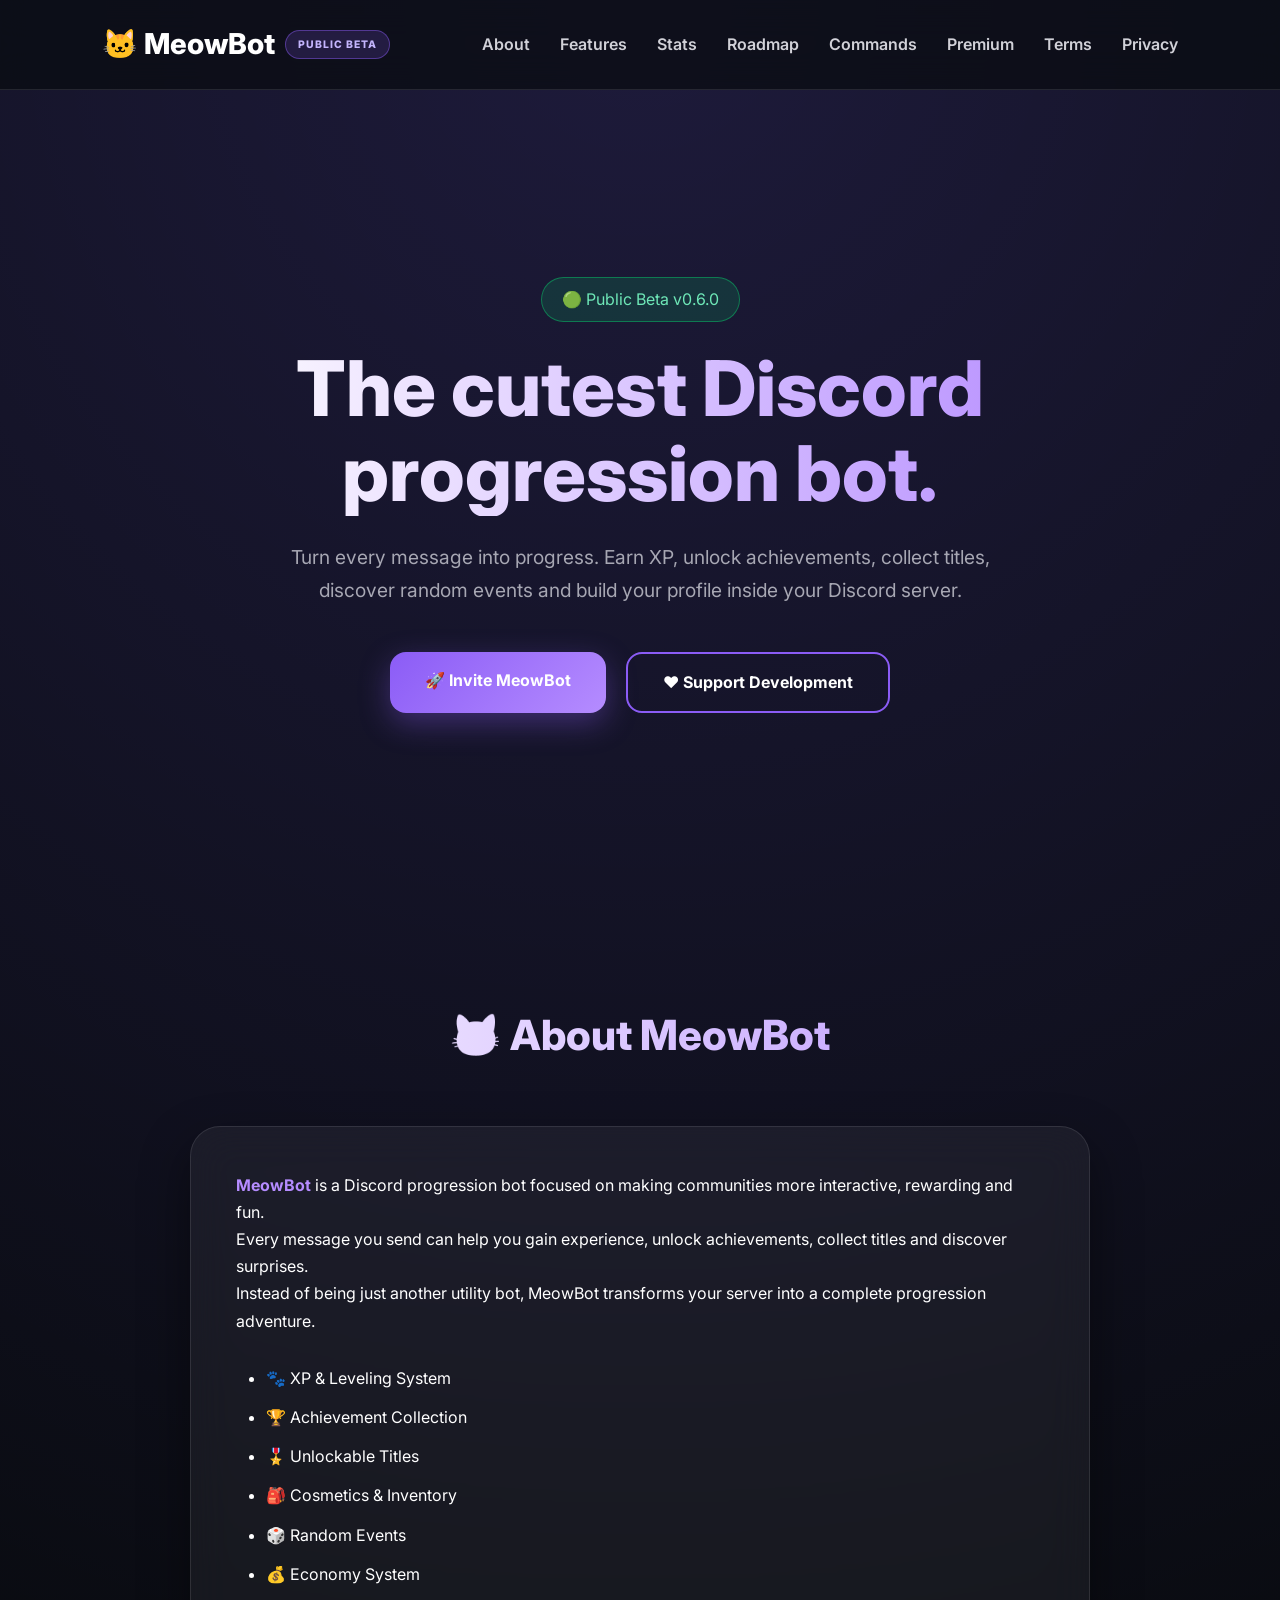
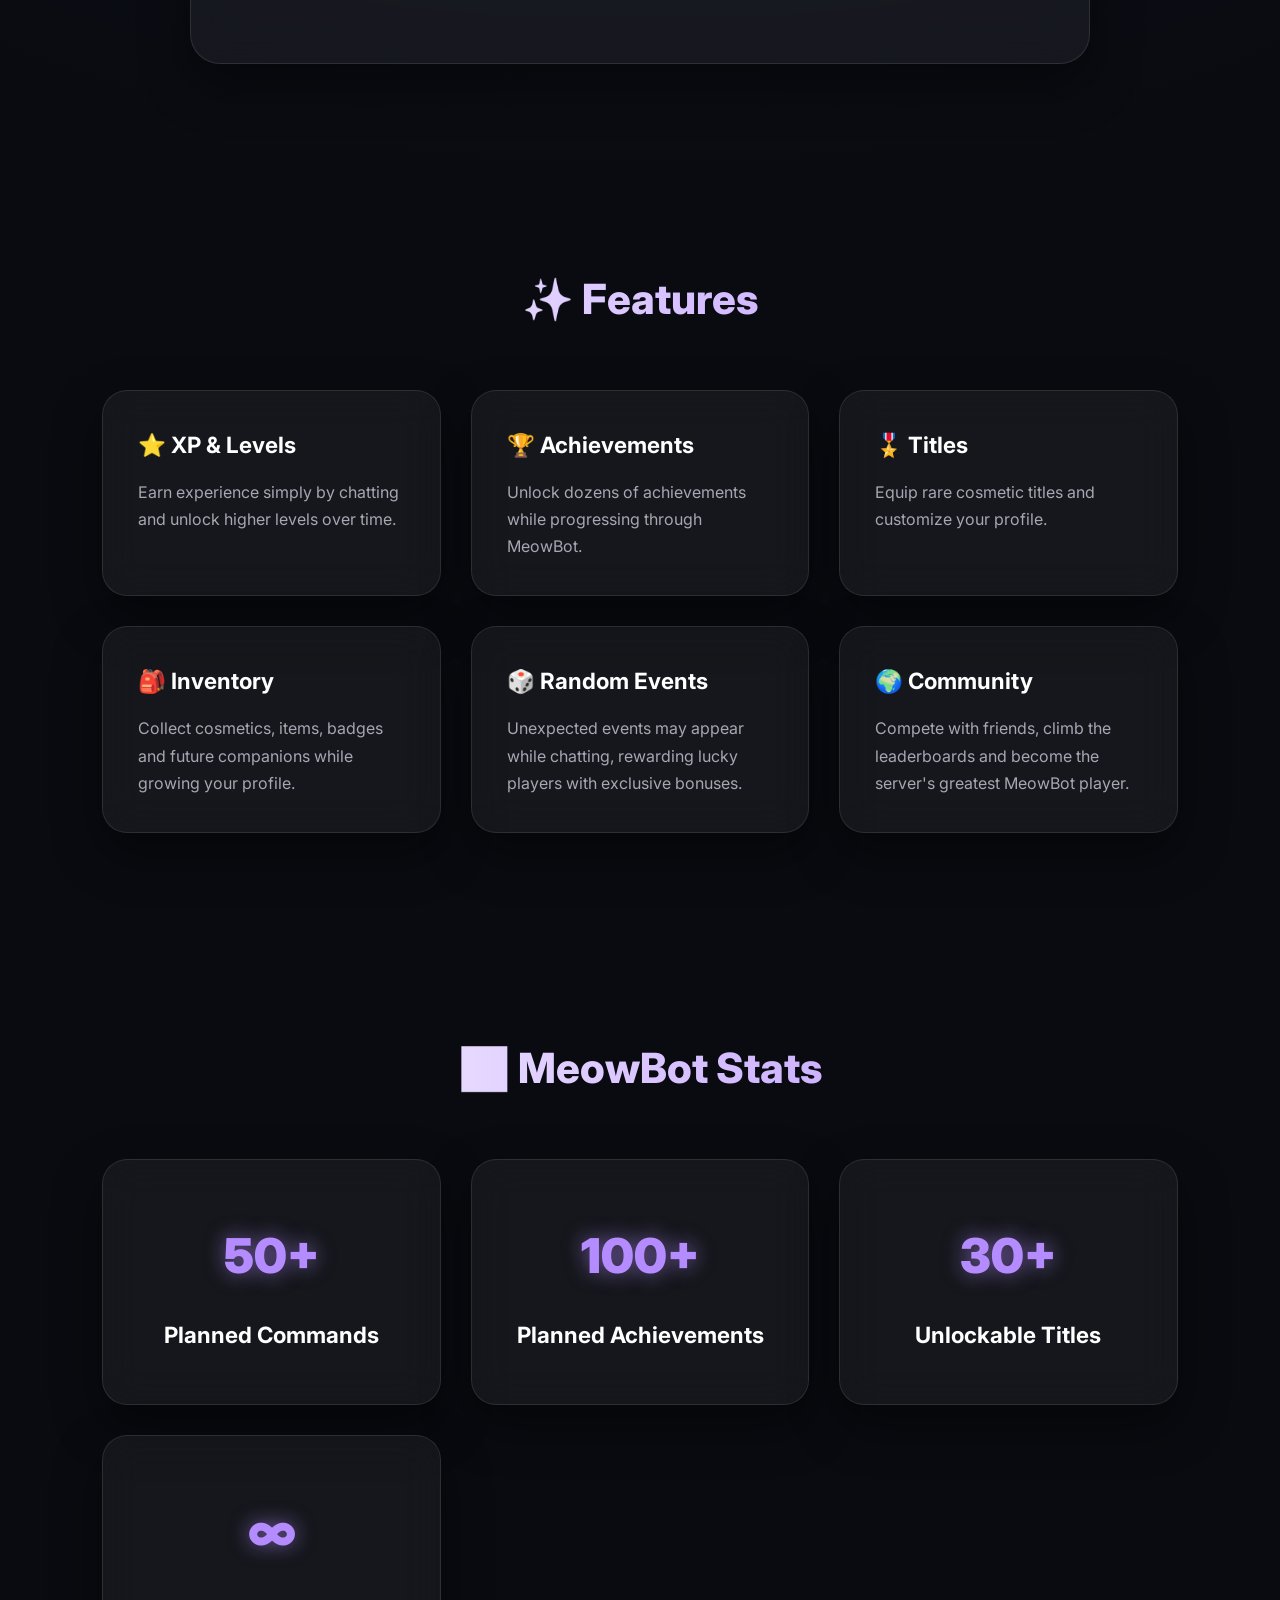
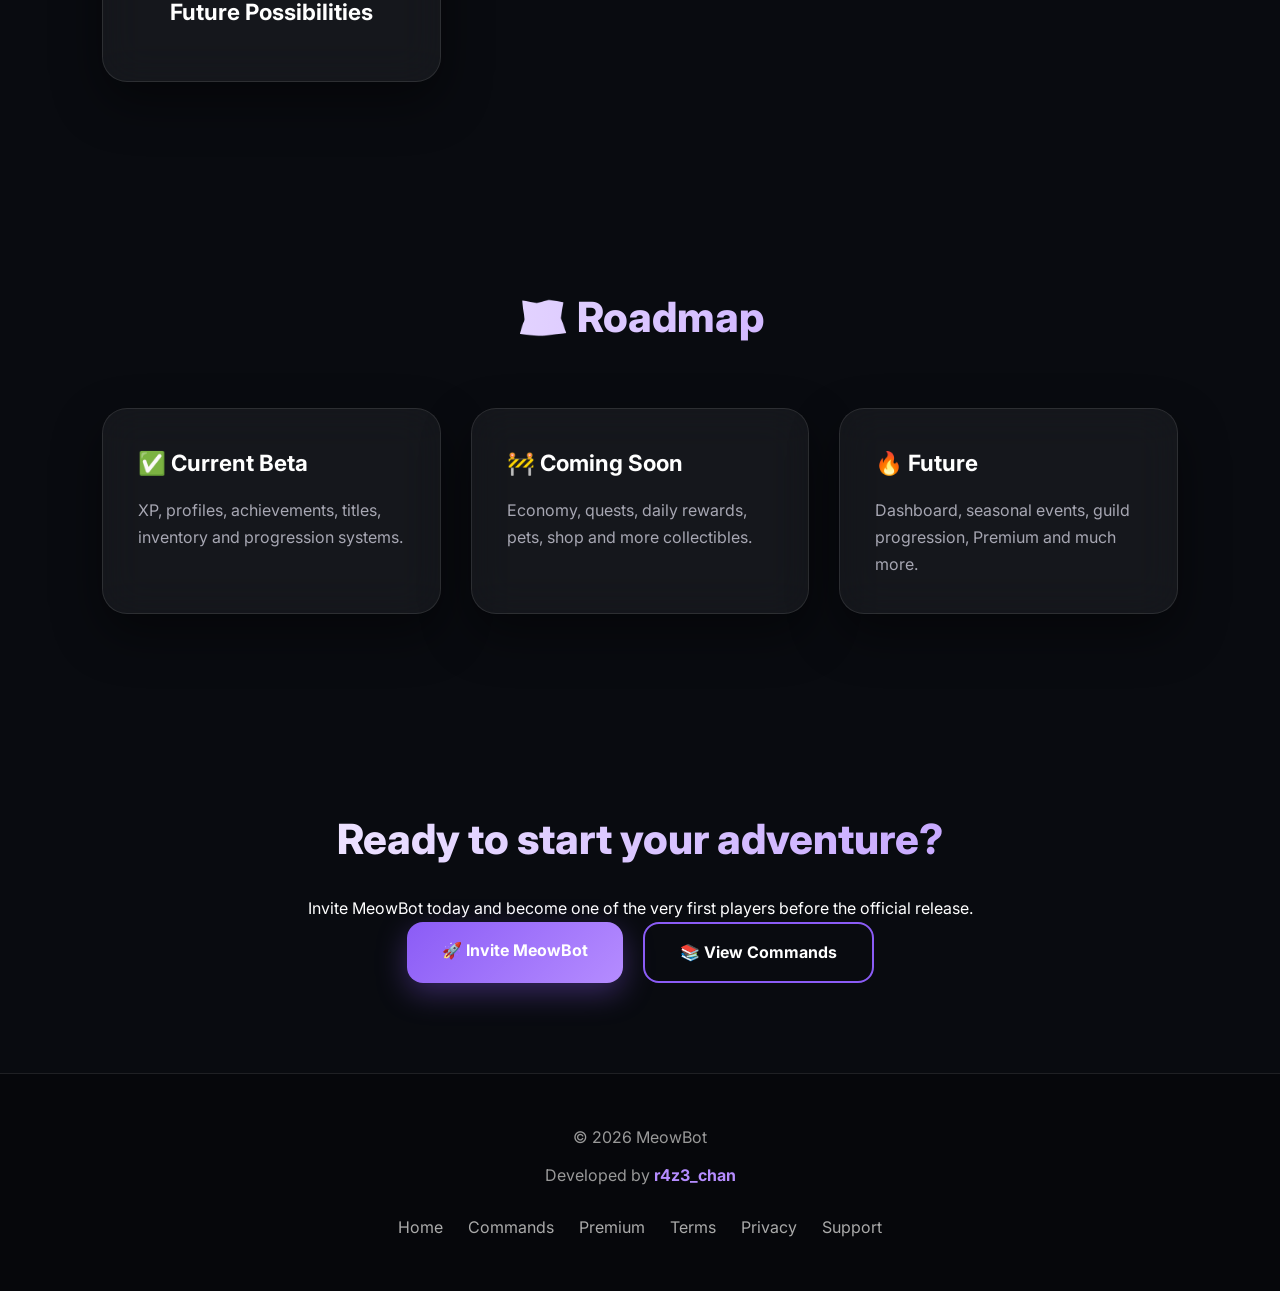
==== commit a2187ac1: "Revise MeowBot details and features in index.html Updated the description and features of MeowBot to" ====
--- a/index.html
+++ b/index.html
@@ -1,775 +1,589 @@
 <!DOCTYPE html>
 <html lang="en">
 
-
 <head>
 
-
     <meta charset="UTF-8">
 
-
-    <meta name="viewport" content="width=device-width, initial-scale=1.0">
-
+    <meta name="viewport"
+          content="width=device-width, initial-scale=1.0">
 
     <meta name="description"
-    content="MeowBot is a Discord progression bot featuring XP, levels, achievements, collectibles, rewards and community features.">
-
+          content="MeowBot is a modern Discord progression bot featuring XP, achievements, titles, collectibles, random events and much more.">
 
     <meta name="keywords"
-    content="Discord bot, Discord progression bot, MeowBot, XP bot, leveling bot, achievements">
-
+          content="Discord Bot, MeowBot, Discord XP Bot, Progression Bot, Achievements, Leveling">
 
     <meta name="author"
-    content="r4z3_chan">
-
-
-
-    <!-- Discord Embed -->
+          content="r4z3_chan">
 
     <meta property="og:title"
-    content="MeowBot | Discord Progression Bot">
-
+          content="MeowBot | Discord Progression Bot">
 
     <meta property="og:description"
-    content="Turn your Discord server into an interactive adventure with progression, rewards and collectibles.">
-
+          content="Turn your Discord server into an adventure with XP, achievements, rewards and collectibles.">
 
     <meta property="og:type"
-    content="website">
-
-
-
-    <title>
-        MeowBot | Discord Progression Bot
-    </title>
-
-
-
-    <link rel="stylesheet" href="style.css">
-
+          content="website">
+
+    <title>MeowBot | Discord Progression Bot</title>
+
+    <link rel="stylesheet"
+          href="style.css">
 
 </head>
 
-
-
-
-
 <body>
 
-
-
 <header>
 
-
     <a href="index.html"
-       class="logo"
-       aria-label="MeowBot Home">
-
+       class="logo">
 
         🐱 MeowBot
 
-
         <span class="beta-badge">
+
             PUBLIC BETA
+
         </span>
 
-
     </a>
 
-
-
-
-
-    <button
-        class="menu-toggle"
-        aria-label="Open navigation menu">
-
+    <button class="menu-toggle">
 
         ☰
 
-
     </button>
 
-
-
-
-
     <nav class="navbar">
-
 
         <a href="#about">
             About
         </a>
 
-
         <a href="#features">
             Features
         </a>
 
+        <a href="#stats">
+            Stats
+        </a>
+
+        <a href="#roadmap">
+            Roadmap
+        </a>
 
         <a href="commands.html">
             Commands
         </a>
 
-
-        <a href="#roadmap">
-            Roadmap
-        </a>
-
-
-        <a href="#stats">
-            Stats
-        </a>
-
-
         <a href="premium.html">
             Premium
         </a>
 
-
         <a href="terms.html">
             Terms
         </a>
 
-
         <a href="privacy.html">
             Privacy
         </a>
 
-
     </nav>
 
-
-
 </header>
 
-
-
-
-
-
-
 <main>
 
-
-
-
-
 <section class="hero">
 
-
-
     <div class="hero-badge">
 
-
         🟢 Public Beta v0.6.0
 
-
-    </div>
-
-
-
-
+    </div>
 
     <h1>
 
-
-        The cutest Discord progression bot 🐾
-
+        The cutest Discord progression bot.
 
     </h1>
 
-
-
-
-
     <p>
 
-
-        MeowBot transforms simple Discord messages
-        into a complete progression adventure
-        with XP, rewards, achievements and collectibles.
-
+        Turn every message into progress.
+
+        Earn XP, unlock achievements, collect titles,
+        discover random events and build your profile
+        inside your Discord server.
 
     </p>
 
-
-
-
-
-
     <div class="buttons">
 
-
-
         <a
-        class="primary"
-        href="https://discord.com/oauth2/authorize?client_id=1523691754614689943&permissions=412317240384&integration_type=0&scope=bot+applications.commands"
-        target="_blank"
-        rel="noopener">
-
-
-            Invite MeowBot
-
-
-        </a>
-
-
-
-
+            class="primary"
+            href="https://discord.com/oauth2/authorize?client_id=1523691754614689943&permissions=412317240384&integration_type=0&scope=bot+applications.commands"
+            target="_blank">
+
+            🚀 Invite MeowBot
+
+        </a>
 
         <a
-        class="secondary"
-        href="https://ko-fi.com/r4z3chan"
-        target="_blank"
-        rel="noopener">
-
-
-            Support Development
-
-
-        </a>
-
-
-
-    </div>
-
-
+            class="secondary"
+            href="https://ko-fi.com/r4z3chan"
+            target="_blank">
+
+            ❤️ Support Development
+
+        </a>
+
+    </div>
 
 </section>
 
-
-
-
-
-
-
-
-
 <section id="about">
 
-
-
-<h2>
-🐱 About MeowBot
-</h2>
-
-
-
-
-
-<div class="about-content">
-
-
-
-<p>
-
-
-<strong>MeowBot</strong> is a Discord progression bot
-created to make communities more interactive,
-fun and rewarding.
-
-
-</p>
-
-
-
-
-<p>
-
-
-The idea behind MeowBot is simple:
-
-
-</p>
-
-
-
-
-<p>
-
-
-<strong>
-"What if every message could become part of an adventure?"
-</strong>
-
-
-</p>
-
-
-
-
-
-<p>
-
-
-Unlike traditional utility bots,
-MeowBot focuses on progression,
-collection and community interaction.
-
-
-</p>
-
-
-
-
-
-<ul>
-
-
-<li>
-🐾 Interactive Meow progression
-</li>
-
-
-<li>
-🏆 Achievements and challenges
-</li>
-
-
-<li>
-🎒 Collectibles and cosmetics
-</li>
-
-
-<li>
-⭐ Rewards and economy systems
-</li>
-
-
-<li>
-🎲 Random events
-</li>
-
-
-</ul>
-
-
-
-
-
-<p>
-
-
-The mission:
-
-
-<br><br>
-
-
-<strong>
-Make every Discord server feel alive.
-</strong>
-
-
-</p>
-
-
-
-
-<p>
-
-
-MeowBot is currently in
-<strong>Public Beta</strong>
-and constantly improving.
-
-
-</p>
-
-
-
-
-</div>
-
-
+    <h2>
+
+        🐱 About MeowBot
+
+    </h2>
+
+    <div class="about-content">
+
+        <p>
+
+            <strong>MeowBot</strong>
+            is a Discord progression bot focused on
+            making communities more interactive,
+            rewarding and fun.
+
+        </p>
+
+        <p>
+
+            Every message you send can help you
+            gain experience, unlock achievements,
+            collect titles and discover surprises.
+
+        </p>
+
+        <p>
+
+            Instead of being just another utility bot,
+            MeowBot transforms your server into
+            a complete progression adventure.
+
+        </p>
+
+        <ul>
+
+            <li>
+                🐾 XP & Leveling System
+            </li>
+
+            <li>
+                🏆 Achievement Collection
+            </li>
+
+            <li>
+                🎖️ Unlockable Titles
+            </li>
+
+            <li>
+                🎒 Cosmetics & Inventory
+            </li>
+
+            <li>
+                🎲 Random Events
+            </li>
+
+            <li>
+                💰 Economy System
+            </li>
+
+        </ul>
+
+    </div>
 
 </section>
 
-<!DOCTYPE html>
-<html lang="en">
-
-
-<head>
-
-
-    <meta charset="UTF-8">
-
-
-    <meta name="viewport" content="width=device-width, initial-scale=1.0">
-
-
-    <meta name="description"
-    content="MeowBot is a Discord progression bot featuring XP, levels, achievements, collectibles, rewards and community features.">
-
-
-    <meta name="keywords"
-    content="Discord bot, Discord progression bot, MeowBot, XP bot, leveling bot, achievements">
-
-
-    <meta name="author"
-    content="r4z3_chan">
-
-
-
-    <!-- Discord Embed -->
-
-    <meta property="og:title"
-    content="MeowBot | Discord Progression Bot">
-
-
-    <meta property="og:description"
-    content="Turn your Discord server into an interactive adventure with progression, rewards and collectibles.">
-
-
-    <meta property="og:type"
-    content="website">
-
-
-
-    <title>
-        MeowBot | Discord Progression Bot
-    </title>
-
-
-
-    <link rel="stylesheet" href="style.css">
-
-
-</head>
-
-
-
-
-
-<body>
-
-
-
-<header>
-
-
-    <a href="index.html"
-       class="logo"
-       aria-label="MeowBot Home">
-
-
-        🐱 MeowBot
-
-
-        <span class="beta-badge">
-            PUBLIC BETA
-        </span>
-
-
-    </a>
-
-
-
-
-
-    <button
-        class="menu-toggle"
-        aria-label="Open navigation menu">
-
-
-        ☰
-
-
-    </button>
-
-
-
-
-
-    <nav class="navbar">
-
-
-        <a href="#about">
-            About
-        </a>
-
-
-        <a href="#features">
-            Features
-        </a>
-
+<section id="features">
+
+    <h2>
+
+        ✨ Features
+
+    </h2>
+
+    <div class="cards">
+
+        <div class="card">
+
+            <h3>
+
+                ⭐ XP & Levels
+
+            </h3>
+
+            <p>
+
+                Earn experience simply by chatting
+                and unlock higher levels over time.
+
+            </p>
+
+        </div>
+
+        <div class="card">
+
+            <h3>
+
+                🏆 Achievements
+
+            </h3>
+
+            <p>
+
+                Unlock dozens of achievements
+                while progressing through MeowBot.
+
+            </p>
+
+        </div>
+
+        <div class="card">
+
+            <h3>
+
+                🎖️ Titles
+
+            </h3>
+
+            <p>
+
+                Equip rare cosmetic titles
+                and customize your profile.
+
+            </p>
+
+        </div>
+
+        <div class="card">
+
+            <h3>
+
+                🎒 Inventory
+
+            </h3>
+
+            <p>
+
+                Collect cosmetics, items,
+                badges and future companions
+                while growing your profile.
+
+            </p>
+
+        </div>
+
+        <div class="card">
+
+            <h3>
+
+                🎲 Random Events
+
+            </h3>
+
+            <p>
+
+                Unexpected events may appear
+                while chatting, rewarding lucky
+                players with exclusive bonuses.
+
+            </p>
+
+        </div>
+
+        <div class="card">
+
+            <h3>
+
+                🌍 Community
+
+            </h3>
+
+            <p>
+
+                Compete with friends,
+                climb the leaderboards
+                and become the server's
+                greatest MeowBot player.
+
+            </p>
+
+        </div>
+
+    </div>
+
+</section>
+
+<section id="stats">
+
+    <h2>
+
+        📊 MeowBot Stats
+
+    </h2>
+
+    <div class="cards">
+
+        <div class="card stat-card">
+
+            <div class="stat-number">
+
+                50+
+
+            </div>
+
+            <h3>
+
+                Planned Commands
+
+            </h3>
+
+        </div>
+
+        <div class="card stat-card">
+
+            <div class="stat-number">
+
+                100+
+
+            </div>
+
+            <h3>
+
+                Planned Achievements
+
+            </h3>
+
+        </div>
+
+        <div class="card stat-card">
+
+            <div class="stat-number">
+
+                30+
+
+            </div>
+
+            <h3>
+
+                Unlockable Titles
+
+            </h3>
+
+        </div>
+
+        <div class="card stat-card">
+
+            <div class="stat-number">
+
+                ∞
+
+            </div>
+
+            <h3>
+
+                Future Possibilities
+
+            </h3>
+
+        </div>
+
+    </div>
+
+</section>
+
+<section id="roadmap">
+
+    <h2>
+
+        🗺️ Roadmap
+
+    </h2>
+
+    <div class="cards">
+
+        <div class="card">
+
+            <h3>
+
+                ✅ Current Beta
+
+            </h3>
+
+            <p>
+
+                XP, profiles,
+                achievements,
+                titles,
+                inventory
+                and progression systems.
+
+            </p>
+
+        </div>
+
+        <div class="card">
+
+            <h3>
+
+                🚧 Coming Soon
+
+            </h3>
+
+            <p>
+
+                Economy,
+                quests,
+                daily rewards,
+                pets,
+                shop
+                and more collectibles.
+
+            </p>
+
+        </div>
+
+        <div class="card">
+
+            <h3>
+
+                🔥 Future
+
+            </h3>
+
+            <p>
+
+                Dashboard,
+                seasonal events,
+                guild progression,
+                Premium
+                and much more.
+
+            </p>
+
+        </div>
+
+    </div>
+
+</section>
+
+<section class="cta">
+
+    <h2>
+
+        Ready to start your adventure?
+
+    </h2>
+
+    <p>
+
+        Invite MeowBot today
+        and become one of the very first
+        players before the official release.
+
+    </p>
+
+    <div class="buttons">
+
+        <a
+            class="primary"
+            href="https://discord.com/oauth2/authorize?client_id=1523691754614689943&permissions=412317240384&integration_type=0&scope=bot+applications.commands"
+            target="_blank">
+
+            🚀 Invite MeowBot
+
+        </a>
+
+        <a
+            class="secondary"
+            href="commands.html">
+
+            📚 View Commands
+
+        </a>
+
+    </div>
+
+</section>
+
+<footer>
+
+    <p>
+
+        © <span class="current-year"></span> MeowBot
+
+    </p>
+
+    <p>
+
+        Developed by <strong>r4z3_chan</strong>
+
+    </p>
+
+    <div class="footer-links">
+
+        <a href="index.html">
+
+            Home
+
+        </a>
 
         <a href="commands.html">
+
             Commands
-        </a>
-
-
-        <a href="#roadmap">
-            Roadmap
-        </a>
-
-
-        <a href="#stats">
-            Stats
-        </a>
-
+
+        </a>
 
         <a href="premium.html">
+
             Premium
-        </a>
-
+
+        </a>
 
         <a href="terms.html">
+
             Terms
-        </a>
-
+
+        </a>
 
         <a href="privacy.html">
+
             Privacy
-        </a>
-
-
-    </nav>
-
-
-
-</header>
-
-
-
-
-
-
-
-<main>
-
-
-
-
-
-<section class="hero">
-
-
-
-    <div class="hero-badge">
-
-
-        🟢 Public Beta v0.6.0
-
-
-    </div>
-
-
-
-
-
-    <h1>
-
-
-        The cutest Discord progression bot 🐾
-
-
-    </h1>
-
-
-
-
-
-    <p>
-
-
-        MeowBot transforms simple Discord messages
-        into a complete progression adventure
-        with XP, rewards, achievements and collectibles.
-
-
-    </p>
-
-
-
-
-
-
-    <div class="buttons">
-
-
+
+        </a>
 
         <a
-        class="primary"
-        href="https://discord.com/oauth2/authorize?client_id=1523691754614689943&permissions=412317240384&integration_type=0&scope=bot+applications.commands"
-        target="_blank"
-        rel="noopener">
-
-
-            Invite MeowBot
-
-
-        </a>
-
-
-
-
-
-        <a
-        class="secondary"
-        href="https://ko-fi.com/r4z3chan"
-        target="_blank"
-        rel="noopener">
-
-
-            Support Development
-
-
-        </a>
-
-
-
-    </div>
-
-
-
-</section>
-
-
-
-
-
-
-
-
-
-<section id="about">
-
-
-
-<h2>
-🐱 About MeowBot
-</h2>
-
-
-
-
-
-<div class="about-content">
-
-
-
-<p>
-
-
-<strong>MeowBot</strong> is a Discord progression bot
-created to make communities more interactive,
-fun and rewarding.
-
-
-</p>
-
-
-
-
-<p>
-
-
-The idea behind MeowBot is simple:
-
-
-</p>
-
-
-
-
-<p>
-
-
-<strong>
-"What if every message could become part of an adventure?"
-</strong>
-
-
-</p>
-
-
-
-
-
-<p>
-
-
-Unlike traditional utility bots,
-MeowBot focuses on progression,
-collection and community interaction.
-
-
-</p>
-
-
-
-
-
-<ul>
-
-
-<li>
-🐾 Interactive Meow progression
-</li>
-
-
-<li>
-🏆 Achievements and challenges
-</li>
-
-
-<li>
-🎒 Collectibles and cosmetics
-</li>
-
-
-<li>
-⭐ Rewards and economy systems
-</li>
-
-
-<li>
-🎲 Random events
-</li>
-
-
-</ul>
-
-
-
-
-
-<p>
-
-
-The mission:
-
-
-<br><br>
-
-
-<strong>
-Make every Discord server feel alive.
-</strong>
-
-
-</p>
-
-
-
-
-<p>
-
-
-MeowBot is currently in
-<strong>Public Beta</strong>
-and constantly improving.
-
-
-</p>
-
-
-
-
-</div>
-
-
-
-</section>
+            href="https://ko-fi.com/r4z3chan"
+            target="_blank"
+            rel="noopener">
+
+            Support
+
+        </a>
+
+    </div>
+
+</footer>
+
+<script src="main.js"></script>
+
+</body>
+
+</html>
